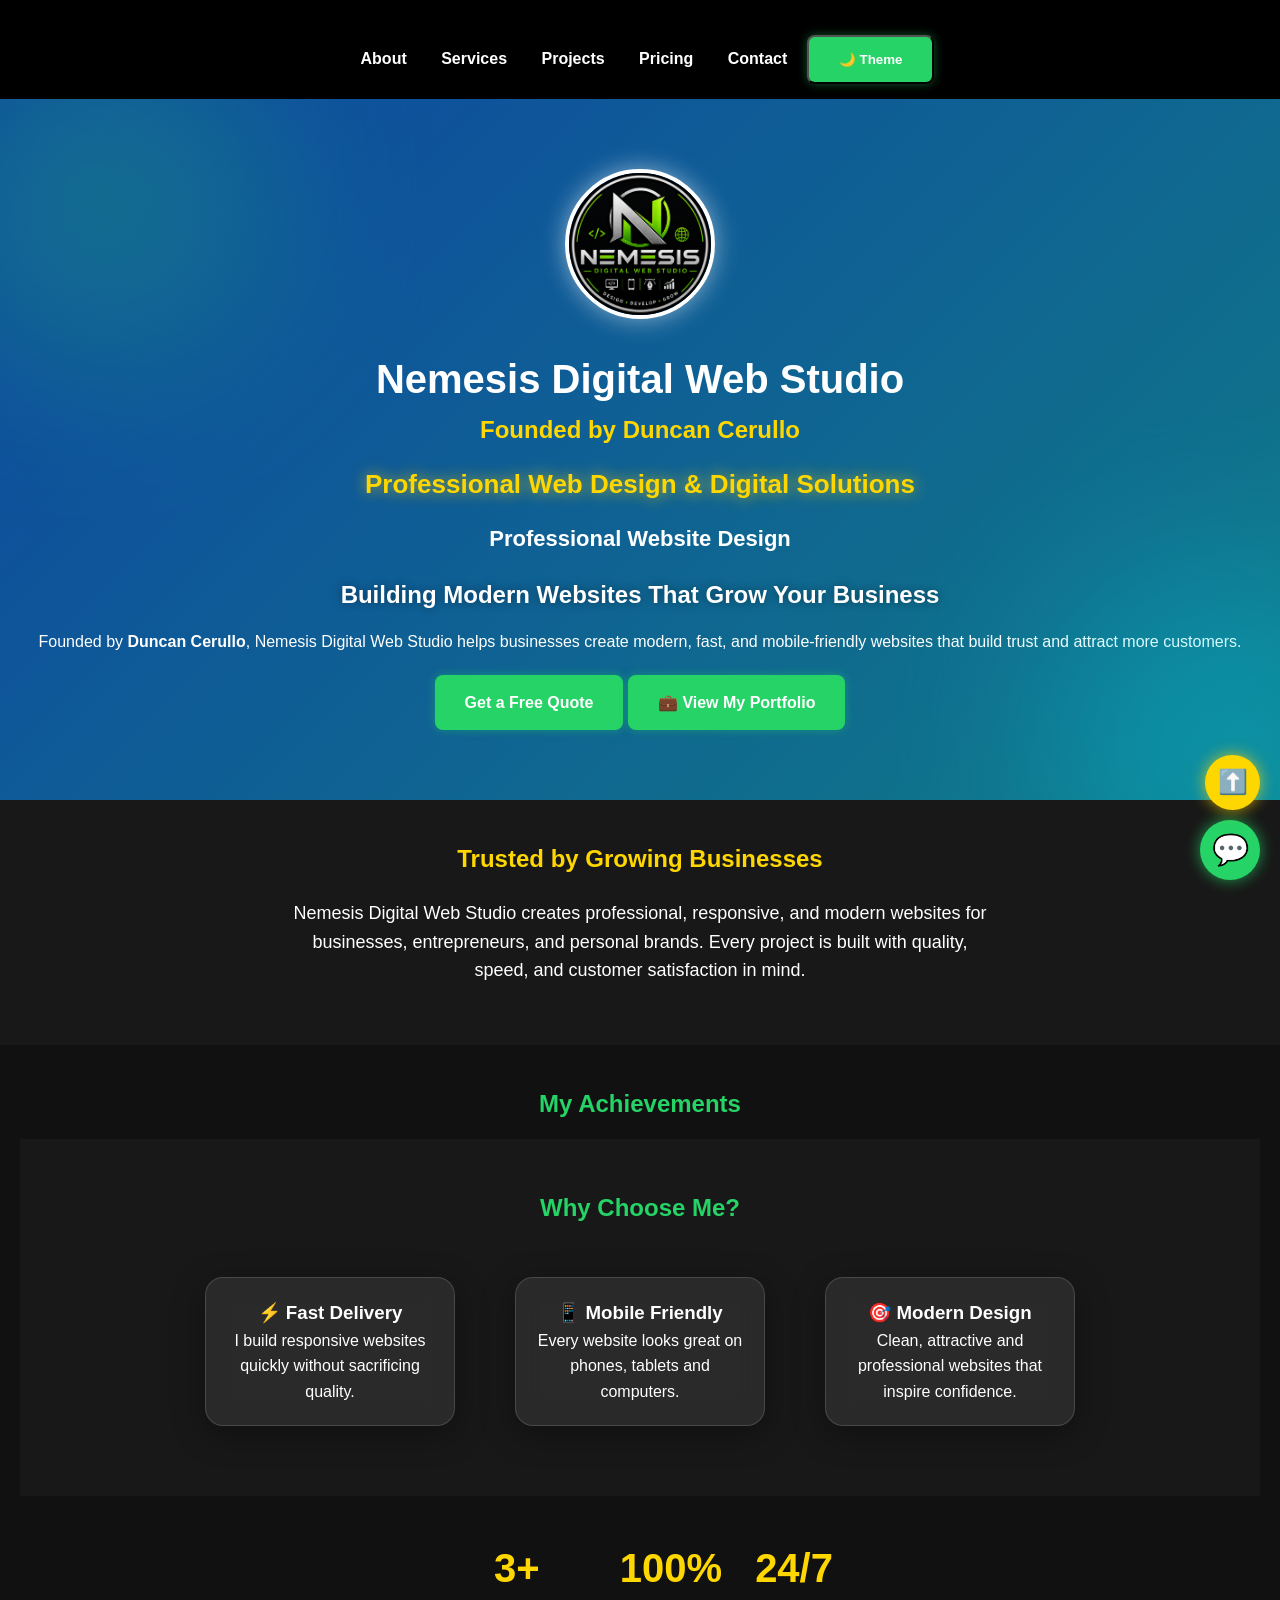
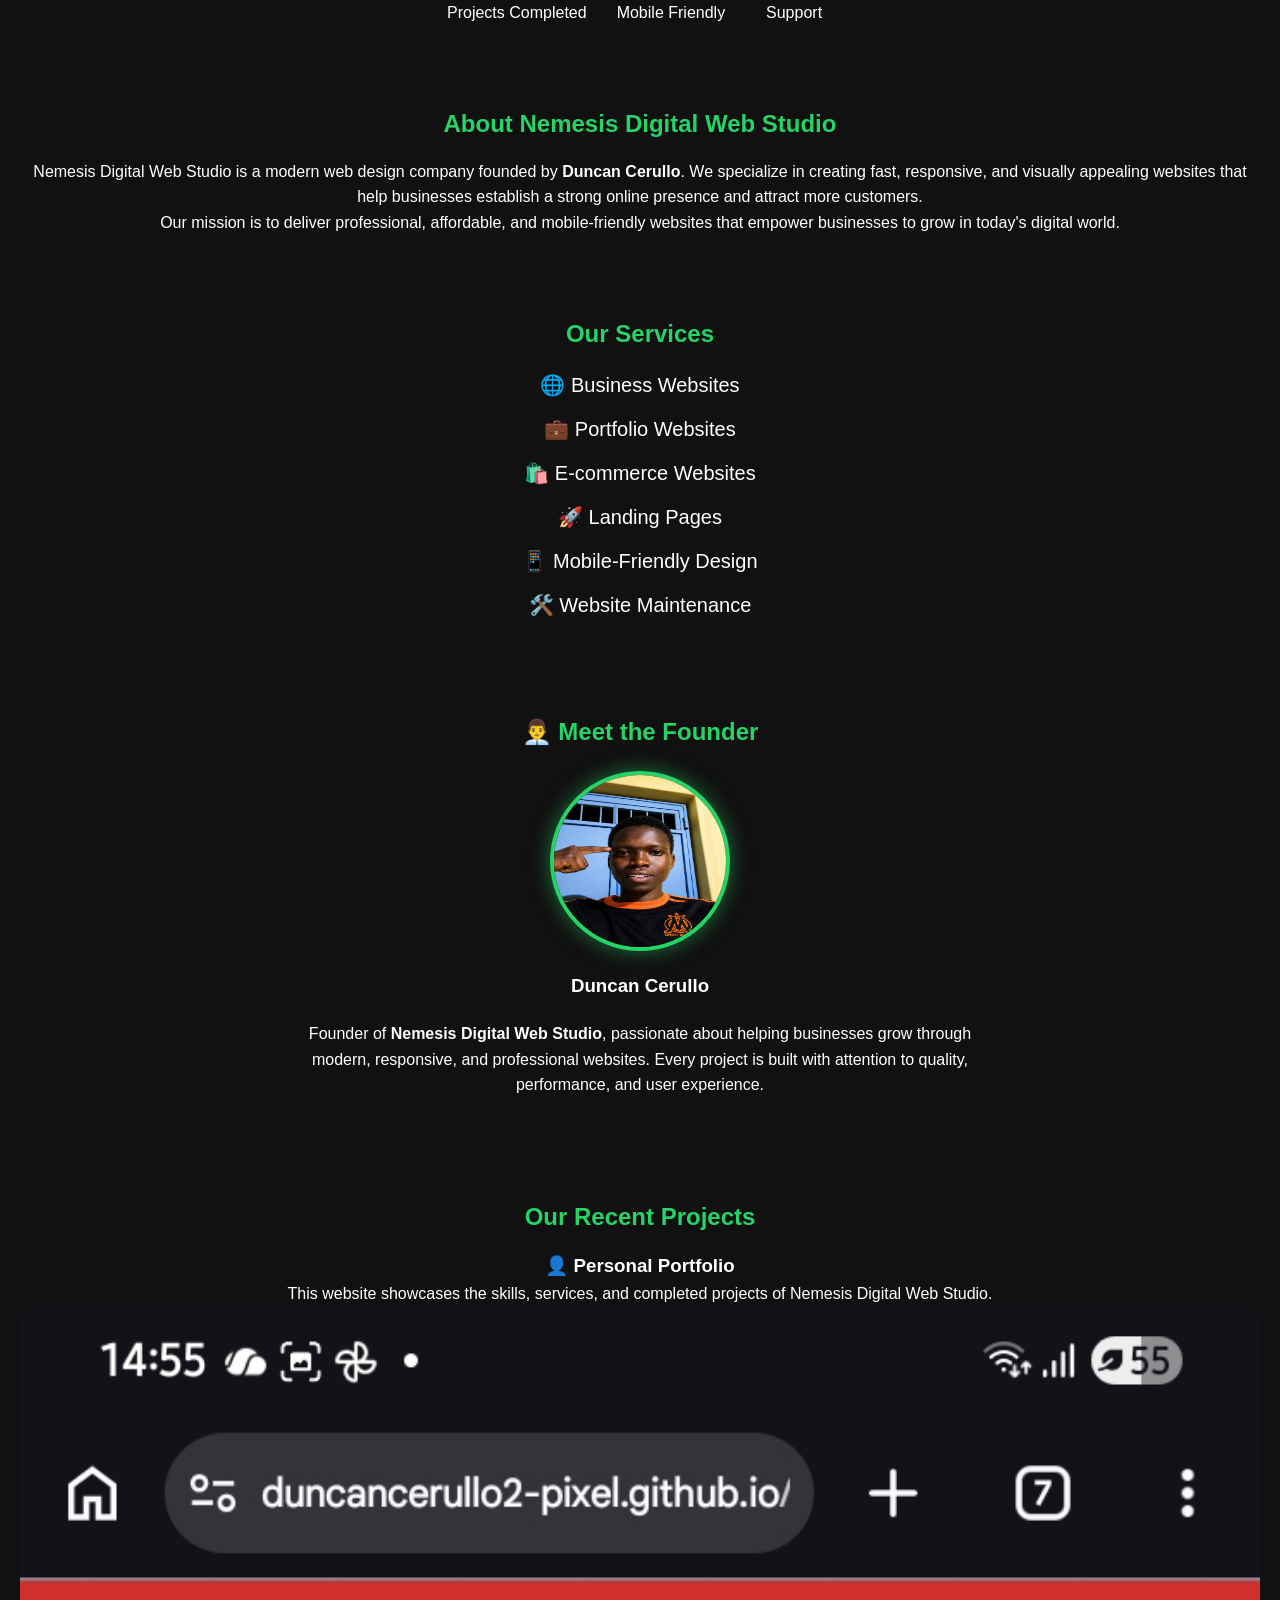
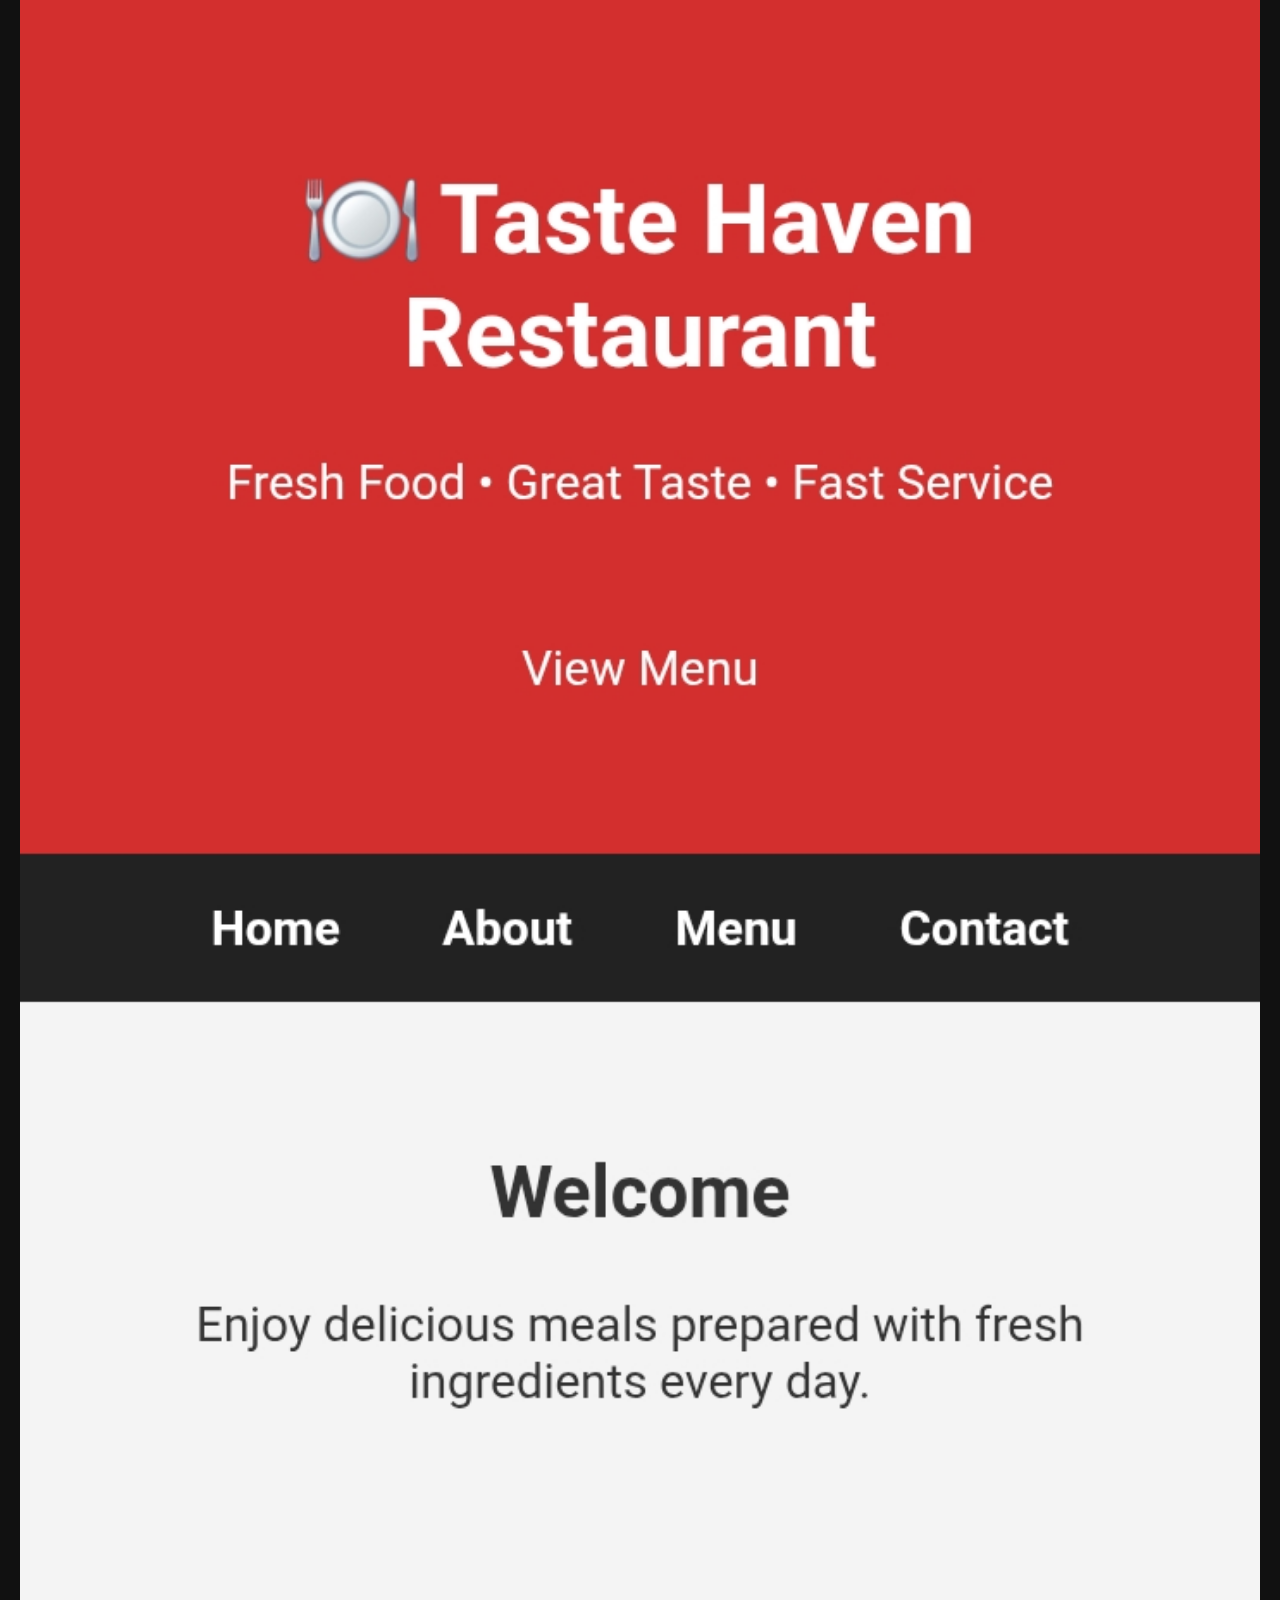
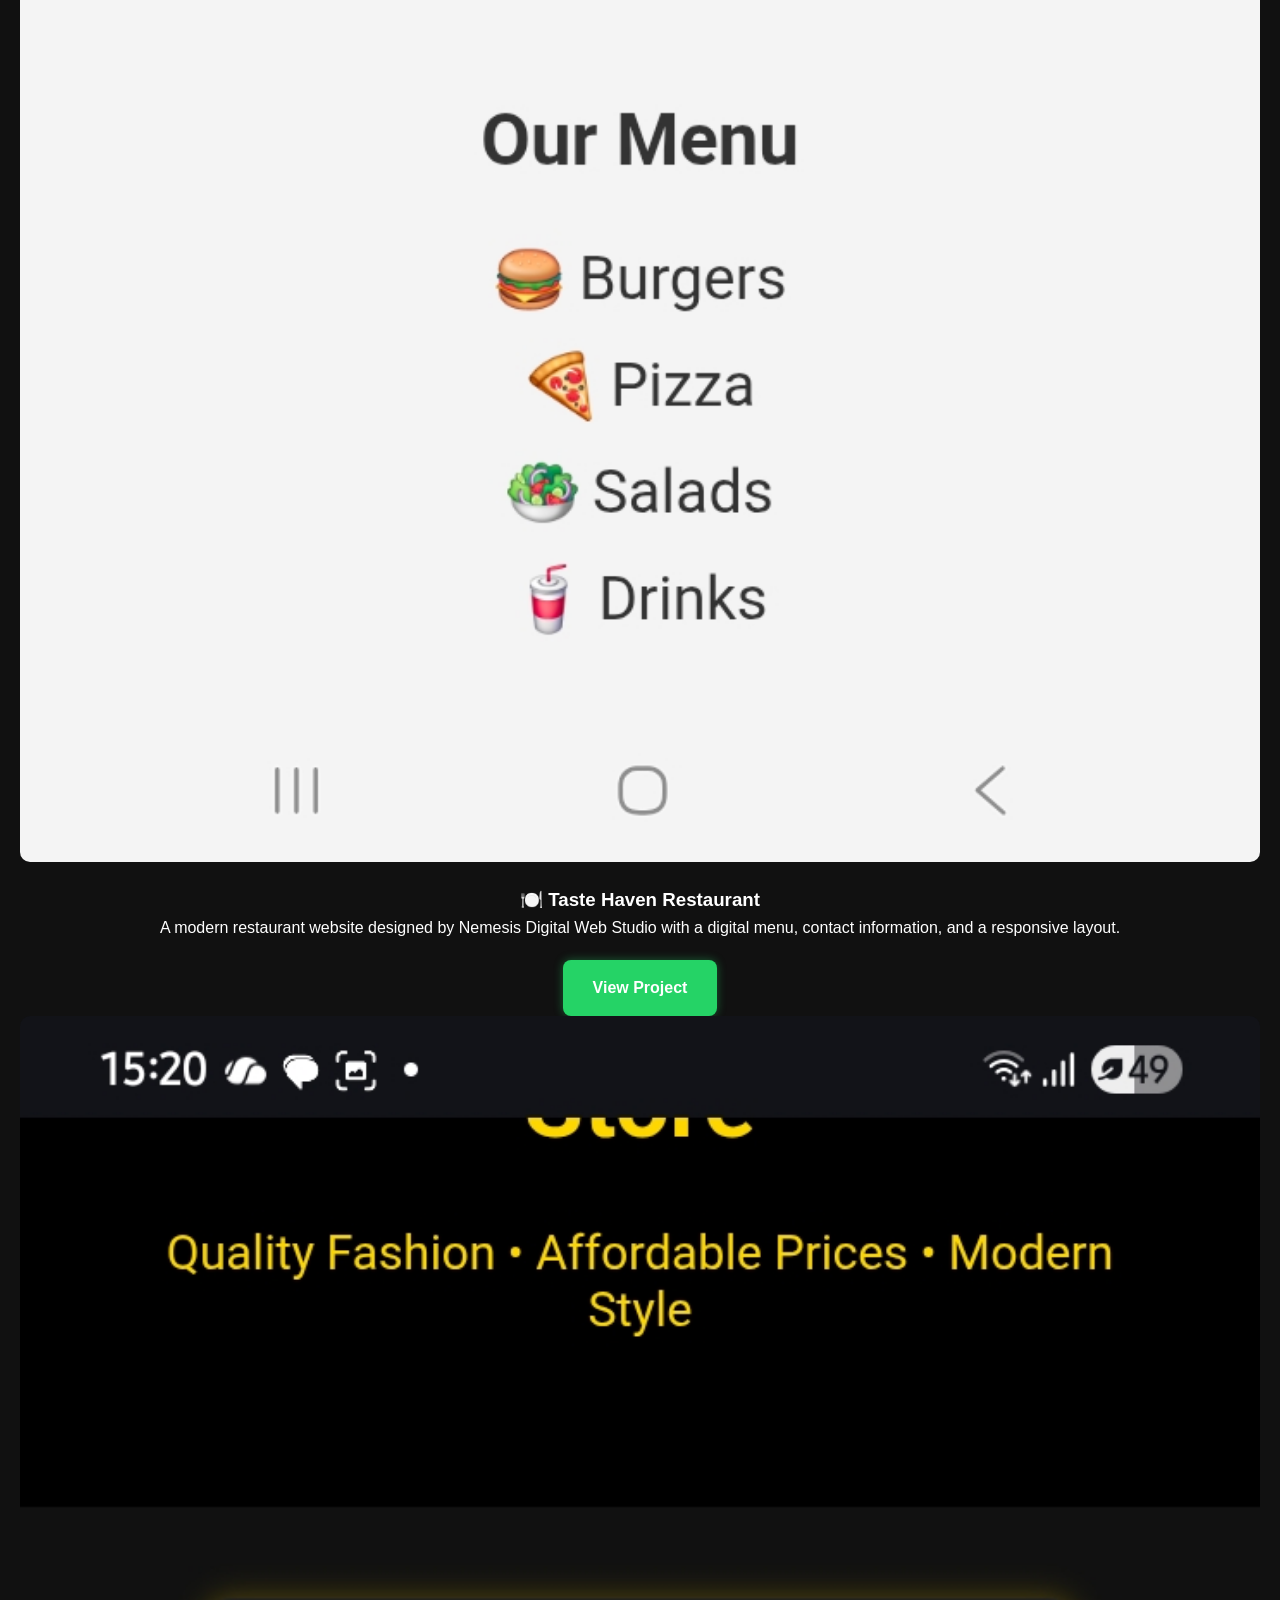
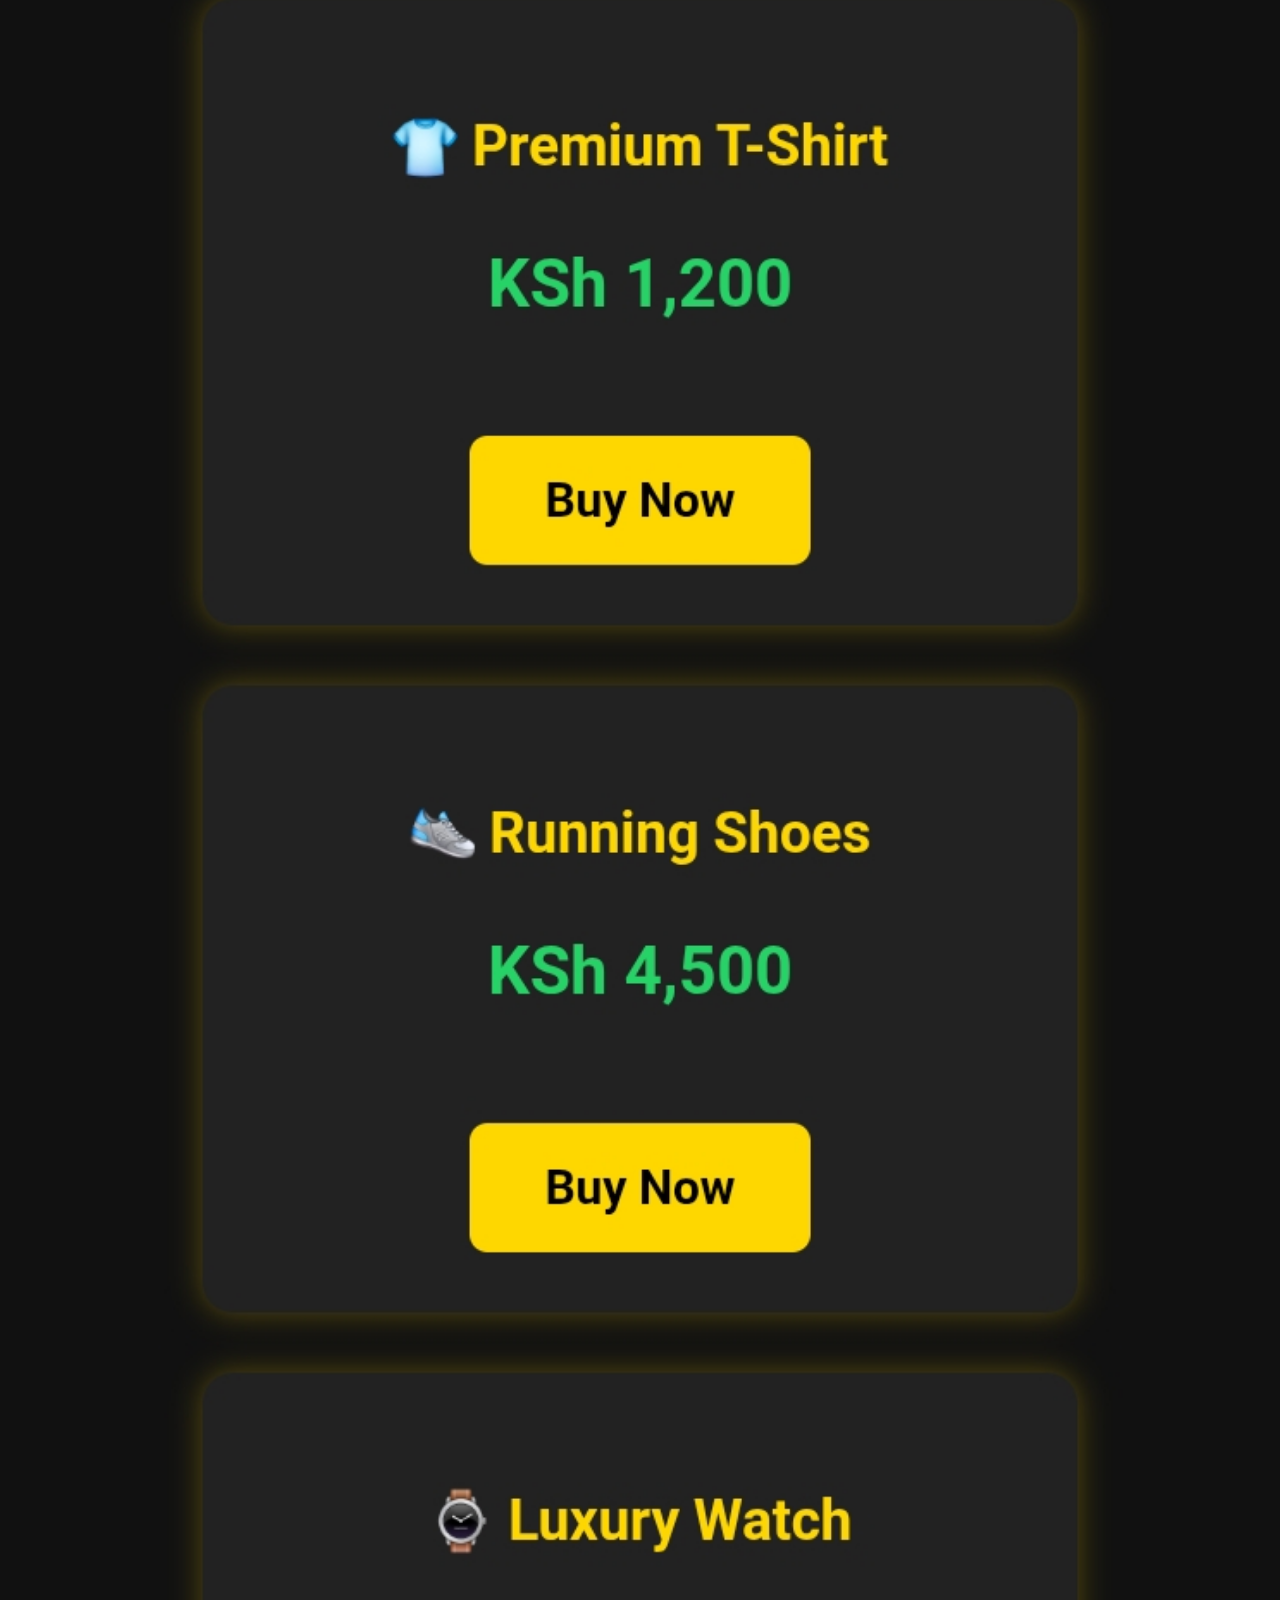
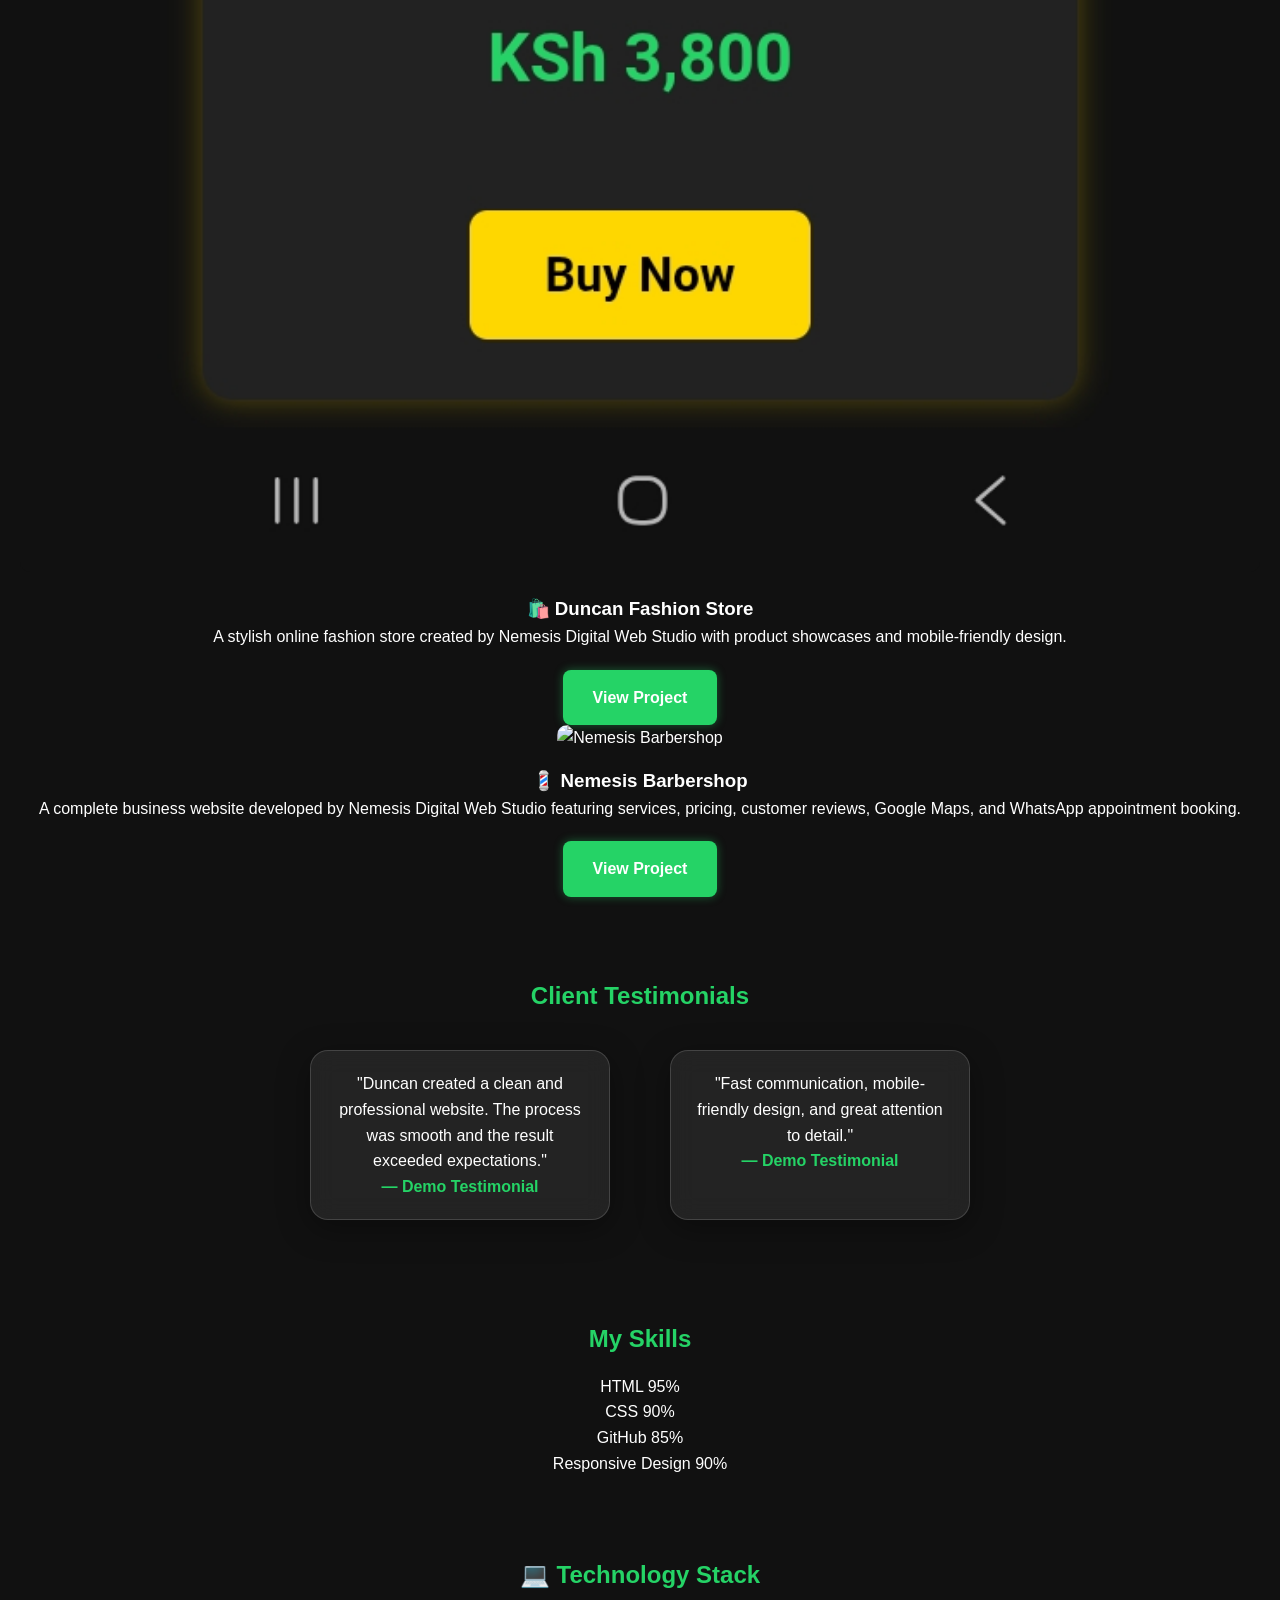
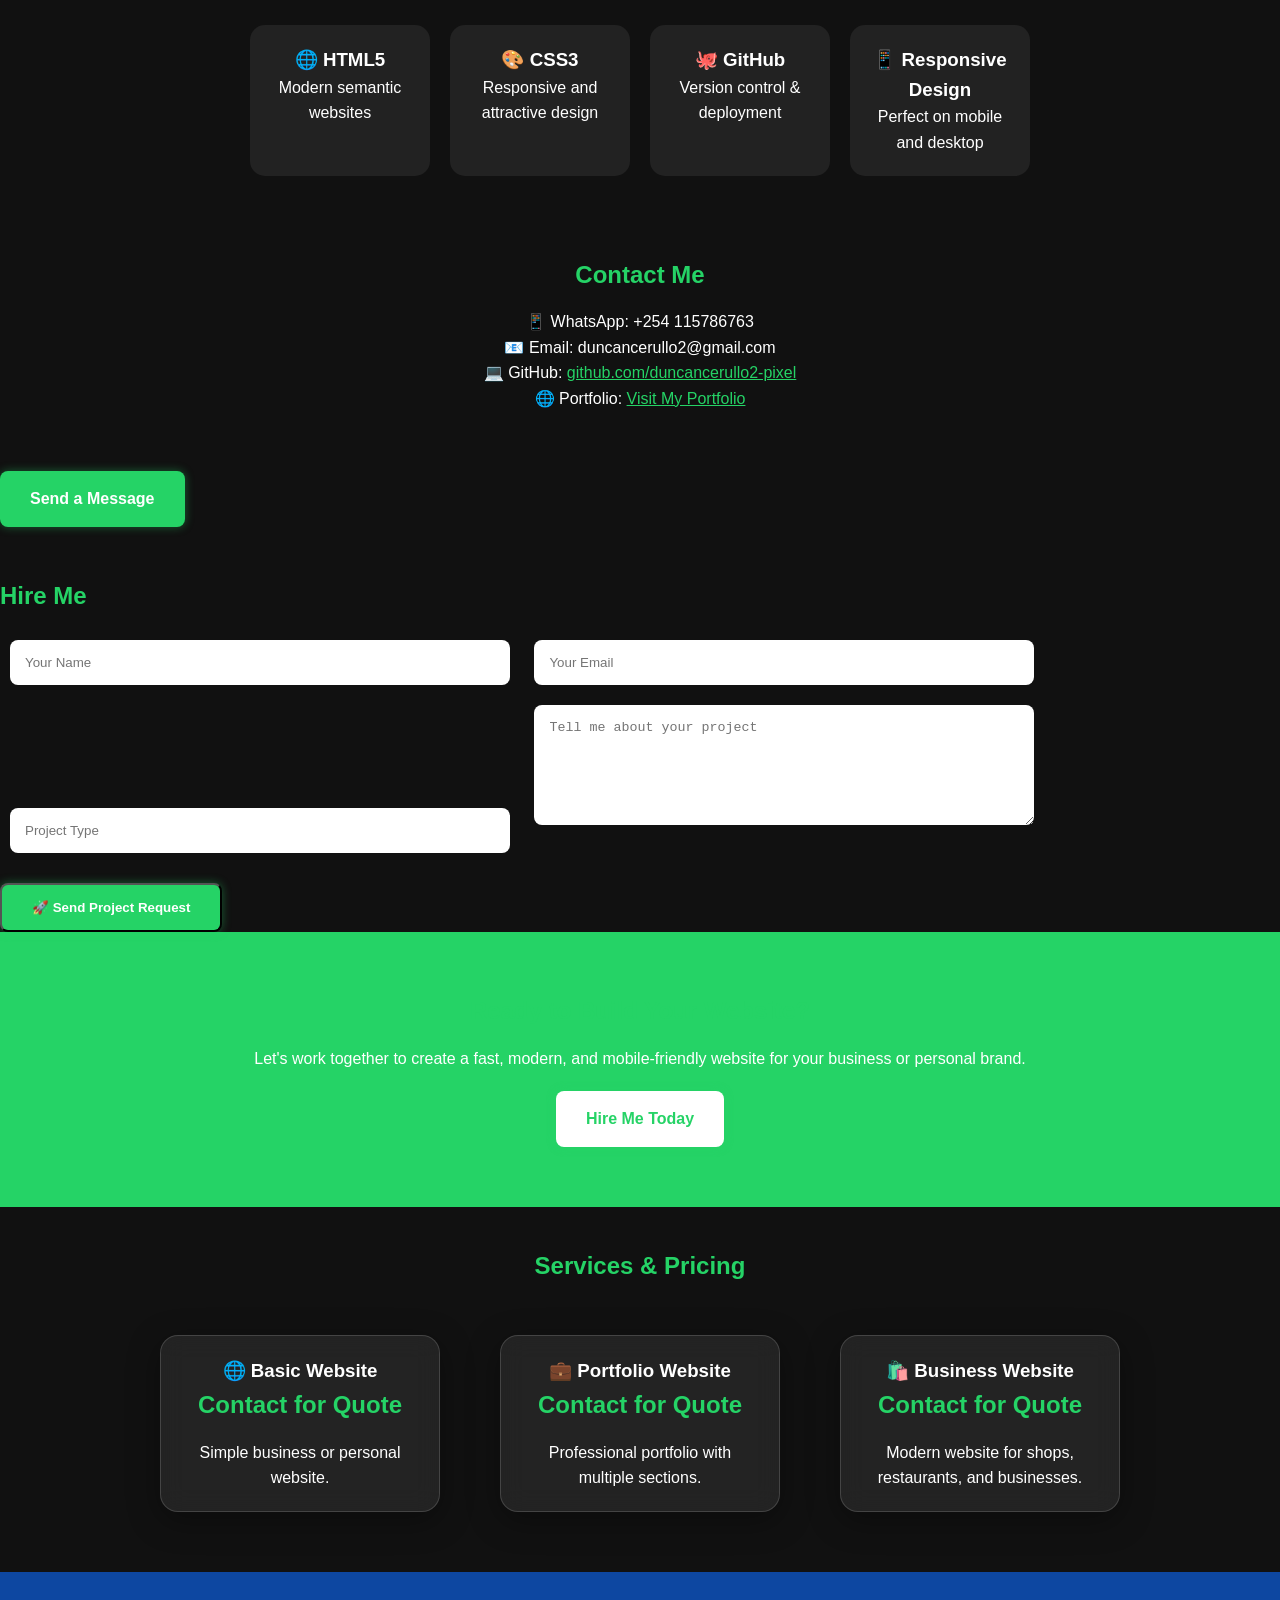
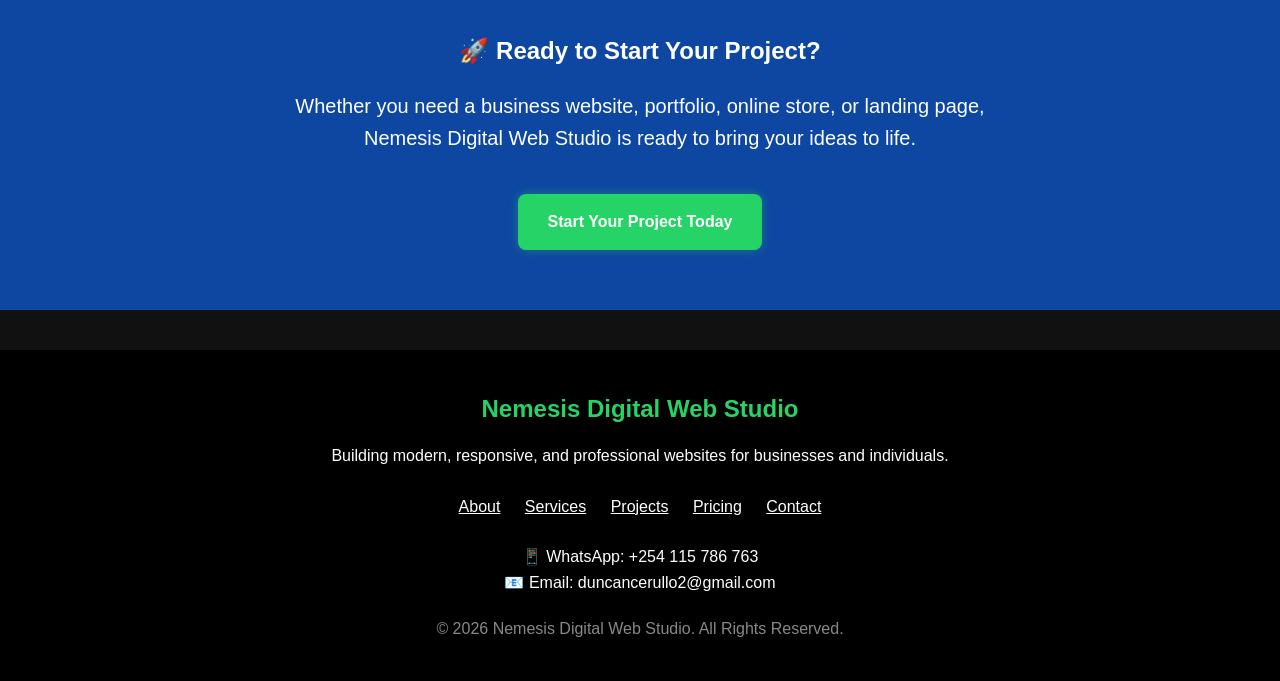
==== index.html @ ea896948 "Update index.html" ====
<!DOCTYPE html>
<html lang="en">
<head>





<meta charset="UTF-8">
<meta name="viewport" content="width=device-width, initial-scale=1.0">

<title>Duncan Cerullo | Web Developer</title>
<meta name="description" content="Nemesis Digital Web Studio builds professional, responsive, and modern websites for businesses, entrepreneurs, and personal brands.">

<meta name="keywords" content="Web Designer Kenya, Website Developer, Business Website, Portfolio Website, Nemesis Digital Web Studio, Duncan Cerullo">

<meta name="author" content="Duncan Cerullo">

<meta property="og:title" content="Nemesis Digital Web Studio">

<meta property="og:description" content="Professional Web Design & Digital Solutions">

<meta property="og:image" content="favicon.png">

<meta property="og:type" content="website">
<link rel="icon" type="image/png" href="favicon.png">
<link rel="manifest" href="manifest.json">
<meta name="theme-color" content="#25D366">

<style>




*{
margin:0;
padding:0;
box-sizing:border-box;
scroll-behavior:smooth;
}

body{
font-family:Arial,sans-serif;
background:#111;
color:white;
line-height:1.6;
}

nav{
background:#000;
padding:15px;
text-align:center;
position:sticky;
top:0;
}

nav a{
color:white;
text-decoration:none;
margin:15px;
font-weight:bold;
}

nav a:hover{
color:#25D366;
}
nav a.active{
color:#25D366;
border-bottom:2px solid #25D366;
padding-bottom:5px;
}












header{
  position:relative;
overflow:hidden;
background:linear-gradient(-45deg,#0d47a1,#25D366,#128C7E,#0d47a1);
background-size:400% 400%;
animation:gradientMove 10s ease infinite;
text-align:center;
padding:70px 20px;
}
@keyframes gradientMove{
0%{
background-position:0% 50%;
}

50%{
background-position:100% 50%;
}

100%{
background-position:0% 50%;
}
}
.hidden{
opacity:0;
transform:translateY(40px);
transition:all .8s ease;
}

.show{
opacity:1;
transform:translateY(0);
}




header img{
width:150px;
height:150px;
border-radius:50%;
border:4px solid white;
margin-bottom:20px;
box-shadow:0 0 25px rgba(255,255,255,.5);
animation:profileGlow 3s infinite alternate;
}

h1{
font-size:40px;
}

h2{
margin-bottom:15px;
color:#25D366;
}




section{
padding:40px 20px;
text-align:center;
animation:fadeIn 1s ease-in-out;
}

@keyframes fadeIn{
from{
opacity:0;
transform:translateY(20px);
}
to{
opacity:1;
transform:translateY(0);
}
}

ul{
list-style:none;
}

li{
margin:12px 0;
font-size:20px;
}










.button{
display:inline-block;
background:#25D366;
color:white;
padding:15px 30px;
text-decoration:none;
border-radius:8px;
font-weight:bold;
margin-top:20px;
transition:all 0.3s ease;
box-shadow:0 0 10px rgba(37,211,102,0.4);
}



.button:hover{
background:#128C7E;
transform:translateY(-3px);
box-shadow:0 0 20px rgba(37,211,102,0.9);
}

footer{
background:#000;
text-align:center;
padding:20px;
margin-top:40px;
}


body.light{
background:white;
color:black;
}



body.light nav{
background:#f2f2f2;
}

body.light nav a{
color:#222;
}

body.light nav a:hover{
color:#25D366;
}

body.light footer{
background:#f2f2f2;
color:black;
}

body.light section{
background:white;
color:black;
}
#typing{
font-size:22px;
font-weight:bold;
color:white;
margin-top:15px;
min-height:30px;
}

body.light #typing{
color:#222;
}
body.light header{
background:linear-gradient(135deg,#64b5f6,#81c784);
}












.whatsapp-float{
position:fixed;
bottom:20px;
right:20px;
background:#25D366;
color:white;
width:60px;
height:60px;
border-radius:50%;
display:flex;
justify-content:center;
align-items:center;
font-size:30px;
text-decoration:none;
box-shadow:0 0 15px rgba(37,211,102,0.7);
z-index:1000;
transition:0.3s;
}

.whatsapp-float:hover{
transform:scale(1.1);
background:#128C7E;
}
.top-button{
position:fixed;
bottom:90px;
right:20px;
background:#FFD700;
color:black;
width:55px;
height:55px;
border-radius:50%;
display:flex;
justify-content:center;
align-items:center;
font-size:24px;
text-decoration:none;
box-shadow:0 0 15px rgba(255,215,0,.7);
transition:.3s;
z-index:1000;
}

.top-button:hover{
transform:scale(1.1);
background:white;
box-shadow:0 0 25px gold;
  }
@keyframes profileGlow{
from{
box-shadow:0 0 15px rgba(255,255,255,.4);
}

to{
box-shadow:0 0 40px rgba(37,211,102,.9);
}
}

















  
























/* * the new code HERE *
.tech-card{
transition:0.3s;
cursor:pointer;
}

.tech-card:hover{
transform:translateY(-10px) scale(1.05);
box-shadow:0 0 25px rgba(37,211,102,.8);
background:#2b2b2b;
  }
.project-card{
transition:0.3s;
cursor:pointer;
}

.project-card:hover{
transform:translateY(-8px);
box-shadow:0 0 30px rgba(37,211,102,.8);
border:2px solid #25D366;
}
.skill{
max-width:600px;
margin:20px auto;
text-align:left;
  }
.skill p{
display:flex;
justify-content:space-between;
margin-bottom:8px;
font-weight:bold;
}

.bar{
width:100%;
height:12px;
background:#333;
border-radius:20px;
overflow:hidden;
}








.fill{
height:100%;
background:linear-gradient(90deg,#25D366,#00e5ff);
border-radius:20px;
animation:grow 2s ease forwards;
transform-origin:left;
}

.html{animation-delay:0s;width:95%;}
.css{animation-delay:.2s;width:90%;}
.github{animation-delay:.4s;width:85%;}
.responsive{animation-delay:.6s;width:90%;}

@keyframes grow{
from{
transform:scaleX(0);
}
to{
transform:scaleX(1);
}
}

.css{
width:90%;
}

.github{
width:85%;
}

.responsive{
width:90%;
}

@keyframes grow{
from{
width:0;
}
}
/* Preloader */

#preloader{
position:fixed;
top:0;
left:0;
width:100%;
height:100%;
background:#111;
display:flex;
flex-direction:column;
justify-content:center;
align-items:center;
z-index:9999;
transition:opacity .8s ease;
}

.loader{
width:70px;
height:70px;
border:6px solid #333;
border-top:6px solid #25D366;
border-radius:50%;
animation:spin 1s linear infinite;
margin-bottom:20px;
}

#preloader h2{
color:#25D366;
font-size:26px;
letter-spacing:2px;
}

@keyframes spin{
0%{
transform:rotate(0deg);
}
100%{
transform:rotate(360deg);
}
  }                         
/* Scroll Progress Bar */

#progress-bar{
    position:fixed;
    top:0;
    left:0;
    width:0%;
    height:4px;
    background:linear-gradient(90deg,#25D366,#00e5ff);
    z-index:10000;
    transition:width .1s linear;
}
.menu-toggle{
    display:none;
    background:none;
    border:none;
    color:white;
    font-size:30px;
    cursor:pointer;
    margin-bottom:15px;
}

@media (max-width:768px){

    .menu-toggle{
        display:block;
    }

    nav{
        display:flex;
        flex-direction:column;
        align-items:center;
    }

    nav a{
        display:none;
        margin:10px 0;
    }

    nav.active a{
        display:block;
    }
}
#particles{
    position:fixed;
    top:0;
    left:0;
    width:100%;
    height:100%;
    z-index:-1;
  }
  #cursor-glow{
    position:fixed;
    width:20px;
    height:20px;
    background:#25D366;
    border-radius:50%;
    pointer-events:none;
    transform:translate(-50%,-50%);
    box-shadow:0 0 20px #25D366,0 0 40px #25D366;
    z-index:99999;
    opacity:0;
    transition:transform .08s linear,opacity .2s ease,width .2s ease,height .2s ease;
}

@media (hover:none){
    #cursor-glow{
        display:none;
    }
  }
  .glass-card{
    background:rgba(255,255,255,0.08);
    backdrop-filter:blur(12px);
    -webkit-backdrop-filter:blur(12px);
    border:1px solid rgba(255,255,255,0.15);
    border-radius:18px;
    padding:20px;
    margin:20px;
    box-shadow:0 8px 32px rgba(0,0,0,.35);
    transition:.4s;
}

.glass-card:hover{
    transform:translateY(-10px);
    box-shadow:0 0 25px rgba(37,211,102,.7);
    border-color:#25D366;
}
  .hero-content{
    animation:heroFade 1.5s ease;
}

@keyframes heroFade{
    from{
        opacity:0;
        transform:translateY(40px);
    }
    to{
        opacity:1;
        transform:translateY(0);
    }
}
  .hero-glow{
    position:absolute;
    top:0;
    left:0;
    width:100%;
    height:100%;
    overflow:hidden;
    z-index:0;
}

.hero-glow span{
    position:absolute;
    display:block;
    width:350px;
    height:350px;
    border-radius:50%;
    filter:blur(90px);
    opacity:.25;
    animation:floatGlow 12s ease-in-out infinite;
}

.hero-glow span:nth-child(1){
    background:#25D366;
    top:-80px;
    left:-80px;
}

.hero-glow span:nth-child(2){
    background:#00e5ff;
    bottom:-120px;
    right:-120px;
    animation-delay:4s;
}

@keyframes floatGlow{
    0%,100%{
        transform:translate(0,0) scale(1);
    }
    50%{
        transform:translate(40px,-30px) scale(1.2);
    }
  }
  <link rel="stylesheet" href="style.css">
</style>
</head>
<body>
<div id="progress-bar"></div>
<canvas id="particles"></canvas>
<div id="preloader">
    <div class="loader"></div>
    <h2>Nemesis Digital Web Studio</h2>
</div>







<nav>

<button class="menu-toggle" onclick="toggleMenu()">☰</button>
<a href="#about">About</a>
<a href="#services">Services</a>
<a href="#projects">Projects</a>
<a href="#pricing">Pricing</a>
<a href="#contact">Contact</a>

<button onclick="toggleTheme()" class="button">🌙 Theme</button>

</nav>

<header>
  <div class="hero-glow">
    <span></span>
    <span></span>
  </div>
<div class="hero-content">

<img src="favicon.png" alt="Nemesis Digital Web Studio Logo">
<h1>Nemesis Digital Web Studio</h1>
<p style="font-size:24px;font-weight:bold;color:#FFD700;">
Founded by Duncan Cerullo
</p>
<p style="
font-size:26px;
color:#FFD700;
font-weight:bold;
margin-top:15px;
text-shadow:0 0 15px rgba(255,215,0,.7);
">
Professional Web Design & Digital Solutions
</p>
<p id="typing"></p>

<h2 style="color:white;margin-top:20px;text-shadow:0 0 10px rgba(0,0,0,0.4);">
Building Modern Websites That Grow Your Business
</h2>



<p>
Founded by <strong>Duncan Cerullo</strong>, Nemesis Digital Web Studio helps businesses create modern, fast, and mobile-friendly websites that build trust and attract more customers.
</p>





<a class="button" href="https://wa.me/254115786763">
Get a Free Quote
</a>
<a class="button" href="https://duncancerullo2-pixel.github.io/duncan-portfolio/Duncan_Cerullo_CV.pdf">
💼 View My Portfolio
</a>
</div>
</header>
<section class="hidden" style="background:#181818;padding:40px 20px;text-align:center;">

<h2 style="color:#FFD700;">Trusted by Growing Businesses</h2>

<p style="max-width:700px;margin:20px auto;font-size:18px;">
Nemesis Digital Web Studio creates professional, responsive, and modern websites for businesses, entrepreneurs, and personal brands. Every project is built with quality, speed, and customer satisfaction in mind.
</p>

</section>



<section id="achievements" class="hidden">
  <h2>My Achievements</h2>
<section style="background:#181818;padding:50px 20px;text-align:center;">

<h2 style="color:#25D366;">Why Choose Me?</h2>

<div style="display:flex;justify-content:center;gap:20px;flex-wrap:wrap;margin-top:30px;">

<div class="glass-card" style="width:250px;">
<h3>⚡ Fast Delivery</h3>
<p>I build responsive websites quickly without sacrificing quality.</p>
</div>

<div class="glass-card" style="width:250px;">
<h3>📱 Mobile Friendly</h3>
<p>Every website looks great on phones, tablets and computers.</p>
</div>

<div class="glass-card" style="width:250px;">
<h3>🎯 Modern Design</h3>
<p>Clean, attractive and professional websites that inspire confidence.</p>
</div>

</div>

</section>
  <div style="display:flex;justify-content:center;gap:30px;flex-wrap:wrap;margin-top:40px;">

    <div>
  <h1 id="projectsCount" style="color:#FFD700;">0</h1>
  <p>Projects Completed</p>
</div>

<div>
  <h1 id="responsiveCount" style="color:#FFD700;">0</h1>
  <p>Mobile Friendly</p>
</div>

<div>
  <h1 id="supportCount" style="color:#FFD700;">0</h1>
  <p>Support</p>
</div>
</section>
  </div>
</div>

</header>











<section id="about" class="hidden">

<h2>About Nemesis Digital Web Studio</h2>

<p>
Nemesis Digital Web Studio is a modern web design company founded by <strong>Duncan Cerullo</strong>. We specialize in creating fast, responsive, and visually appealing websites that help businesses establish a strong online presence and attract more customers.
</p>

<p>
Our mission is to deliver professional, affordable, and mobile-friendly websites that empower businesses to grow in today's digital world.
</p>
</section>





<section id="services" class="hidden">






<h2>Our Services</h2>

<ul>
<li>🌐 Business Websites</li>
<li>💼 Portfolio Websites</li>
<li>🛍️ E-commerce Websites</li>
<li>🚀 Landing Pages</li>
<li>📱 Mobile-Friendly Design</li>
<li>🛠️ Website Maintenance</li>
</ul>




















</section>
<section id="founder" class="hidden">

<h2>👨‍💼 Meet the Founder</h2>

<img src="ChatGPT Image May 5, 2026, 12_34_05 AM.png"
alt="Duncan Cerullo"
style="width:180px;height:180px;border-radius:50%;border:4px solid #25D366;box-shadow:0 0 20px rgba(37,211,102,.5);margin:20px auto;display:block;">

<h3>Duncan Cerullo</h3>

<p style="max-width:700px;margin:20px auto;">
Founder of <strong>Nemesis Digital Web Studio</strong>, passionate about helping businesses grow through modern, responsive, and professional websites. Every project is built with attention to quality, performance, and user experience.
</p>

</section>
<section id="projects" class="hidden">

<h2>Our Recent Projects</h2>

<div class="project-card">
<h3>👤 Personal Portfolio</h3>
<p>This website showcases the skills, services, and completed projects of Nemesis Digital Web Studio.</p>
</div>








<div class="project-card">

<img src="restaurant-preview.png.jpg" alt="Taste Haven Restaurant" style="width:100%;border-radius:10px;margin-bottom:15px;">

<h3>🍽️ Taste Haven Restaurant</h3>

<p>A modern restaurant website designed by Nemesis Digital Web Studio with a digital menu, contact information, and a responsive layout.</p>

<a class="button" href="restaurant.html">
View Project
</a>

</div>





<div class="project-card">

<img src="Screenshot_20260719_152040_Chrome (1).jpg" alt="Duncan Fashion Store" style="width:100%;border-radius:10px;margin-bottom:15px;">

<h3>🛍️ Duncan Fashion Store</h3>

<p>A stylish online fashion store created by Nemesis Digital Web Studio with product showcases and mobile-friendly design.</p>

<a class="button" href="fashion.html">
View Project
</a>

</div>
<div class="project-card">
<img src="barbershop-preview.jpg"
     alt="Nemesis Barbershop"
     style="width:100%;border-radius:10px;margin-bottom:15px;">
    <h3>💈 Nemesis Barbershop</h3>

    <p>A complete business website developed by Nemesis Digital Web Studio featuring services, pricing, customer reviews, Google Maps, and WhatsApp appointment booking.</p>

    <a class="button" href="barbershop.html">
        View Project
    </a>

</div>






















</section>

<section id="testimonials" class="hidden">

<h2>Client Testimonials</h2>

<div style="display:flex;justify-content:center;gap:20px;flex-wrap:wrap;">

<div class="glass-card" style="width:300px;">
<p>"Duncan created a clean and professional website. The process was smooth and the result exceeded expectations."</p>
<h4 style="color:#25D366;">— Demo Testimonial</h4>
</div>

<div class="glass-card" style="width:300px;">
<p>"Fast communication, mobile-friendly design, and great attention to detail."</p>
<h4 style="color:#25D366;">— Demo Testimonial</h4>
</div>

</div>

</section>

<section id="skills" class="hidden">

<h2>My Skills</h2>






<div class="skill">
<p>HTML <span>95%</span></p>
<div class="bar"><div class="fill html"></div></div>
</div>

<div class="skill">
<p>CSS <span>90%</span></p>
<div class="bar"><div class="fill css"></div></div>
</div>

<div class="skill">
<p>GitHub <span>85%</span></p>
<div class="bar"><div class="fill github"></div></div>
</div>

<div class="skill">
<p>Responsive Design <span>90%</span></p>
<div class="bar"><div class="fill responsive"></div></div>
</div>

</section>
<section id="technology" class="hidden">

<h2>💻 Technology Stack</h2>

<div style="display:flex;justify-content:center;gap:20px;flex-wrap:wrap;margin-top:30px;">

<div class="tech-card" style="background:#222;padding:20px;border-radius:15px;width:180px;">

<h3>🌐 HTML5</h3>
<p>Modern semantic websites</p>
</div>

<div style="background:#222;padding:20px;border-radius:15px;width:180px;">
<h3>🎨 CSS3</h3>
<p>Responsive and attractive design</p>
</div>

<div style="background:#222;padding:20px;border-radius:15px;width:180px;">
<h3>🐙 GitHub</h3>
<p>Version control & deployment</p>
</div>

<div style="background:#222;padding:20px;border-radius:15px;width:180px;">
<h3>📱 Responsive Design</h3>
<p>Perfect on mobile and desktop</p>
</div>

</div>

</section>








<section id="contact" class="hidden">

<h2>Contact Me</h2>

<p>📱 WhatsApp: +254 115786763</p>

<p>📧 Email: duncancerullo2@gmail.com</p>








<p>💻 GitHub:
<a href="https://github.com/duncancerullo2-pixel" style="color:#25D366;">
github.com/duncancerullo2-pixel
</a>
</p>

<p>🌐 Portfolio:
<a href="https://duncancerullo2-pixel.github.io/duncan-portfolio/" style="color:#25D366;">
Visit My Portfolio
</a>
</p>





</section>
<a class="button" href="https://wa.me/254115786763">
Send a Message
</a>
<h2 style="margin-top:50px;">Hire Me</h2>

<form action="https://formsubmit.co/a975e8398fcd80b0f216f40b8184053b" method="POST">

<input
type="text"
name="Name"
placeholder="Your Name"
required
style="width:100%;max-width:500px;padding:15px;margin:10px;border-radius:8px;border:none;">

<input
type="email"
name="Email"
placeholder="Your Email"
required
style="width:100%;max-width:500px;padding:15px;margin:10px;border-radius:8px;border:none;">

<input
type="text"
name="Project"
placeholder="Project Type"
style="width:100%;max-width:500px;padding:15px;margin:10px;border-radius:8px;border:none;">

<textarea
name="Message"
placeholder="Tell me about your project"
rows="6"
required
style="width:100%;max-width:500px;padding:15px;margin:10px;border-radius:8px;border:none;"></textarea>

<br>

<button class="button" type="submit">
🚀 Send Project Request
</button>

</form>
</section>




<section style="background:#25D366;color:white;text-align:center;padding:60px 20px;">

<h2>Ready to Build Your Website?</h2>

<p>
Let's work together to create a fast, modern, and mobile-friendly website for your business or personal brand.
</p>

<a class="button" href="https://wa.me/254115786763" style="background:white;color:#25D366;">
Hire Me Today
</a>
</section>
<section id="pricing" class="hidden">

<h2 style="text-align:center;color:#25D366;">Services & Pricing</h2>

<div style="display:flex;justify-content:center;gap:20px;flex-wrap:wrap;margin-top:30px;">

<div class="glass-card" style="width:280px;text-align:center;">
<h3>🌐 Basic Website</h3>
<h2 style="color:#25D366;">Contact for Quote</h2>
<p>Simple business or personal website.</p>
</div>

<div class="glass-card" style="width:280px;text-align:center;">
<h3>💼 Portfolio Website</h3>
<h2 style="color:#25D366;">Contact for Quote</h2>
<p>Professional portfolio with multiple sections.</p>
</div>

<div class="glass-card" style="width:280px;text-align:center;">
<h3>🛍️ Business Website</h3>
<h2 style="color:#25D366;">Contact for Quote</h2>
<p>Modern website for shops, restaurants, and businesses.</p>
</div>

</div>

</section>
<section class="hidden" style="background:#0d47a1;padding:60px 20px;text-align:center;">

<h2 style="color:white;">🚀 Ready to Start Your Project?</h2>

<p style="max-width:700px;margin:20px auto;color:white;font-size:20px;">
Whether you need a business website, portfolio, online store, or landing page, Nemesis Digital Web Studio is ready to bring your ideas to life.
</p>

<a class="button" href="https://wa.me/254115786763">
Start Your Project Today
</a>

</section>





 





<div id="cursor-glow"></div>
<footer style="background:#000;padding:40px 20px;text-align:center;">

<h2 style="color:#25D366;">Nemesis Digital Web Studio</h2>

<p>
Building modern, responsive, and professional websites for businesses and individuals.
</p>

<div style="margin:25px 0;">

<a href="#about" style="color:white;margin:10px;">About</a>

<a href="#services" style="color:white;margin:10px;">Services</a>

<a href="#projects" style="color:white;margin:10px;">Projects</a>

<a href="#pricing" style="color:white;margin:10px;">Pricing</a>

<a href="#contact" style="color:white;margin:10px;">Contact</a>

</div>

<p>📱 WhatsApp: +254 115 786 763</p>

<p>📧 Email: duncancerullo2@gmail.com</p>

<p style="margin-top:20px;color:#888;">
© 2026 Nemesis Digital Web Studio. All Rights Reserved.
</p>

</footer>
<a href="https://wa.me/254115786763" class="whatsapp-float">
💬
</a>
<a href="#" class="top-button">
⬆️
</a>
  
<script>
function toggleTheme() {
  document.body.classList.toggle("light");

  const button = document.querySelector("nav button");

  if (document.body.classList.contains("light")) {
    button.innerHTML = "☀️ Dark Mode";
  } else {
    button.innerHTML = "🌙 Light Mode";
  }
}


  
  
  
  
const words = [
  "Professional Website Design",
  "Business Websites",
  "Portfolio Websites",
  "Landing Pages",
  "Website Maintenance"
];

let wordIndex = 0;
let charIndex = 0;
let typing = true;

function typeEffect() {
  const element = document.getElementById("typing");

  if (typing) {
    element.textContent = words[wordIndex].substring(0, charIndex++);
    if (charIndex > words[wordIndex].length) {
      typing = false;
      setTimeout(typeEffect, 1200);
      return;
    }
  } else {
    element.textContent = words[wordIndex].substring(0, charIndex--);
    if (charIndex < 0) {
      typing = true;
      wordIndex = (wordIndex + 1) % words.length;
    }
  }

  setTimeout(typeEffect, typing ? 120 : 60);
}





typeEffect();
window.addEventListener("load", () => {
  animateCounter("projectsCount", 3, "+");
  animateCounter("responsiveCount", 100, "%");
  animateCounter("supportCount", 24, "/7");
});
const observer = new IntersectionObserver((entries) => {
  entries.forEach((entry) => {
    if (entry.isIntersecting) {
      entry.target.classList.add("show");
    }
  });
});

document.querySelectorAll(".hidden").forEach((el) => {
  observer.observe(el);
});
const sections = document.querySelectorAll("section");
const navLinks = document.querySelectorAll("nav a");

  

  
  
    
      

      
    
  

  
    

    
  
    
  



    

    
        
    
window.addEventListener("scroll", () => {
  let current = "";

  sections.forEach(section => {
    const sectionTop = section.offsetTop - 120;
    if (scrollY >= sectionTop) {
      current = section.getAttribute("id");
    }
  });

  navLinks.forEach(link => {
    link.classList.remove("active");

    if (link.getAttribute("href") === "#" + current) {
      link.classList.add("active");
    }
  });
});
    window.addEventListener("load",()=>{
const loader = document.getElementById("preloader");
    loader.style.opacity = "0";

    setTimeout(() => {
        loader.style.display = "none";
    }, 800);
});
window.addEventListener("scroll", () => {
  const scrollTop = document.documentElement.scrollTop;
  const scrollHeight =
    document.documentElement.scrollHeight -
    document.documentElement.clientHeight;

  const progress = (scrollTop / scrollHeight) * 100;

  document.getElementById("progress-bar").style.width = progress + "%";
});
function animateCounter(id, target, suffix = "") {
  const element = document.getElementById(id);
  let count = 0;

  const step = Math.max(1, Math.ceil(target / 50));

  const timer = setInterval(() => {
    count += step;

    if (count >= target) {
      count = target;
      clearInterval(timer);
    }

    element.textContent = count + suffix;
  }, 30);
}

window.addEventListener("load", () => {
  animateCounter("projectsCount", 3, "+");
  animateCounter("responsiveCount", 100, "%");
  animateCounter("supportCount", 24, "/7");
});
function toggleMenu() {
  document.querySelector("nav").classList.toggle("active");
  }
const canvas = document.getElementById("particles");
const ctx = canvas.getContext("2d");

canvas.width = window.innerWidth;
canvas.height = window.innerHeight;

const particles = [];

for (let i = 0; i < 80; i++) {
  particles.push({
    x: Math.random() * canvas.width,
    y: Math.random() * canvas.height,
    r: Math.random() * 3 + 1,
    dx: (Math.random() - 0.5) * 1,
    dy: (Math.random() - 0.5) * 1
  });
}

function animateParticles() {
  ctx.clearRect(0, 0, canvas.width, canvas.height);

  ctx.fillStyle = "#25D366";

  particles.forEach(p => {
    ctx.beginPath();
    ctx.arc(p.x, p.y, p.r, 0, Math.PI * 2);
    ctx.fill();

    p.x += p.dx;
    p.y += p.dy;

    if (p.x < 0 || p.x > canvas.width) p.dx *= -1;
    if (p.y < 0 || p.y > canvas.height) p.dy *= -1;
  });

  requestAnimationFrame(animateParticles);
}

animateParticles();

window.addEventListener("resize", () => {
  canvas.width = window.innerWidth;
  canvas.height = window.innerHeight;
});
  const cursorGlow = document.getElementById("cursor-glow");

document.addEventListener("mousemove", (e) => {
    cursorGlow.style.opacity = "1";
    cursorGlow.style.left = e.clientX + "px";
    cursorGlow.style.top = e.clientY + "px";
});

document.querySelectorAll("a, button").forEach(item => {
    item.addEventListener("mouseenter", () => {
        cursorGlow.style.width = "35px";
        cursorGlow.style.height = "35px";
    });

    item.addEventListener("mouseleave", () => {
        cursorGlow.style.width = "20px";
        cursorGlow.style.height = "20px";
    });
});
</script>
  <script src="script.js"></script>
</body>
</html>
---- style.css ----
*{
margin:0;
padding:0;
box-sizing:border-box;
scroll-behavior:smooth;
}

body{
font-family:Arial,sans-serif;
background:#111;
color:white;
line-height:1.6;
}
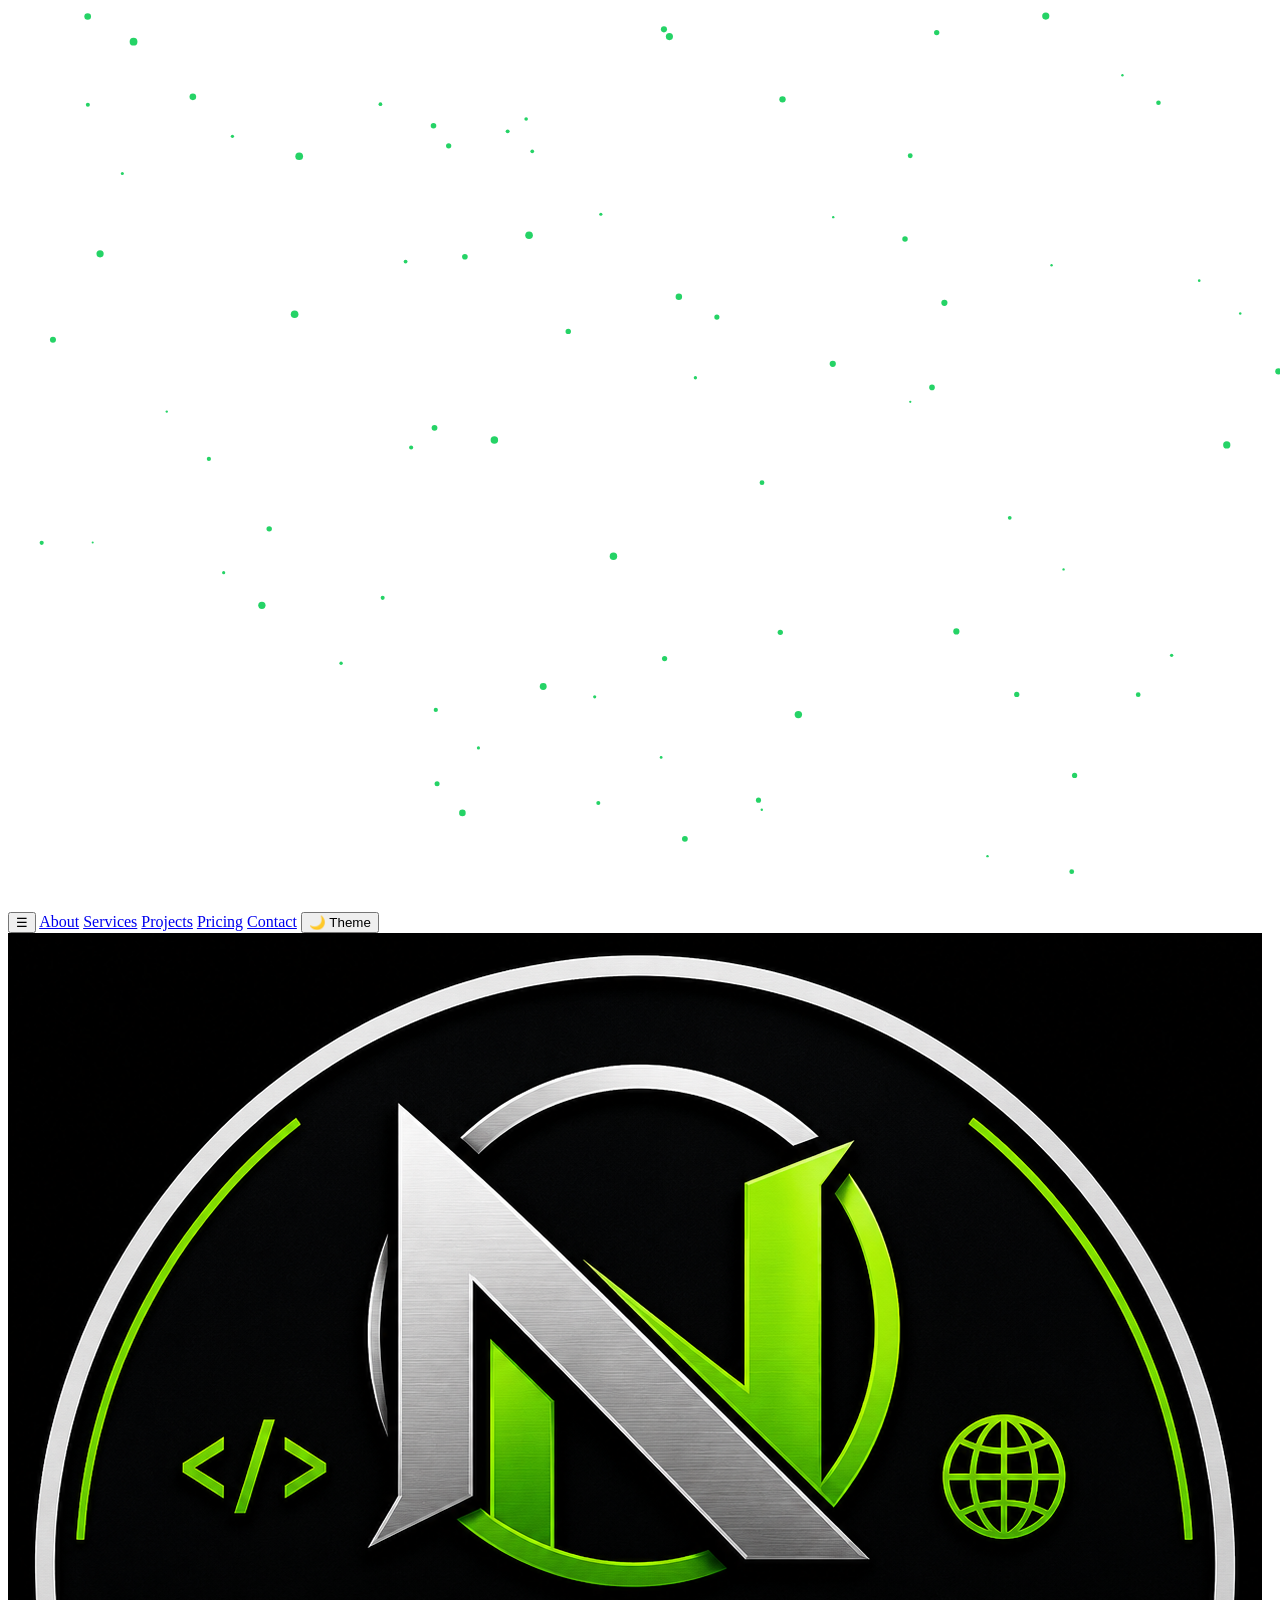
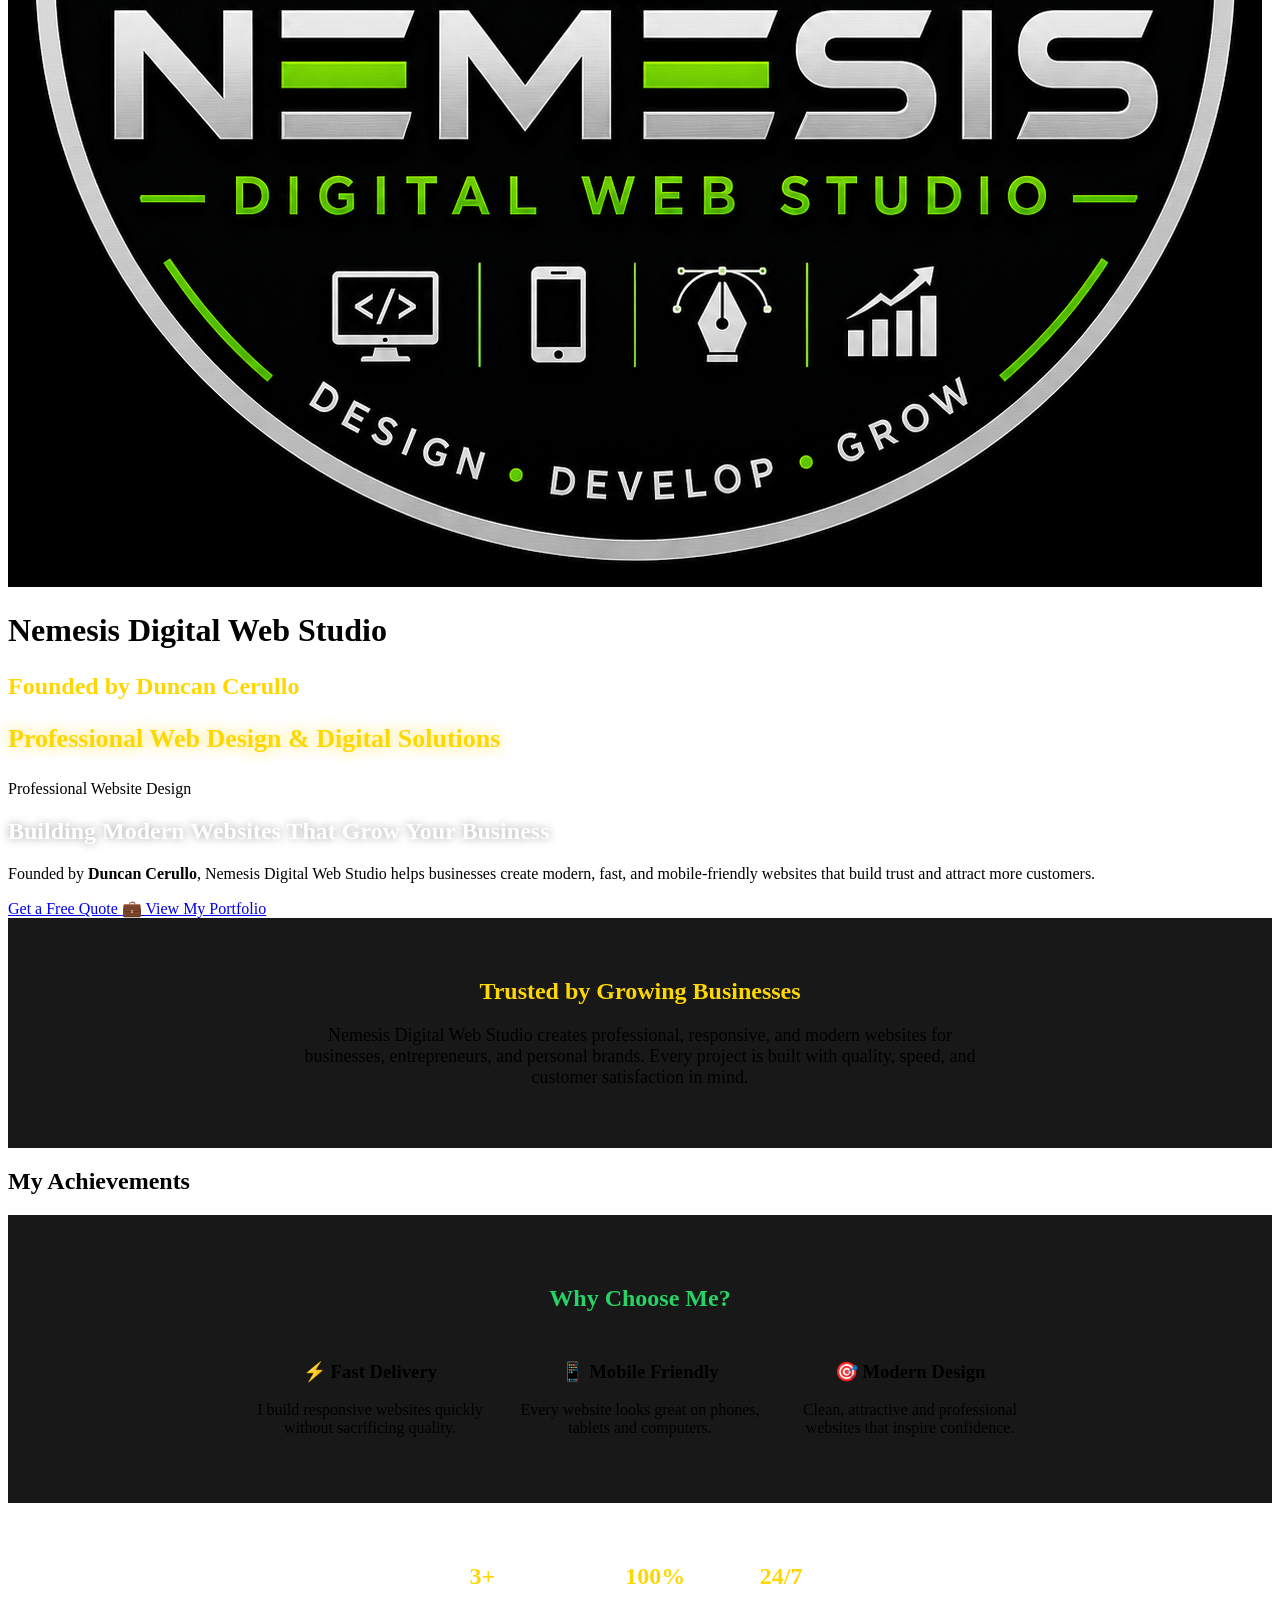
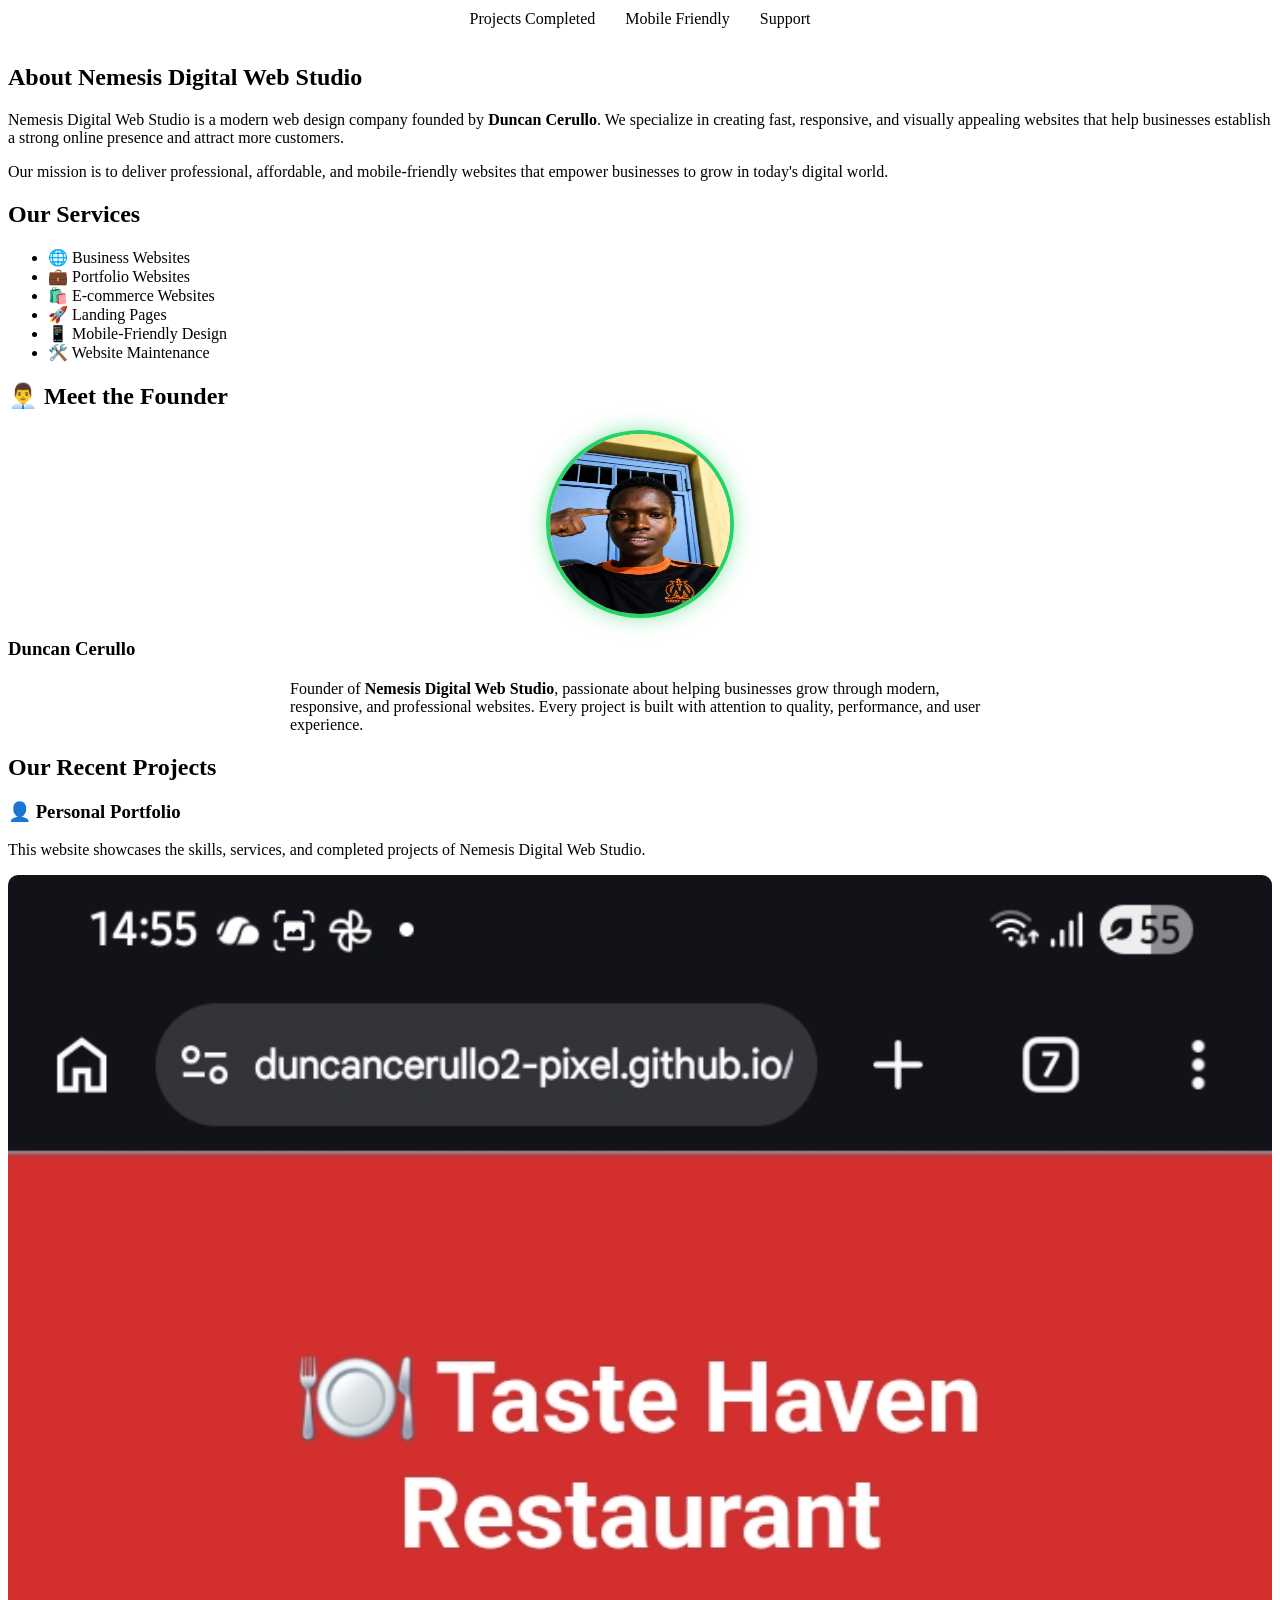
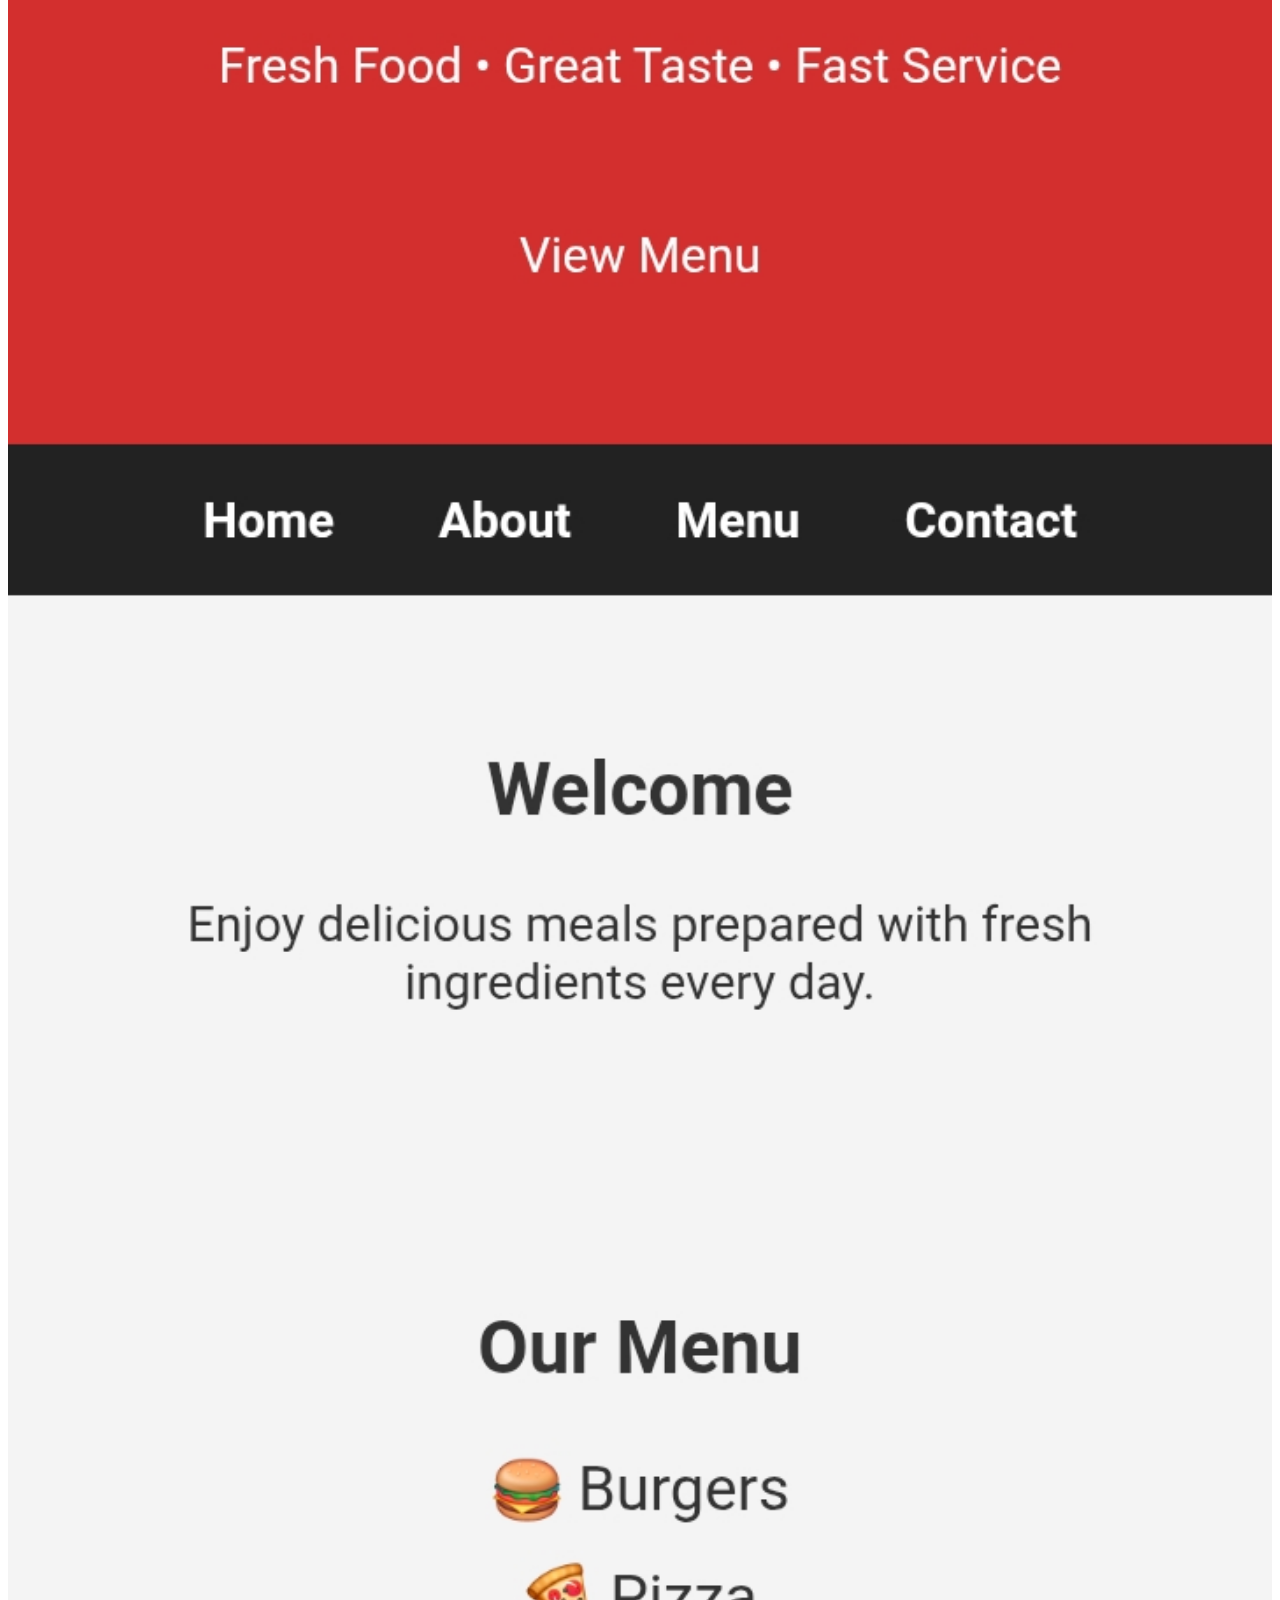
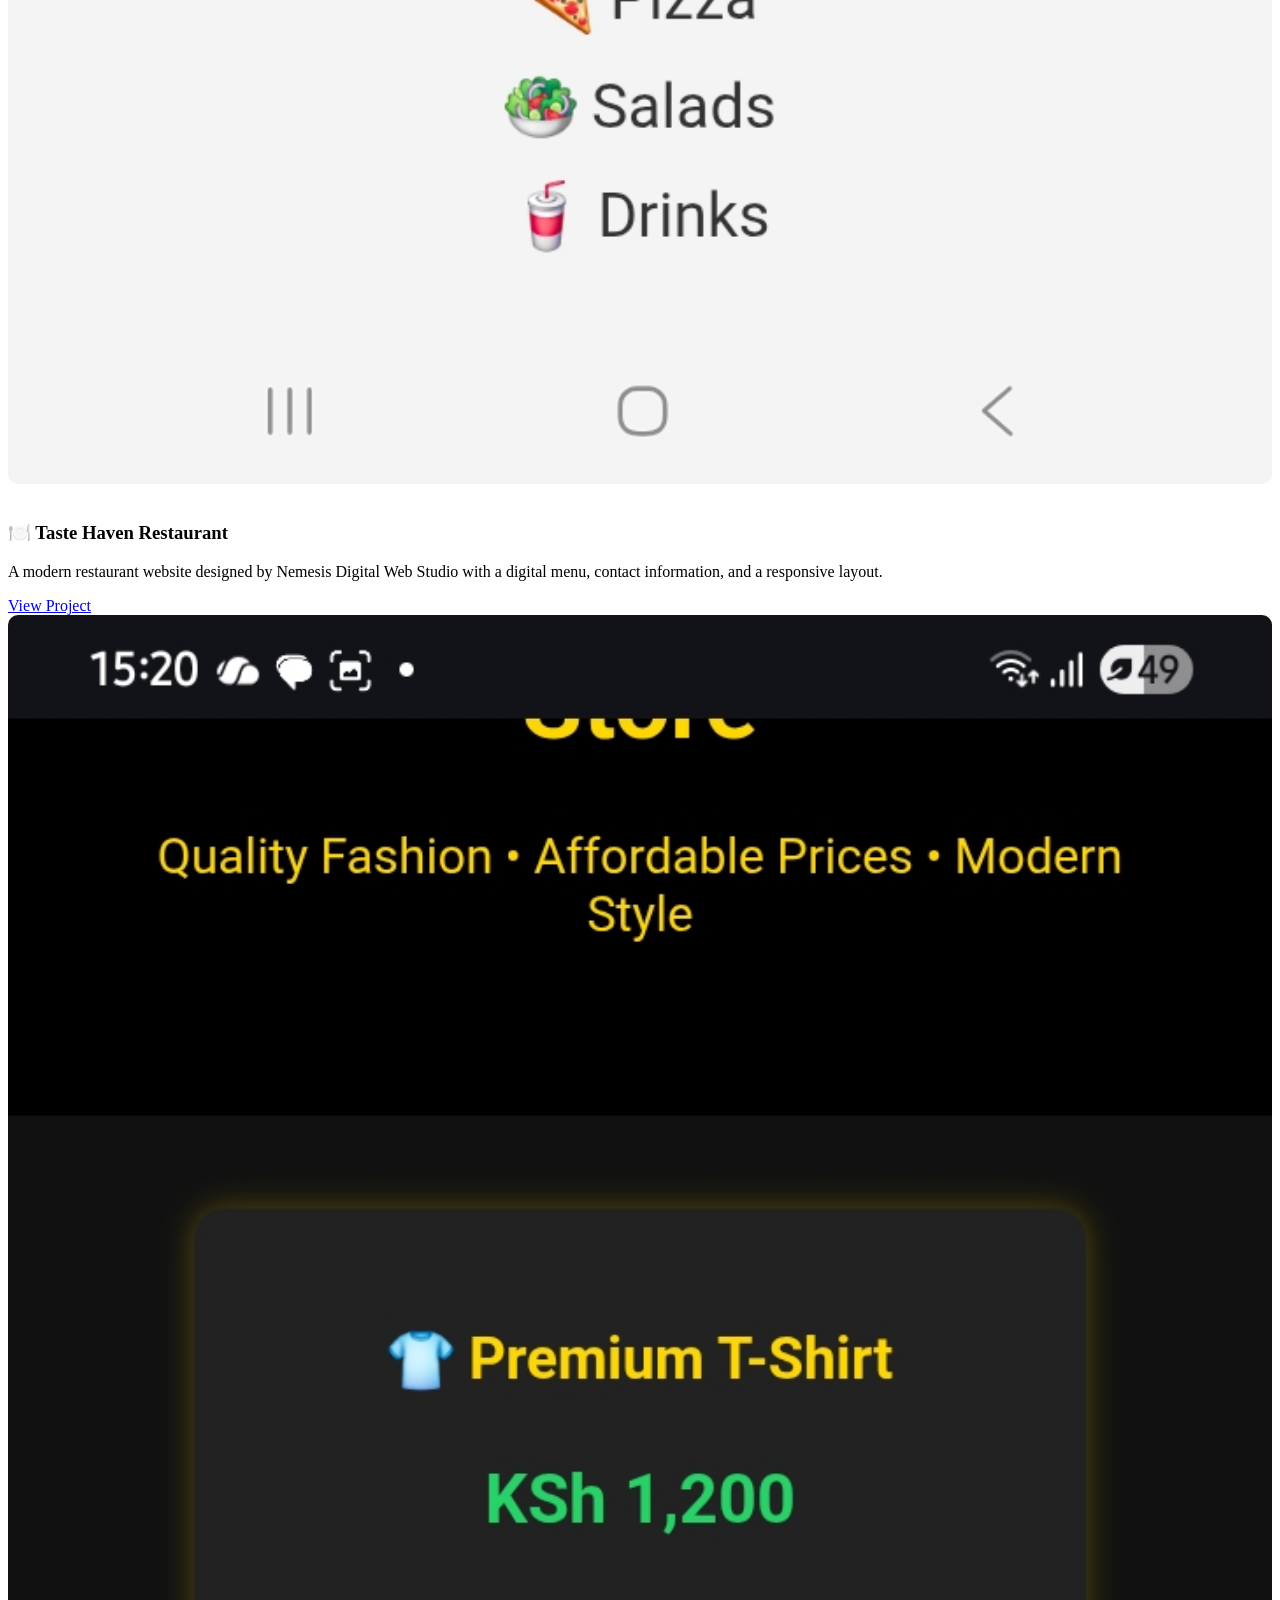
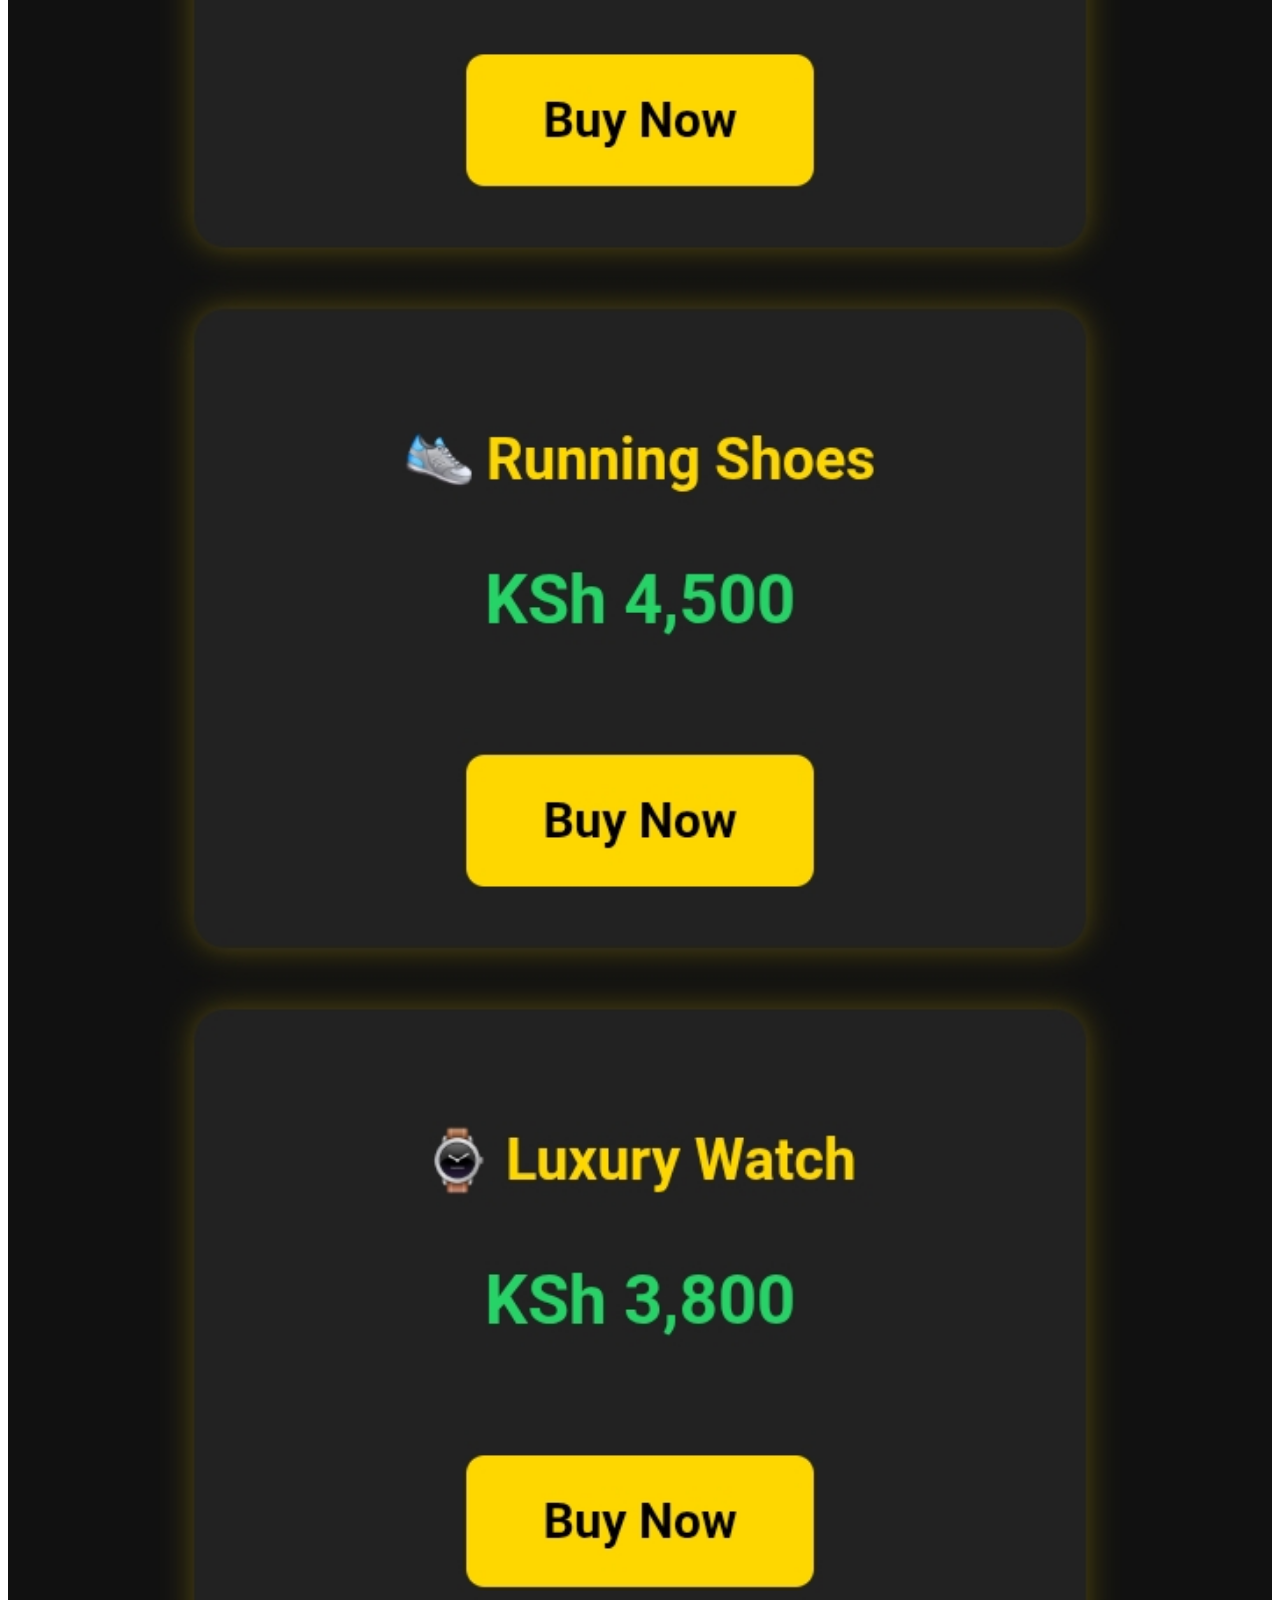
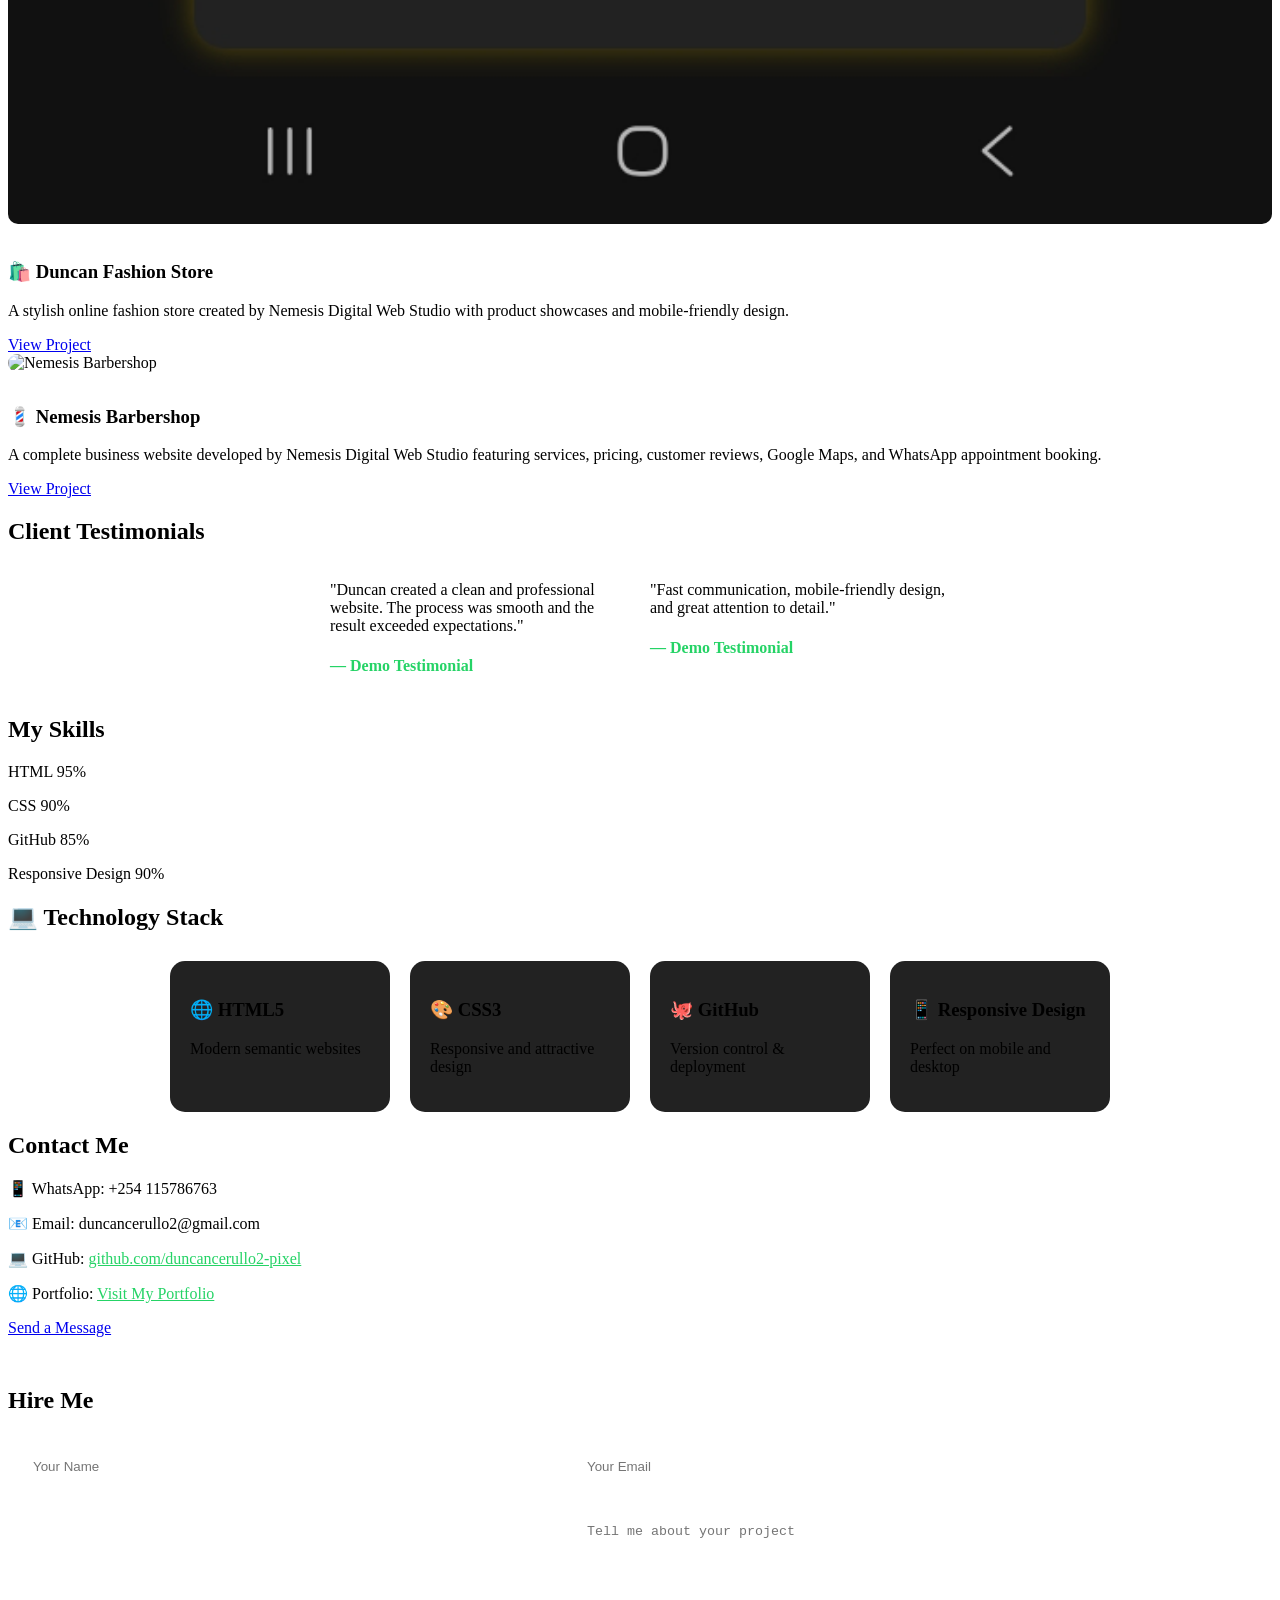
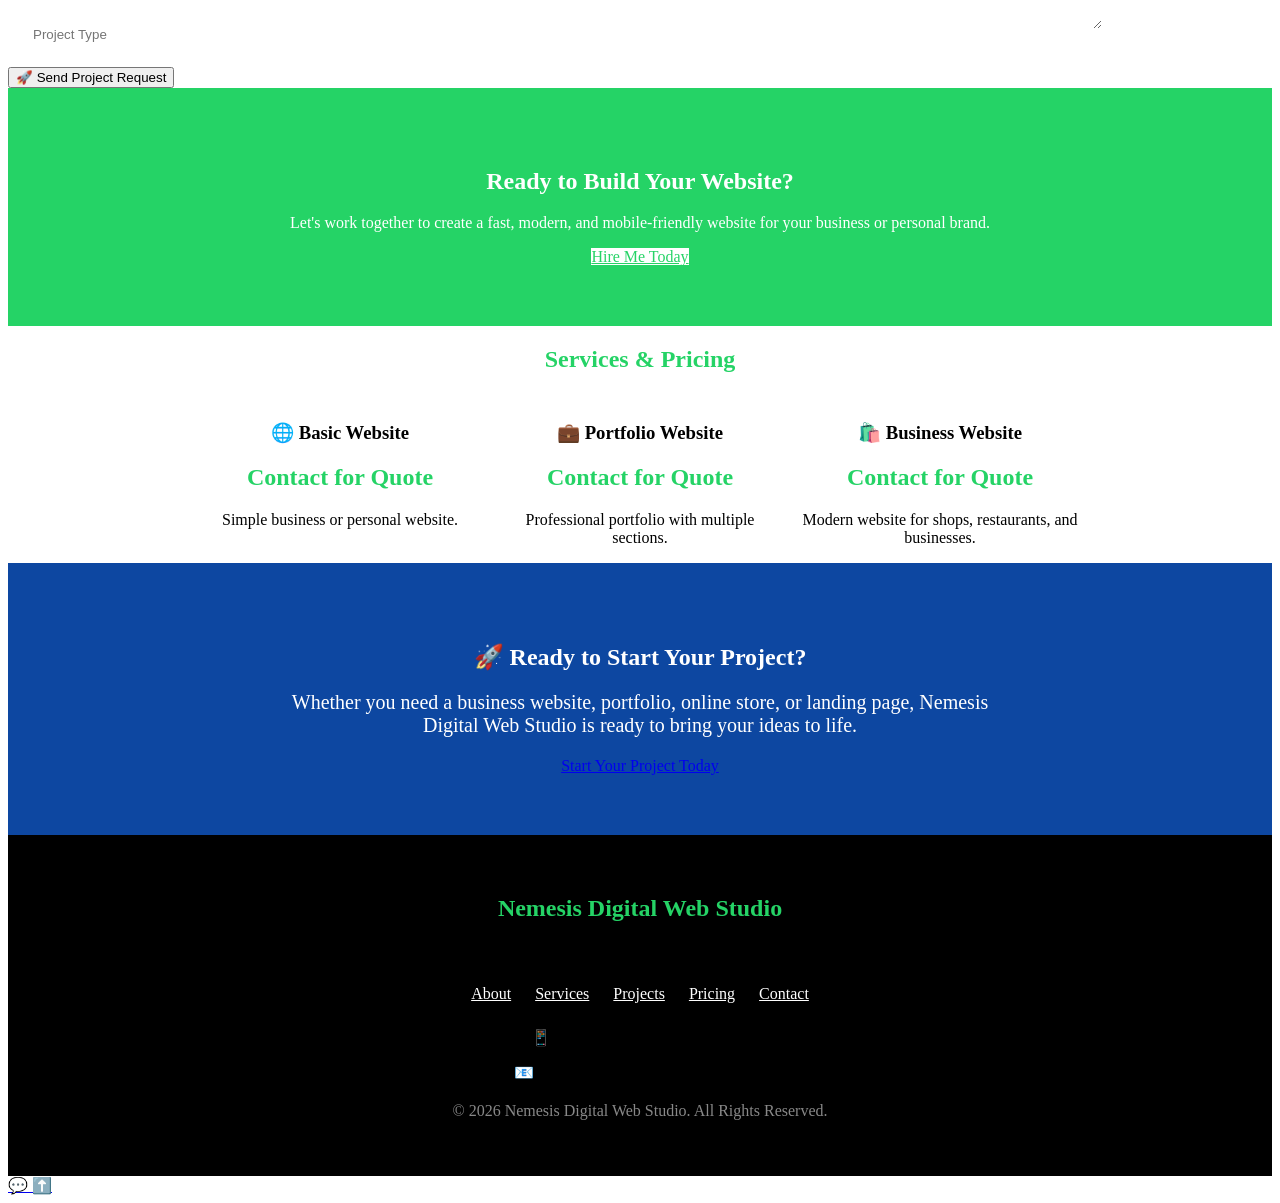
==== commit 9638bd23: "Clean up index.html by removing unused styles and scripts Removed unused CSS styles and JavaScript f" ====
--- a/index.html
+++ b/index.html
@@ -27,607 +27,15 @@
 <link rel="manifest" href="manifest.json">
 <meta name="theme-color" content="#25D366">
 
-<style>
-
-
-
-
-*{
-margin:0;
-padding:0;
-box-sizing:border-box;
-scroll-behavior:smooth;
-}
-
-body{
-font-family:Arial,sans-serif;
-background:#111;
-color:white;
-line-height:1.6;
-}
-
-nav{
-background:#000;
-padding:15px;
-text-align:center;
-position:sticky;
-top:0;
-}
-
-nav a{
-color:white;
-text-decoration:none;
-margin:15px;
-font-weight:bold;
-}
-
-nav a:hover{
-color:#25D366;
-}
-nav a.active{
-color:#25D366;
-border-bottom:2px solid #25D366;
-padding-bottom:5px;
-}
-
-
-
-
-
-
-
-
-
-
-
-
-header{
-  position:relative;
-overflow:hidden;
-background:linear-gradient(-45deg,#0d47a1,#25D366,#128C7E,#0d47a1);
-background-size:400% 400%;
-animation:gradientMove 10s ease infinite;
-text-align:center;
-padding:70px 20px;
-}
-@keyframes gradientMove{
-0%{
-background-position:0% 50%;
-}
-
-50%{
-background-position:100% 50%;
-}
-
-100%{
-background-position:0% 50%;
-}
-}
-.hidden{
-opacity:0;
-transform:translateY(40px);
-transition:all .8s ease;
-}
-
-.show{
-opacity:1;
-transform:translateY(0);
-}
-
-
-
-
-header img{
-width:150px;
-height:150px;
-border-radius:50%;
-border:4px solid white;
-margin-bottom:20px;
-box-shadow:0 0 25px rgba(255,255,255,.5);
-animation:profileGlow 3s infinite alternate;
-}
-
-h1{
-font-size:40px;
-}
-
-h2{
-margin-bottom:15px;
-color:#25D366;
-}
-
-
-
-
-section{
-padding:40px 20px;
-text-align:center;
-animation:fadeIn 1s ease-in-out;
-}
-
-@keyframes fadeIn{
-from{
-opacity:0;
-transform:translateY(20px);
-}
-to{
-opacity:1;
-transform:translateY(0);
-}
-}
-
-ul{
-list-style:none;
-}
-
-li{
-margin:12px 0;
-font-size:20px;
-}
-
-
-
-
-
-
-
-
-
-
-.button{
-display:inline-block;
-background:#25D366;
-color:white;
-padding:15px 30px;
-text-decoration:none;
-border-radius:8px;
-font-weight:bold;
-margin-top:20px;
-transition:all 0.3s ease;
-box-shadow:0 0 10px rgba(37,211,102,0.4);
-}
-
-
-
-.button:hover{
-background:#128C7E;
-transform:translateY(-3px);
-box-shadow:0 0 20px rgba(37,211,102,0.9);
-}
-
-footer{
-background:#000;
-text-align:center;
-padding:20px;
-margin-top:40px;
-}
-
-
-body.light{
-background:white;
-color:black;
-}
-
-
-
-body.light nav{
-background:#f2f2f2;
-}
-
-body.light nav a{
-color:#222;
-}
-
-body.light nav a:hover{
-color:#25D366;
-}
-
-body.light footer{
-background:#f2f2f2;
-color:black;
-}
-
-body.light section{
-background:white;
-color:black;
-}
-#typing{
-font-size:22px;
-font-weight:bold;
-color:white;
-margin-top:15px;
-min-height:30px;
-}
-
-body.light #typing{
-color:#222;
-}
-body.light header{
-background:linear-gradient(135deg,#64b5f6,#81c784);
-}
-
-
-
-
-
-
-
-
-
-
-
-
-.whatsapp-float{
-position:fixed;
-bottom:20px;
-right:20px;
-background:#25D366;
-color:white;
-width:60px;
-height:60px;
-border-radius:50%;
-display:flex;
-justify-content:center;
-align-items:center;
-font-size:30px;
-text-decoration:none;
-box-shadow:0 0 15px rgba(37,211,102,0.7);
-z-index:1000;
-transition:0.3s;
-}
-
-.whatsapp-float:hover{
-transform:scale(1.1);
-background:#128C7E;
-}
-.top-button{
-position:fixed;
-bottom:90px;
-right:20px;
-background:#FFD700;
-color:black;
-width:55px;
-height:55px;
-border-radius:50%;
-display:flex;
-justify-content:center;
-align-items:center;
-font-size:24px;
-text-decoration:none;
-box-shadow:0 0 15px rgba(255,215,0,.7);
-transition:.3s;
-z-index:1000;
-}
-
-.top-button:hover{
-transform:scale(1.1);
-background:white;
-box-shadow:0 0 25px gold;
-  }
-@keyframes profileGlow{
-from{
-box-shadow:0 0 15px rgba(255,255,255,.4);
-}
-
-to{
-box-shadow:0 0 40px rgba(37,211,102,.9);
-}
-}
-
-
-
-
-
-
-
-
-
-
-
-
-
-
-
-
-
-  
-
-
-
-
-
-
-
-
-
-
-
-
-
-
-
-
-
-
-
-
-
-
-
-
-/* * the new code HERE *
-.tech-card{
-transition:0.3s;
-cursor:pointer;
-}
-
-.tech-card:hover{
-transform:translateY(-10px) scale(1.05);
-box-shadow:0 0 25px rgba(37,211,102,.8);
-background:#2b2b2b;
-  }
-.project-card{
-transition:0.3s;
-cursor:pointer;
-}
-
-.project-card:hover{
-transform:translateY(-8px);
-box-shadow:0 0 30px rgba(37,211,102,.8);
-border:2px solid #25D366;
-}
-.skill{
-max-width:600px;
-margin:20px auto;
-text-align:left;
-  }
-.skill p{
-display:flex;
-justify-content:space-between;
-margin-bottom:8px;
-font-weight:bold;
-}
-
-.bar{
-width:100%;
-height:12px;
-background:#333;
-border-radius:20px;
-overflow:hidden;
-}
-
-
-
-
-
-
-
-
-.fill{
-height:100%;
-background:linear-gradient(90deg,#25D366,#00e5ff);
-border-radius:20px;
-animation:grow 2s ease forwards;
-transform-origin:left;
-}
-
-.html{animation-delay:0s;width:95%;}
-.css{animation-delay:.2s;width:90%;}
-.github{animation-delay:.4s;width:85%;}
-.responsive{animation-delay:.6s;width:90%;}
-
-@keyframes grow{
-from{
-transform:scaleX(0);
-}
-to{
-transform:scaleX(1);
-}
-}
-
-.css{
-width:90%;
-}
-
-.github{
-width:85%;
-}
-
-.responsive{
-width:90%;
-}
-
-@keyframes grow{
-from{
-width:0;
-}
-}
-/* Preloader */
-
-#preloader{
-position:fixed;
-top:0;
-left:0;
-width:100%;
-height:100%;
-background:#111;
-display:flex;
-flex-direction:column;
-justify-content:center;
-align-items:center;
-z-index:9999;
-transition:opacity .8s ease;
-}
-
-.loader{
-width:70px;
-height:70px;
-border:6px solid #333;
-border-top:6px solid #25D366;
-border-radius:50%;
-animation:spin 1s linear infinite;
-margin-bottom:20px;
-}
-
-#preloader h2{
-color:#25D366;
-font-size:26px;
-letter-spacing:2px;
-}
-
-@keyframes spin{
-0%{
-transform:rotate(0deg);
-}
-100%{
-transform:rotate(360deg);
-}
-  }                         
-/* Scroll Progress Bar */
-
-#progress-bar{
-    position:fixed;
-    top:0;
-    left:0;
-    width:0%;
-    height:4px;
-    background:linear-gradient(90deg,#25D366,#00e5ff);
-    z-index:10000;
-    transition:width .1s linear;
-}
-.menu-toggle{
-    display:none;
-    background:none;
-    border:none;
-    color:white;
-    font-size:30px;
-    cursor:pointer;
-    margin-bottom:15px;
-}
-
-@media (max-width:768px){
-
-    .menu-toggle{
-        display:block;
-    }
-
-    nav{
-        display:flex;
-        flex-direction:column;
-        align-items:center;
-    }
-
-    nav a{
-        display:none;
-        margin:10px 0;
-    }
-
-    nav.active a{
-        display:block;
-    }
-}
-#particles{
-    position:fixed;
-    top:0;
-    left:0;
-    width:100%;
-    height:100%;
-    z-index:-1;
-  }
-  #cursor-glow{
-    position:fixed;
-    width:20px;
-    height:20px;
-    background:#25D366;
-    border-radius:50%;
-    pointer-events:none;
-    transform:translate(-50%,-50%);
-    box-shadow:0 0 20px #25D366,0 0 40px #25D366;
-    z-index:99999;
-    opacity:0;
-    transition:transform .08s linear,opacity .2s ease,width .2s ease,height .2s ease;
-}
-
-@media (hover:none){
-    #cursor-glow{
-        display:none;
-    }
-  }
-  .glass-card{
-    background:rgba(255,255,255,0.08);
-    backdrop-filter:blur(12px);
-    -webkit-backdrop-filter:blur(12px);
-    border:1px solid rgba(255,255,255,0.15);
-    border-radius:18px;
-    padding:20px;
-    margin:20px;
-    box-shadow:0 8px 32px rgba(0,0,0,.35);
-    transition:.4s;
-}
-
-.glass-card:hover{
-    transform:translateY(-10px);
-    box-shadow:0 0 25px rgba(37,211,102,.7);
-    border-color:#25D366;
-}
-  .hero-content{
-    animation:heroFade 1.5s ease;
-}
-
-@keyframes heroFade{
-    from{
-        opacity:0;
-        transform:translateY(40px);
-    }
-    to{
-        opacity:1;
-        transform:translateY(0);
-    }
-}
-  .hero-glow{
-    position:absolute;
-    top:0;
-    left:0;
-    width:100%;
-    height:100%;
-    overflow:hidden;
-    z-index:0;
-}
-
-.hero-glow span{
-    position:absolute;
-    display:block;
-    width:350px;
-    height:350px;
-    border-radius:50%;
-    filter:blur(90px);
-    opacity:.25;
-    animation:floatGlow 12s ease-in-out infinite;
-}
-
-.hero-glow span:nth-child(1){
-    background:#25D366;
-    top:-80px;
-    left:-80px;
-}
-
-.hero-glow span:nth-child(2){
-    background:#00e5ff;
-    bottom:-120px;
-    right:-120px;
-    animation-delay:4s;
-}
-
-@keyframes floatGlow{
-    0%,100%{
-        transform:translate(0,0) scale(1);
-    }
-    50%{
-        transform:translate(40px,-30px) scale(1.2);
-    }
-  }
-  <link rel="stylesheet" href="style.css">
-</style>
+
+
+
+
+
+
+    
+
+
 </head>
 <body>
 <div id="progress-bar"></div>
@@ -1193,233 +601,6 @@
 ⬆️
 </a>
   
-<script>
-function toggleTheme() {
-  document.body.classList.toggle("light");
-
-  const button = document.querySelector("nav button");
-
-  if (document.body.classList.contains("light")) {
-    button.innerHTML = "☀️ Dark Mode";
-  } else {
-    button.innerHTML = "🌙 Light Mode";
-  }
-}
-
-
-  
-  
-  
-  
-const words = [
-  "Professional Website Design",
-  "Business Websites",
-  "Portfolio Websites",
-  "Landing Pages",
-  "Website Maintenance"
-];
-
-let wordIndex = 0;
-let charIndex = 0;
-let typing = true;
-
-function typeEffect() {
-  const element = document.getElementById("typing");
-
-  if (typing) {
-    element.textContent = words[wordIndex].substring(0, charIndex++);
-    if (charIndex > words[wordIndex].length) {
-      typing = false;
-      setTimeout(typeEffect, 1200);
-      return;
-    }
-  } else {
-    element.textContent = words[wordIndex].substring(0, charIndex--);
-    if (charIndex < 0) {
-      typing = true;
-      wordIndex = (wordIndex + 1) % words.length;
-    }
-  }
-
-  setTimeout(typeEffect, typing ? 120 : 60);
-}
-
-
-
-
-
-typeEffect();
-window.addEventListener("load", () => {
-  animateCounter("projectsCount", 3, "+");
-  animateCounter("responsiveCount", 100, "%");
-  animateCounter("supportCount", 24, "/7");
-});
-const observer = new IntersectionObserver((entries) => {
-  entries.forEach((entry) => {
-    if (entry.isIntersecting) {
-      entry.target.classList.add("show");
-    }
-  });
-});
-
-document.querySelectorAll(".hidden").forEach((el) => {
-  observer.observe(el);
-});
-const sections = document.querySelectorAll("section");
-const navLinks = document.querySelectorAll("nav a");
-
-  
-
-  
-  
-    
-      
-
-      
-    
-  
-
-  
-    
-
-    
-  
-    
-  
-
-
-
-    
-
-    
-        
-    
-window.addEventListener("scroll", () => {
-  let current = "";
-
-  sections.forEach(section => {
-    const sectionTop = section.offsetTop - 120;
-    if (scrollY >= sectionTop) {
-      current = section.getAttribute("id");
-    }
-  });
-
-  navLinks.forEach(link => {
-    link.classList.remove("active");
-
-    if (link.getAttribute("href") === "#" + current) {
-      link.classList.add("active");
-    }
-  });
-});
-    window.addEventListener("load",()=>{
-const loader = document.getElementById("preloader");
-    loader.style.opacity = "0";
-
-    setTimeout(() => {
-        loader.style.display = "none";
-    }, 800);
-});
-window.addEventListener("scroll", () => {
-  const scrollTop = document.documentElement.scrollTop;
-  const scrollHeight =
-    document.documentElement.scrollHeight -
-    document.documentElement.clientHeight;
-
-  const progress = (scrollTop / scrollHeight) * 100;
-
-  document.getElementById("progress-bar").style.width = progress + "%";
-});
-function animateCounter(id, target, suffix = "") {
-  const element = document.getElementById(id);
-  let count = 0;
-
-  const step = Math.max(1, Math.ceil(target / 50));
-
-  const timer = setInterval(() => {
-    count += step;
-
-    if (count >= target) {
-      count = target;
-      clearInterval(timer);
-    }
-
-    element.textContent = count + suffix;
-  }, 30);
-}
-
-window.addEventListener("load", () => {
-  animateCounter("projectsCount", 3, "+");
-  animateCounter("responsiveCount", 100, "%");
-  animateCounter("supportCount", 24, "/7");
-});
-function toggleMenu() {
-  document.querySelector("nav").classList.toggle("active");
-  }
-const canvas = document.getElementById("particles");
-const ctx = canvas.getContext("2d");
-
-canvas.width = window.innerWidth;
-canvas.height = window.innerHeight;
-
-const particles = [];
-
-for (let i = 0; i < 80; i++) {
-  particles.push({
-    x: Math.random() * canvas.width,
-    y: Math.random() * canvas.height,
-    r: Math.random() * 3 + 1,
-    dx: (Math.random() - 0.5) * 1,
-    dy: (Math.random() - 0.5) * 1
-  });
-}
-
-function animateParticles() {
-  ctx.clearRect(0, 0, canvas.width, canvas.height);
-
-  ctx.fillStyle = "#25D366";
-
-  particles.forEach(p => {
-    ctx.beginPath();
-    ctx.arc(p.x, p.y, p.r, 0, Math.PI * 2);
-    ctx.fill();
-
-    p.x += p.dx;
-    p.y += p.dy;
-
-    if (p.x < 0 || p.x > canvas.width) p.dx *= -1;
-    if (p.y < 0 || p.y > canvas.height) p.dy *= -1;
-  });
-
-  requestAnimationFrame(animateParticles);
-}
-
-animateParticles();
-
-window.addEventListener("resize", () => {
-  canvas.width = window.innerWidth;
-  canvas.height = window.innerHeight;
-});
-  const cursorGlow = document.getElementById("cursor-glow");
-
-document.addEventListener("mousemove", (e) => {
-    cursorGlow.style.opacity = "1";
-    cursorGlow.style.left = e.clientX + "px";
-    cursorGlow.style.top = e.clientY + "px";
-});
-
-document.querySelectorAll("a, button").forEach(item => {
-    item.addEventListener("mouseenter", () => {
-        cursorGlow.style.width = "35px";
-        cursorGlow.style.height = "35px";
-    });
-
-    item.addEventListener("mouseleave", () => {
-        cursorGlow.style.width = "20px";
-        cursorGlow.style.height = "20px";
-    });
-});
-</script>
   <script src="script.js"></script>
 </body>
 </html>
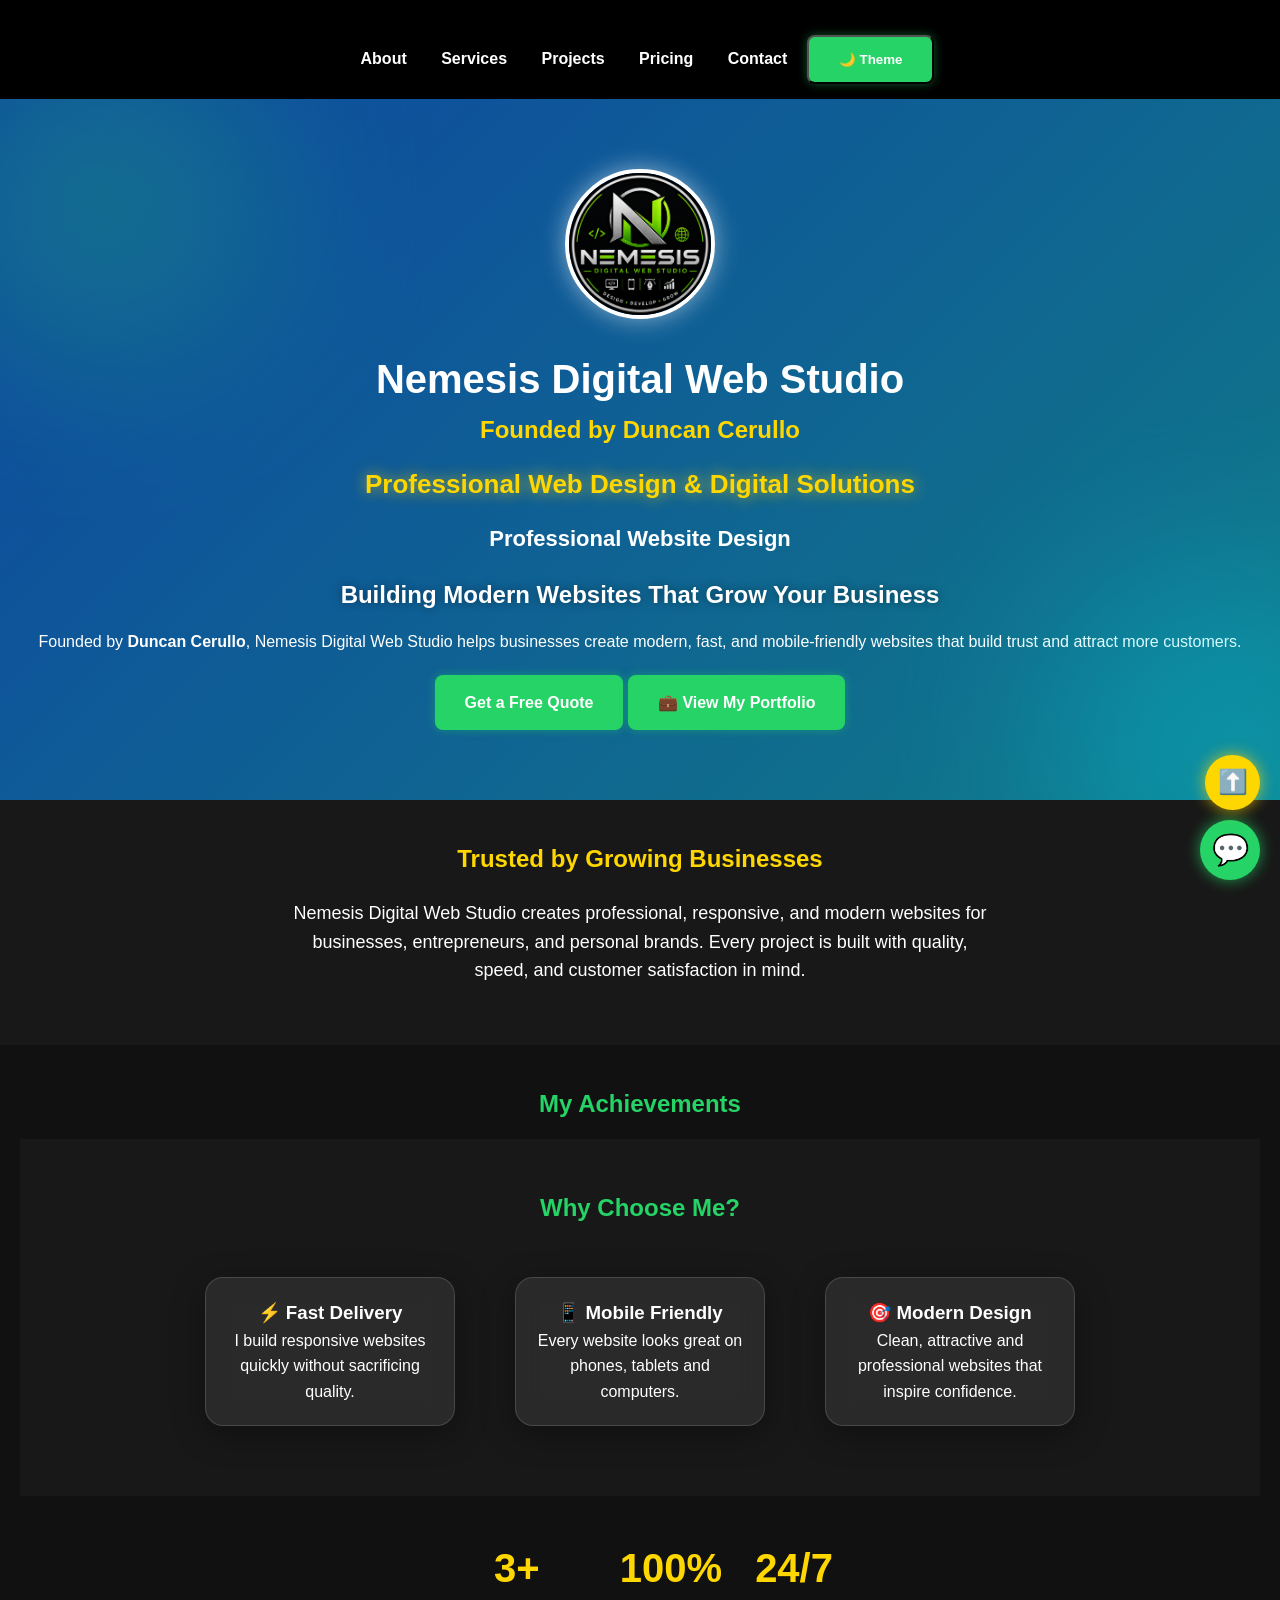
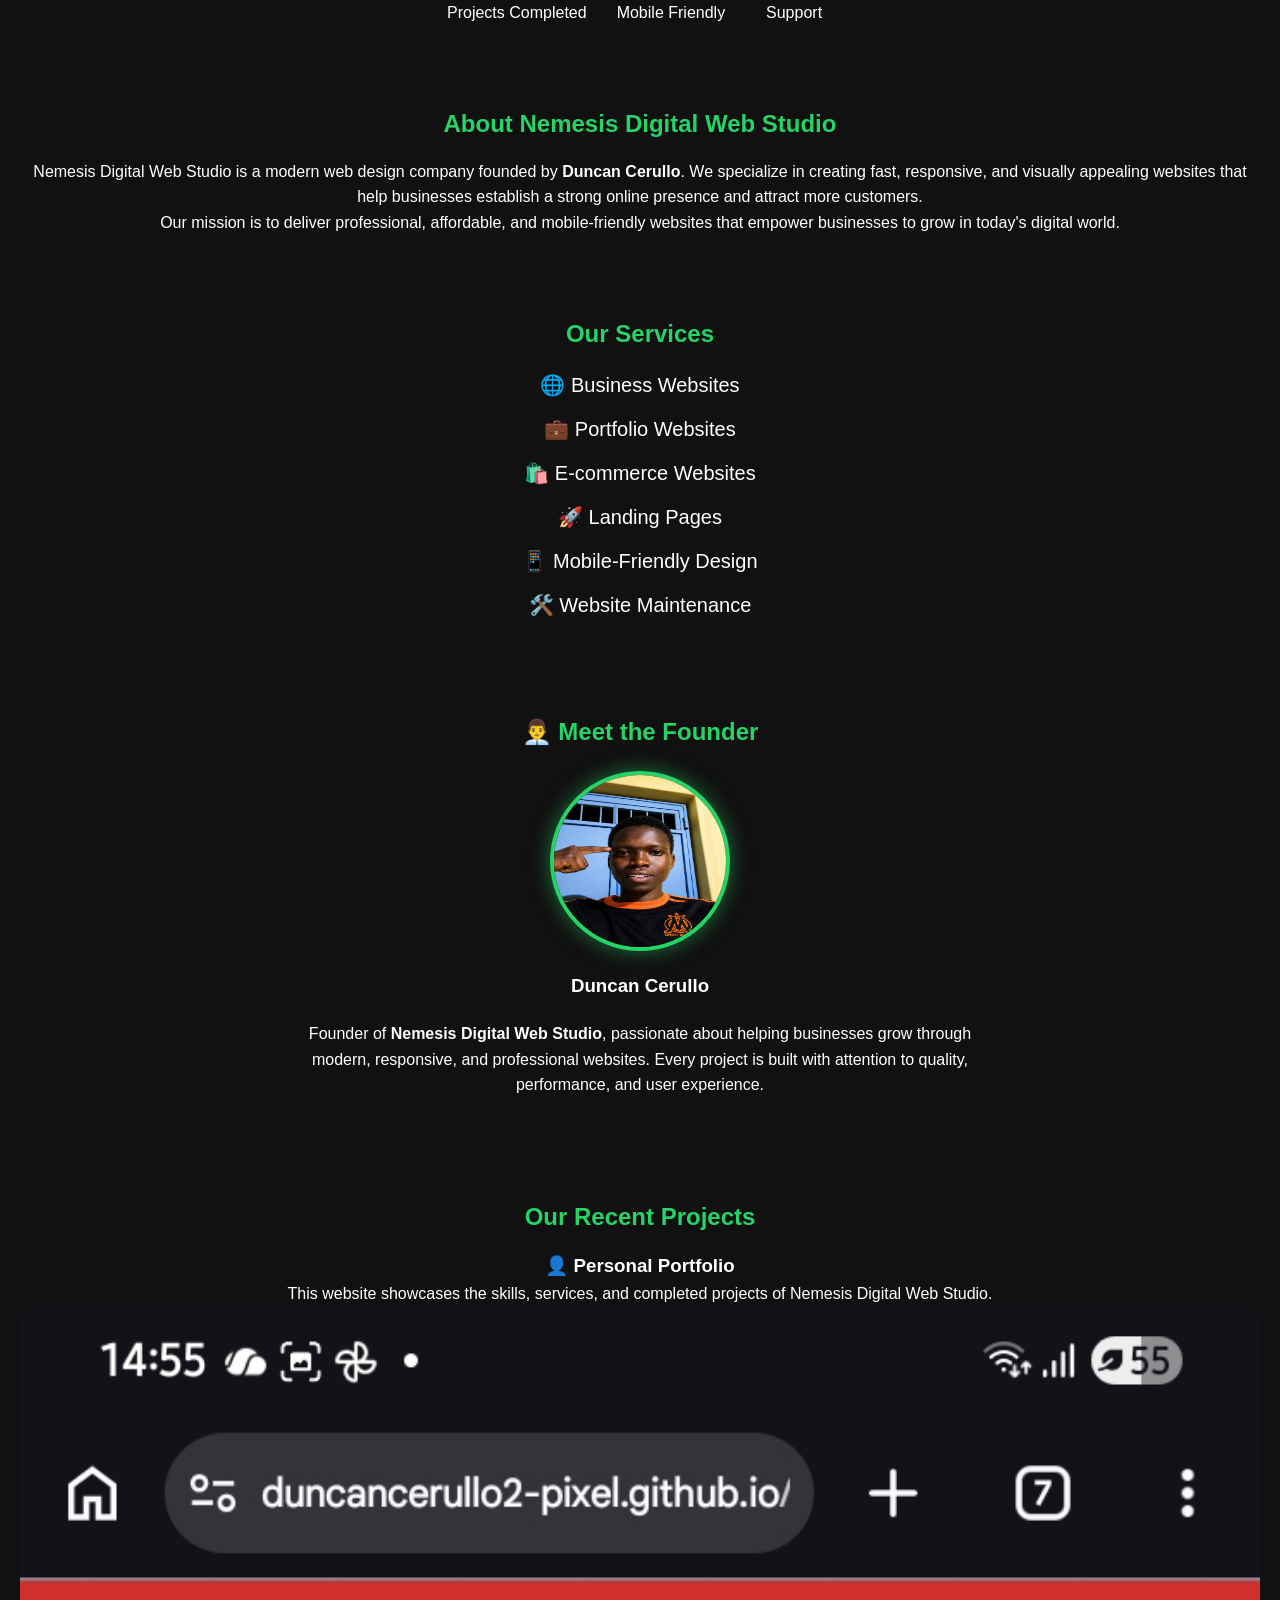
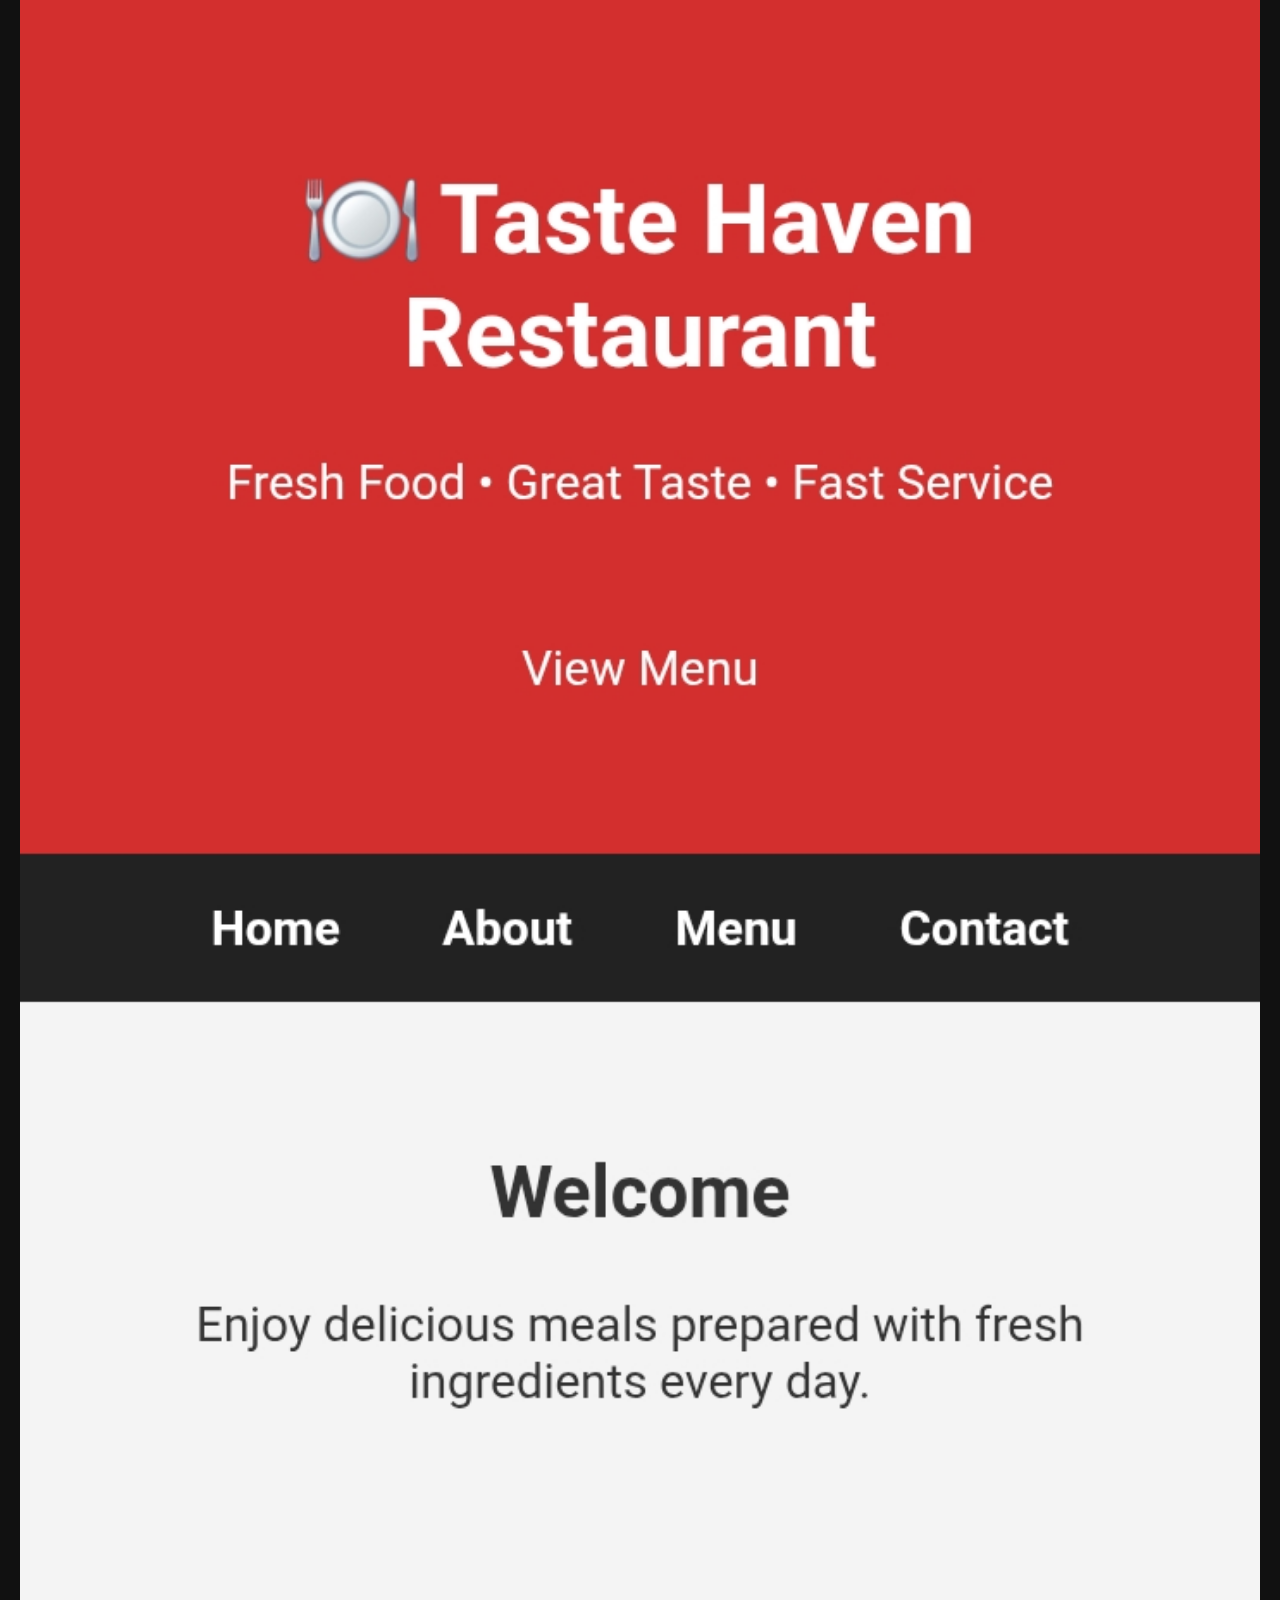
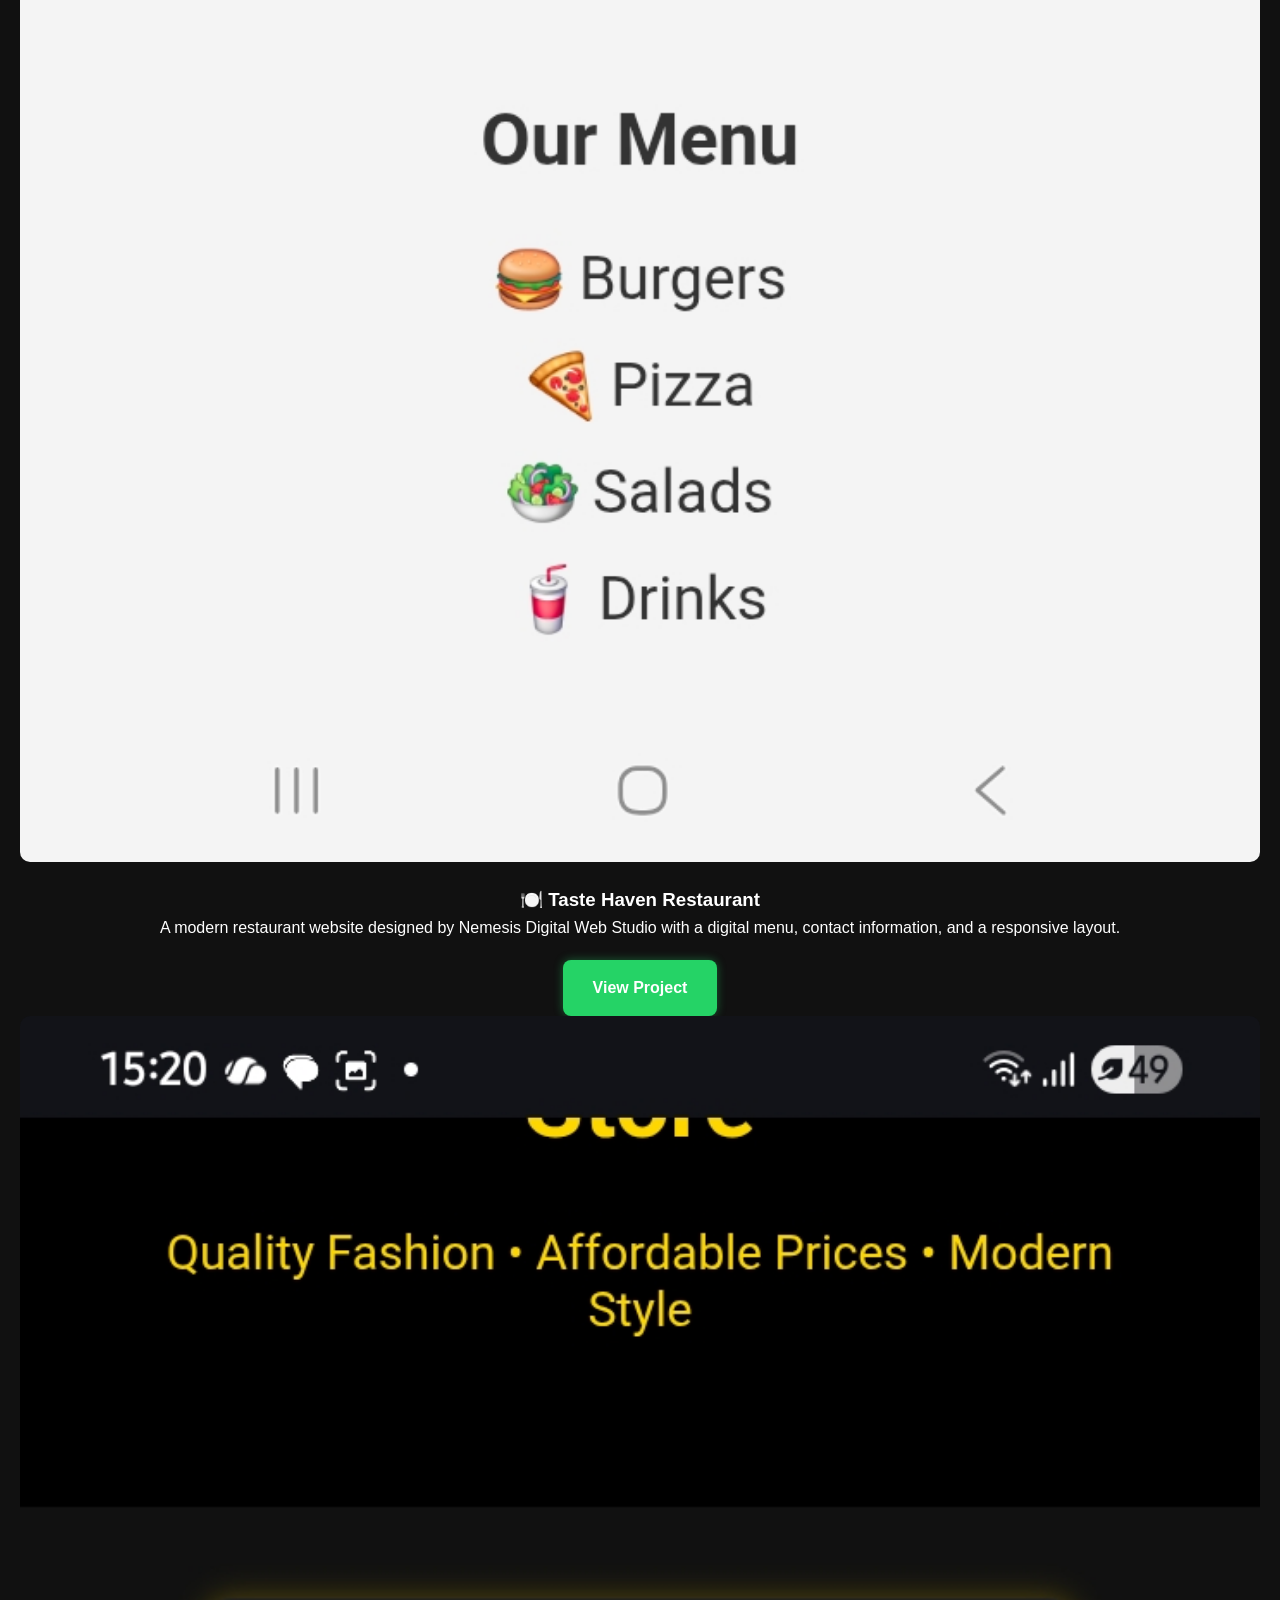
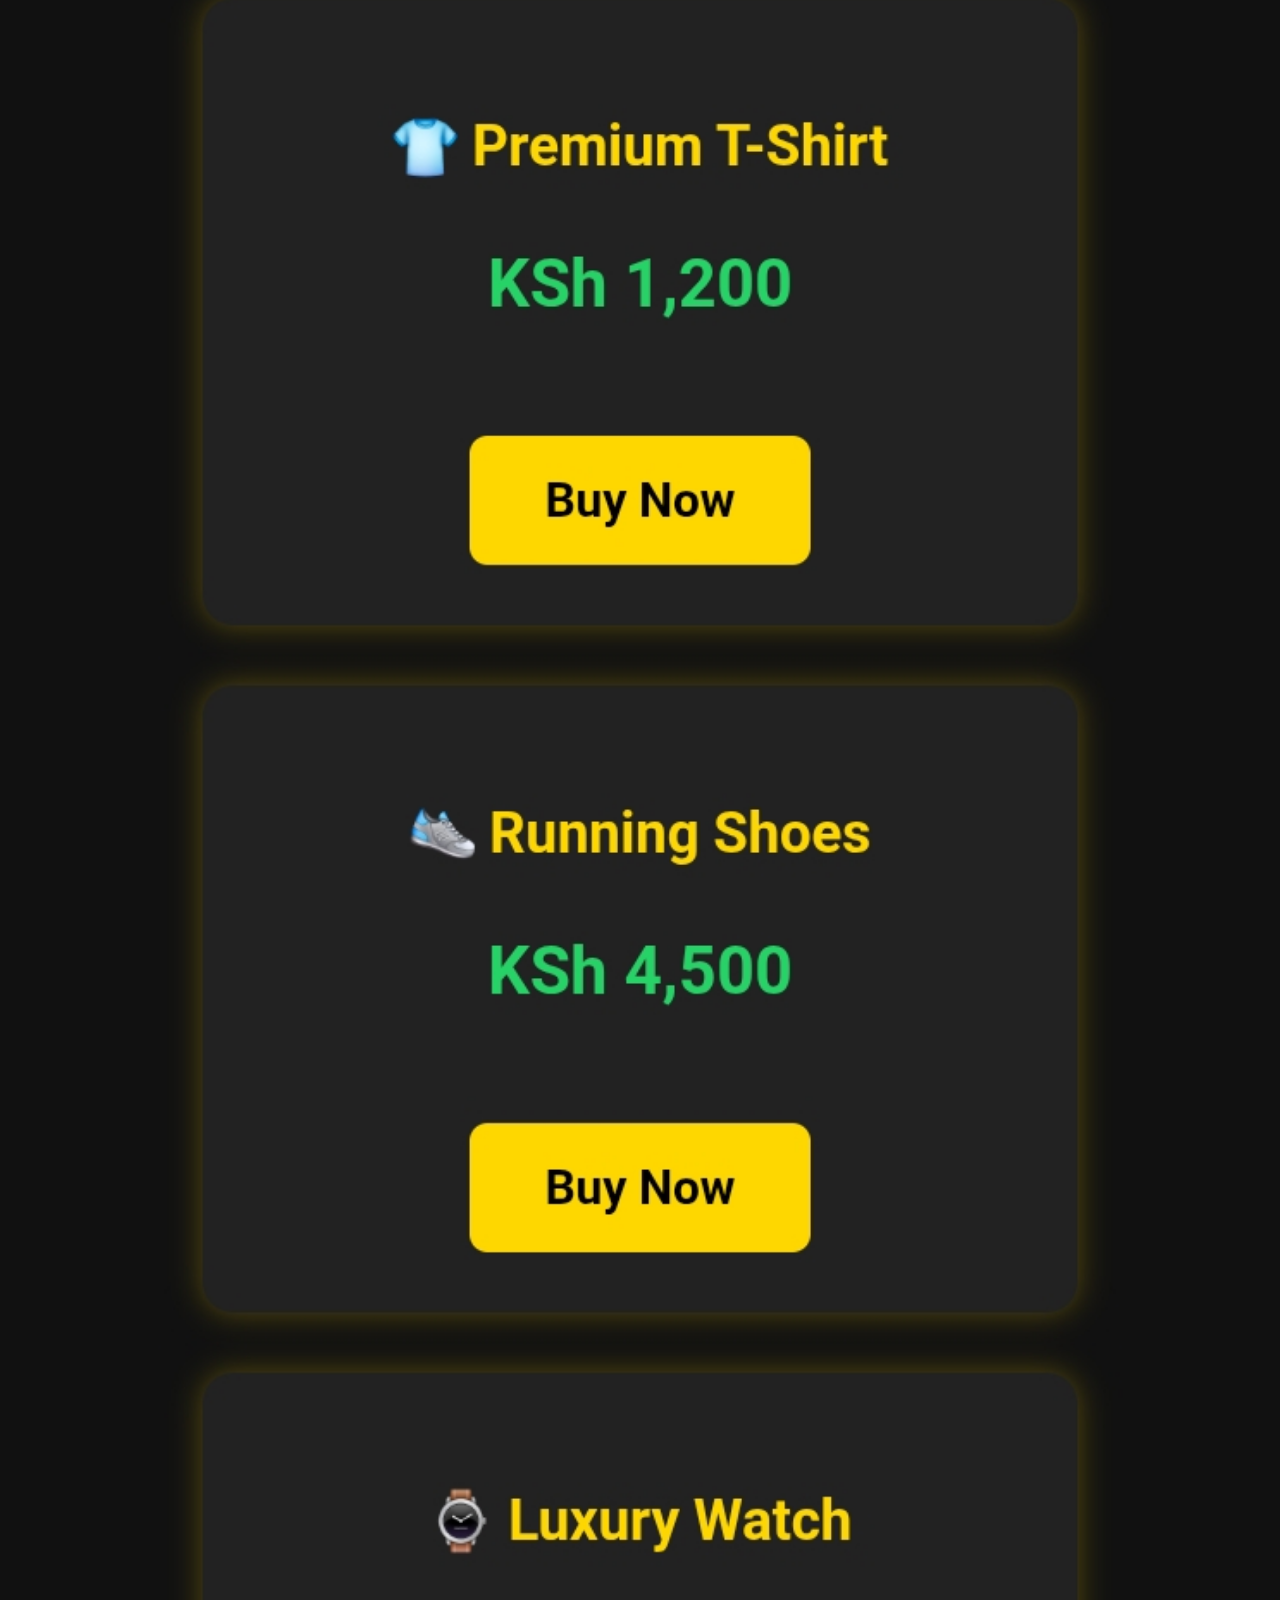
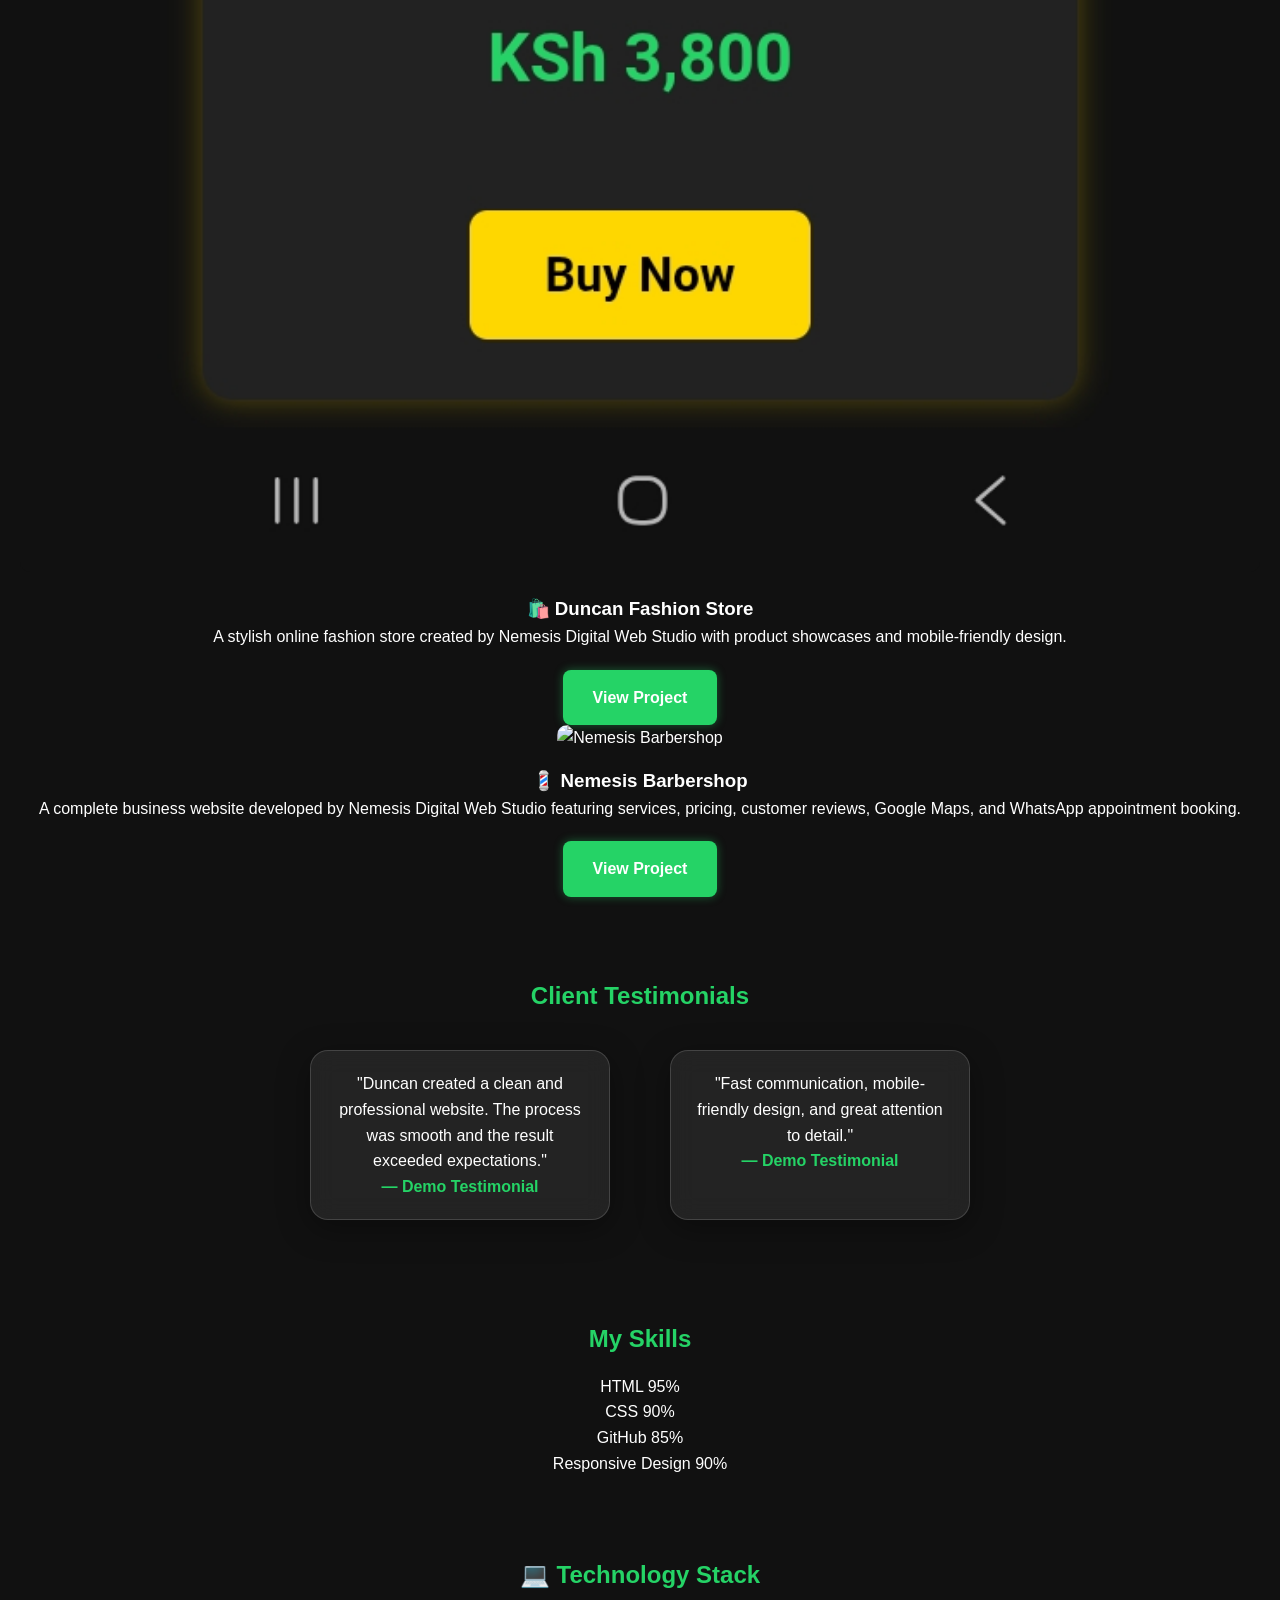
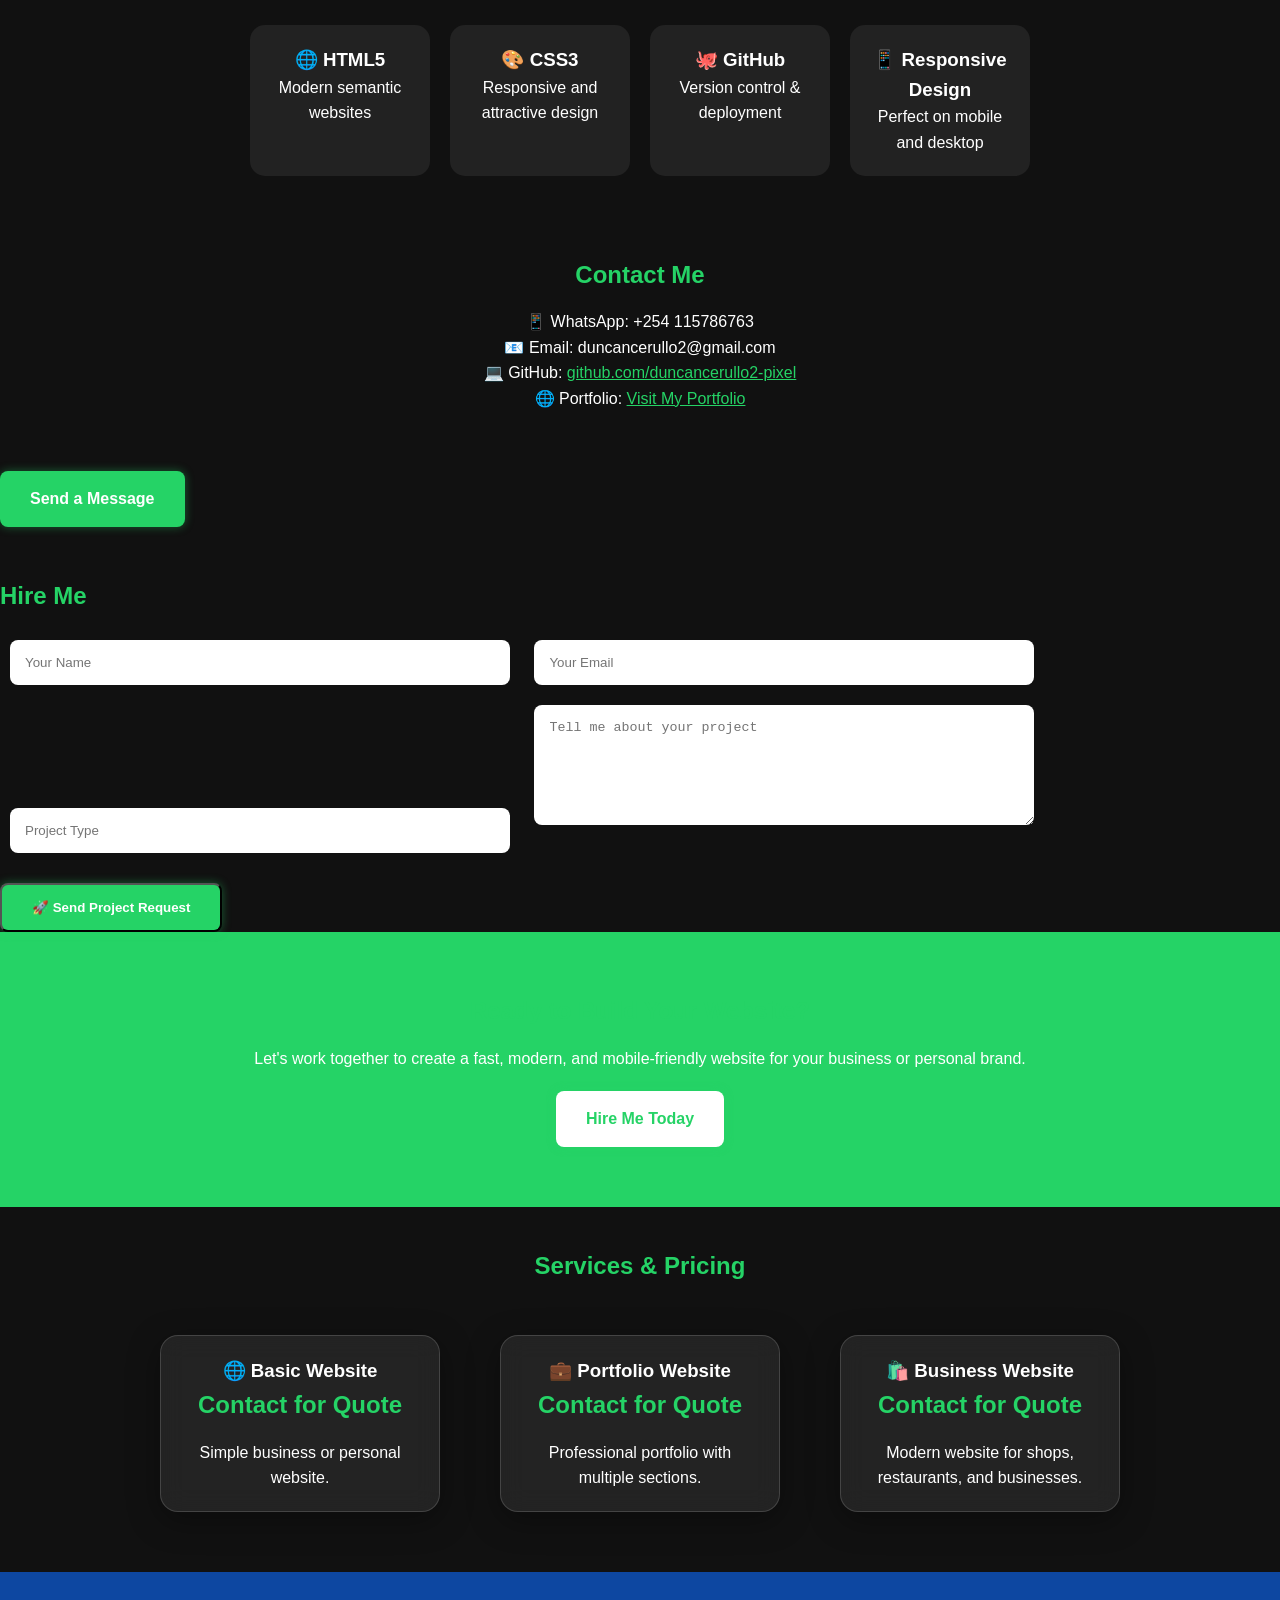
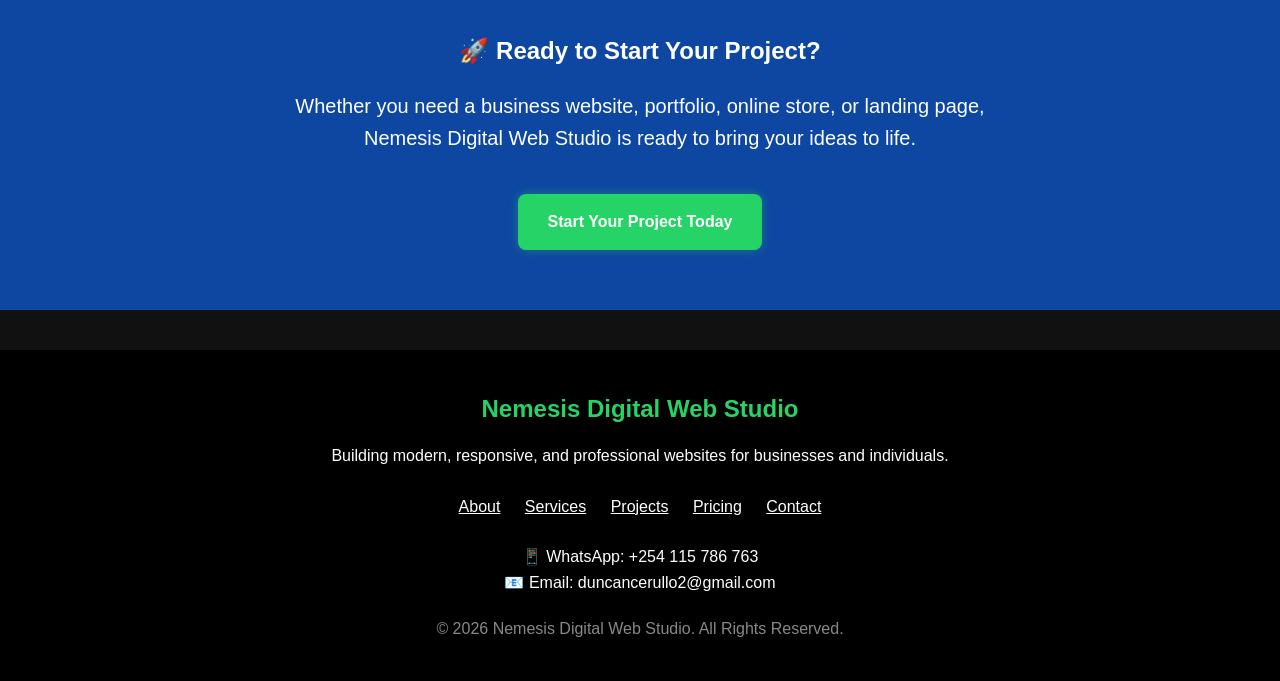
==== commit 4232e0e6: "Separated HTML, CSS, and JavaScript" ====
--- a/index.html
+++ b/index.html
@@ -166,7 +166,7 @@
 </section>
   </div>
 </div>
-
+<link rel="stylesheet" href="style.css">
 </header>
 
 
@@ -600,7 +600,6 @@
 <a href="#" class="top-button">
 ⬆️
 </a>
-  
   <script src="script.js"></script>
 </body>
 </html>
--- a/style.css
+++ b/style.css
@@ -0,0 +1,575 @@
+*{
+margin:0;
+padding:0;
+box-sizing:border-box;
+scroll-behavior:smooth;
+}
+
+body{
+font-family:Arial,sans-serif;
+background:#111;
+color:white;
+line-height:1.6;
+}
+*{
+margin:0;
+padding:0;
+box-sizing:border-box;
+scroll-behavior:smooth;
+}
+
+body{
+font-family:Arial,sans-serif;
+background:#111;
+color:white;
+line-height:1.6;
+}
+
+nav{
+background:#000;
+padding:15px;
+text-align:center;
+position:sticky;
+top:0;
+}
+
+nav a{
+color:white;
+text-decoration:none;
+margin:15px;
+font-weight:bold;
+}
+
+nav a:hover{
+color:#25D366;
+}
+nav a.active{
+color:#25D366;
+border-bottom:2px solid #25D366;
+padding-bottom:5px;
+}
+header{
+  position:relative;
+overflow:hidden;
+background:linear-gradient(-45deg,#0d47a1,#25D366,#128C7E,#0d47a1);
+background-size:400% 400%;
+animation:gradientMove 10s ease infinite;
+text-align:center;
+padding:70px 20px;
+}
+@keyframes gradientMove{
+0%{
+background-position:0% 50%;
+}
+
+50%{
+background-position:100% 50%;
+}
+
+100%{
+background-position:0% 50%;
+}
+}
+.hidden{
+opacity:0;
+transform:translateY(40px);
+transition:all .8s ease;
+}
+
+.show{
+opacity:1;
+transform:translateY(0);
+}
+header img{
+width:150px;
+height:150px;
+border-radius:50%;
+border:4px solid white;
+margin-bottom:20px;
+box-shadow:0 0 25px rgba(255,255,255,.5);
+animation:profileGlow 3s infinite alternate;
+}
+
+h1{
+font-size:40px;
+}
+
+h2{
+margin-bottom:15px;
+color:#25D366;
+}
+
+
+
+
+section{
+padding:40px 20px;
+text-align:center;
+animation:fadeIn 1s ease-in-out;
+}
+
+@keyframes fadeIn{
+from{
+opacity:0;
+transform:translateY(20px);
+}
+to{
+opacity:1;
+transform:translateY(0);
+}
+}
+ul{
+list-style:none;
+}
+
+li{
+margin:12px 0;
+font-size:20px;
+}
+
+
+
+
+
+
+
+
+
+
+.button{
+display:inline-block;
+background:#25D366;
+color:white;
+padding:15px 30px;
+text-decoration:none;
+border-radius:8px;
+font-weight:bold;
+margin-top:20px;
+transition:all 0.3s ease;
+box-shadow:0 0 10px rgba(37,211,102,0.4);
+}
+
+
+
+.button:hover{
+background:#128C7E;
+transform:translateY(-3px);
+box-shadow:0 0 20px rgba(37,211,102,0.9);
+}
+
+footer{
+background:#000;
+text-align:center;
+padding:20px;
+margin-top:40px;
+}
+
+
+body.light{
+background:white;
+color:black;
+}
+body.light nav{
+background:#f2f2f2;
+}
+
+body.light nav a{
+color:#222;
+}
+
+body.light nav a:hover{
+color:#25D366;
+}
+
+body.light footer{
+background:#f2f2f2;
+color:black;
+}
+
+body.light section{
+background:white;
+color:black;
+}
+#typing{
+font-size:22px;
+font-weight:bold;
+color:white;
+margin-top:15px;
+min-height:30px;
+}
+
+body.light #typing{
+color:#222;
+}
+body.light header{
+background:linear-gradient(135deg,#64b5f6,#81c784);
+}
+.whatsapp-float{
+position:fixed;
+bottom:20px;
+right:20px;
+background:#25D366;
+color:white;
+width:60px;
+height:60px;
+border-radius:50%;
+display:flex;
+justify-content:center;
+align-items:center;
+font-size:30px;
+text-decoration:none;
+box-shadow:0 0 15px rgba(37,211,102,0.7);
+z-index:1000;
+transition:0.3s;
+}
+
+.whatsapp-float:hover{
+transform:scale(1.1);
+background:#128C7E;
+}
+.top-button{
+position:fixed;
+bottom:90px;
+right:20px;
+background:#FFD700;
+color:black;
+width:55px;
+height:55px;
+border-radius:50%;
+display:flex;
+justify-content:center;
+align-items:center;
+font-size:24px;
+text-decoration:none;
+box-shadow:0 0 15px rgba(255,215,0,.7);
+transition:.3s;
+z-index:1000;
+}
+
+.top-button:hover{
+transform:scale(1.1);
+background:white;
+box-shadow:0 0 25px gold;
+  }
+@keyframes profileGlow{
+from{
+box-shadow:0 0 15px rgba(255,255,255,.4);
+}
+
+to{
+ box-shadow:0 0 40px rgba(37,211,102,.9);
+}
+}
+
+
+
+
+
+
+
+
+
+
+
+
+
+
+
+
+
+  
+
+
+
+
+
+
+
+
+
+
+
+
+
+
+
+
+
+
+
+
+
+
+
+
+/* * the new code HERE *
+.tech-card{
+transition:0.3s;
+cursor:pointer;
+}
+
+.tech-card:hover{
+transform:translateY(-10px) scale(1.05);
+box-shadow:0 0 25px rgba(37,211,102,.8);
+background:#2b2b2b;
+  }
+.project-card{
+transition:0.3s;
+cursor:pointer;
+}
+
+.project-card:hover{
+transform:translateY(-8px);
+box-shadow:0 0 30px rgba(37,211,102,.8);
+border:2px solid #25D366;
+}
+.skill{
+max-width:600px;
+margin:20px auto;
+text-align:left;
+  }
+.skill p{
+display:flex;
+justify-content:space-between;
+margin-bottom:8px;
+font-weight:bold;
+}
+
+.bar{
+width:100%;
+height:12px;
+background:#333;
+border-radius:20px;
+overflow:hidden;
+}
+
+
+
+
+
+
+
+
+.fill{
+height:100%;
+background:linear-gradient(90deg,#25D366,#00e5ff);
+border-radius:20px;
+animation:grow 2s ease forwards;
+transform-origin:left;
+}
+
+.html{animation-delay:0s;width:95%;}
+.css{animation-delay:.2s;width:90%;}
+.github{animation-delay:.4s;width:85%;}
+.responsive{animation-delay:.6s;width:90%;}
+
+@keyframes grow{
+from{
+transform:scaleX(0);
+}
+to{
+transform:scaleX(1);
+}
+}
+
+.css{
+width:90%;
+}
+
+.github{
+width:85%;
+}
+
+.responsive{
+width:90%;
+}
+
+@keyframes grow{
+from{
+width:0;
+}
+}
+/* Preloader */
+
+#preloader{
+position:fixed;
+top:0;
+left:0;
+width:100%;
+height:100%;
+background:#111;
+display:flex;
+flex-direction:column;
+justify-content:center;
+align-items:center;
+z-index:9999;
+transition:opacity .8s ease;
+}
+
+.loader{
+width:70px;
+height:70px;
+border:6px solid #333;
+border-top:6px solid #25D366;
+border-radius:50%;
+animation:spin 1s linear infinite;
+margin-bottom:20px;
+}
+
+#preloader h2{
+color:#25D366;
+font-size:26px;
+letter-spacing:2px;
+}
+
+@keyframes spin{
+0%{
+transform:rotate(0deg);
+}
+100%{
+transform:rotate(360deg);
+}
+  }                         
+/* Scroll Progress Bar */
+
+#progress-bar{
+    position:fixed;
+    top:0;
+    left:0;
+    width:0%;
+    height:4px;
+    background:linear-gradient(90deg,#25D366,#00e5ff);
+    z-index:10000;
+    transition:width .1s linear;
+}
+.menu-toggle{
+    display:none;
+    background:none;
+    border:none;
+    color:white;
+    font-size:30px;
+    cursor:pointer;
+    margin-bottom:15px;
+}
+
+@media (max-width:768px){
+
+    .menu-toggle{
+        display:block;
+    }
+
+    nav{
+        display:flex;
+        flex-direction:column;
+        align-items:center;
+    }
+
+    nav a{
+        display:none;
+        margin:10px 0;
+    }
+
+    nav.active a{
+        display:block;
+    }
+}
+#particles{
+    position:fixed;
+    top:0;
+    left:0;
+    width:100%;
+    height:100%;
+    z-index:-1;
+  }
+  #cursor-glow{
+    position:fixed;
+    width:20px;
+    height:20px;
+    background:#25D366;
+    border-radius:50%;
+    pointer-events:none;
+    transform:translate(-50%,-50%);
+    box-shadow:0 0 20px #25D366,0 0 40px #25D366;
+    z-index:99999;
+    opacity:0;
+    transition:transform .08s linear,opacity .2s ease,width .2s ease,height .2s ease;
+}
+
+@media (hover:none){
+    #cursor-glow{
+        display:none;
+    }
+  }
+  .glass-card{
+    background:rgba(255,255,255,0.08);
+    backdrop-filter:blur(12px);
+    -webkit-backdrop-filter:blur(12px);
+    border:1px solid rgba(255,255,255,0.15);
+    border-radius:18px;
+    padding:20px;
+    margin:20px;
+    box-shadow:0 8px 32px rgba(0,0,0,.35);
+    transition:.4s;
+}
+
+.glass-card:hover{
+    transform:translateY(-10px);
+    box-shadow:0 0 25px rgba(37,211,102,.7);
+    border-color:#25D366;
+}
+  .hero-content{
+    animation:heroFade 1.5s ease;
+}
+
+@keyframes heroFade{
+    from{
+        opacity:0;
+        transform:translateY(40px);
+    }
+    to{
+        opacity:1;
+        transform:translateY(0);
+    }
+}
+  .hero-glow{
+    position:absolute;
+    top:0;
+    left:0;
+    width:100%;
+    height:100%; 
+overflow:hidden;
+    z-index:0;
+}
+
+.hero-glow span{
+    position:absolute;
+    display:block;
+    width:350px;
+    height:350px;
+    border-radius:50%;
+    filter:blur(90px);
+    opacity:.25;
+    animation:floatGlow 12s ease-in-out infinite;
+}
+
+.hero-glow span:nth-child(1){
+    background:#25D366;
+    top:-80px;
+    left:-80px;
+}
+
+.hero-glow span:nth-child(2){
+    background:#00e5ff;
+    bottom:-120px;
+    right:-120px;
+    animation-delay:4s;
+}
+@keyframes floatGlow{
+    0%,100%{
+        transform:translate(0,0) scale(1);
+    }
+    50%{
+        transform:translate(40px,-30px) scale(1.2);
+    }
+  }
+  <link rel="stylesheet" href="style.css">
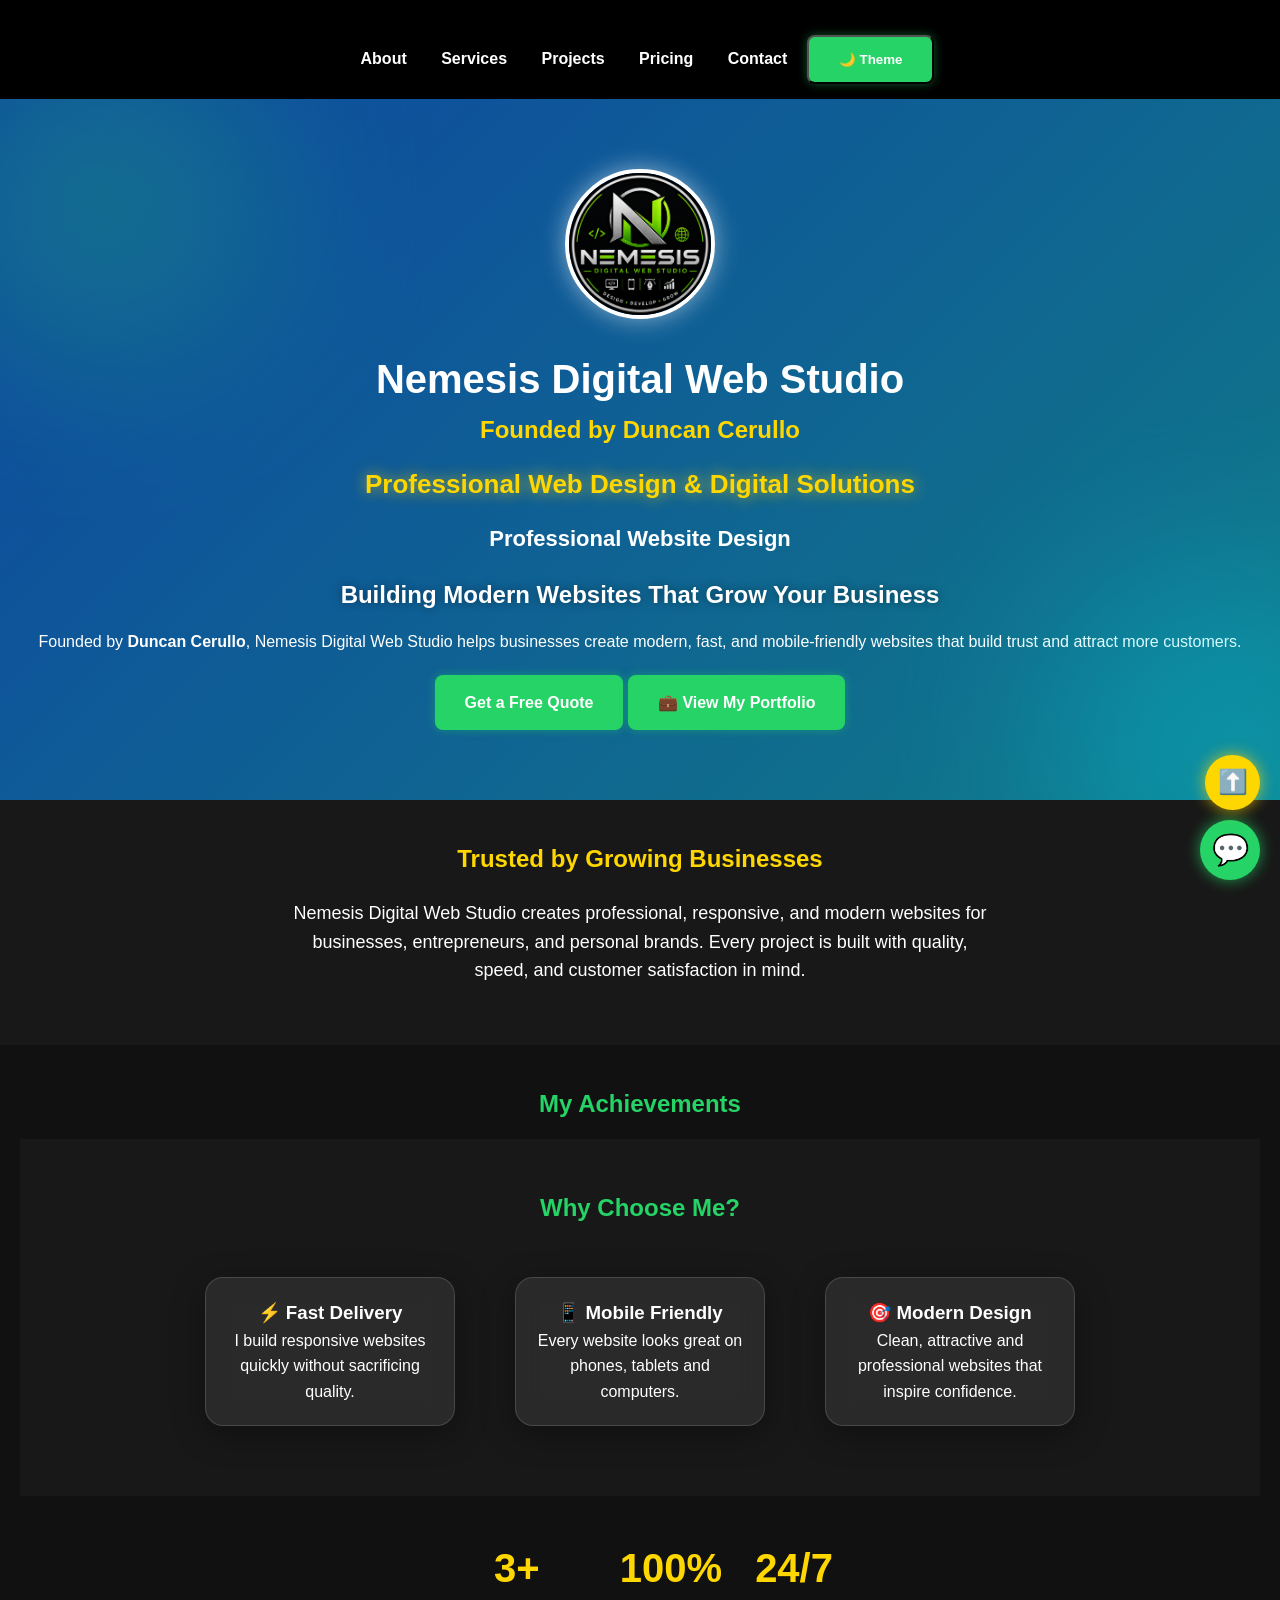
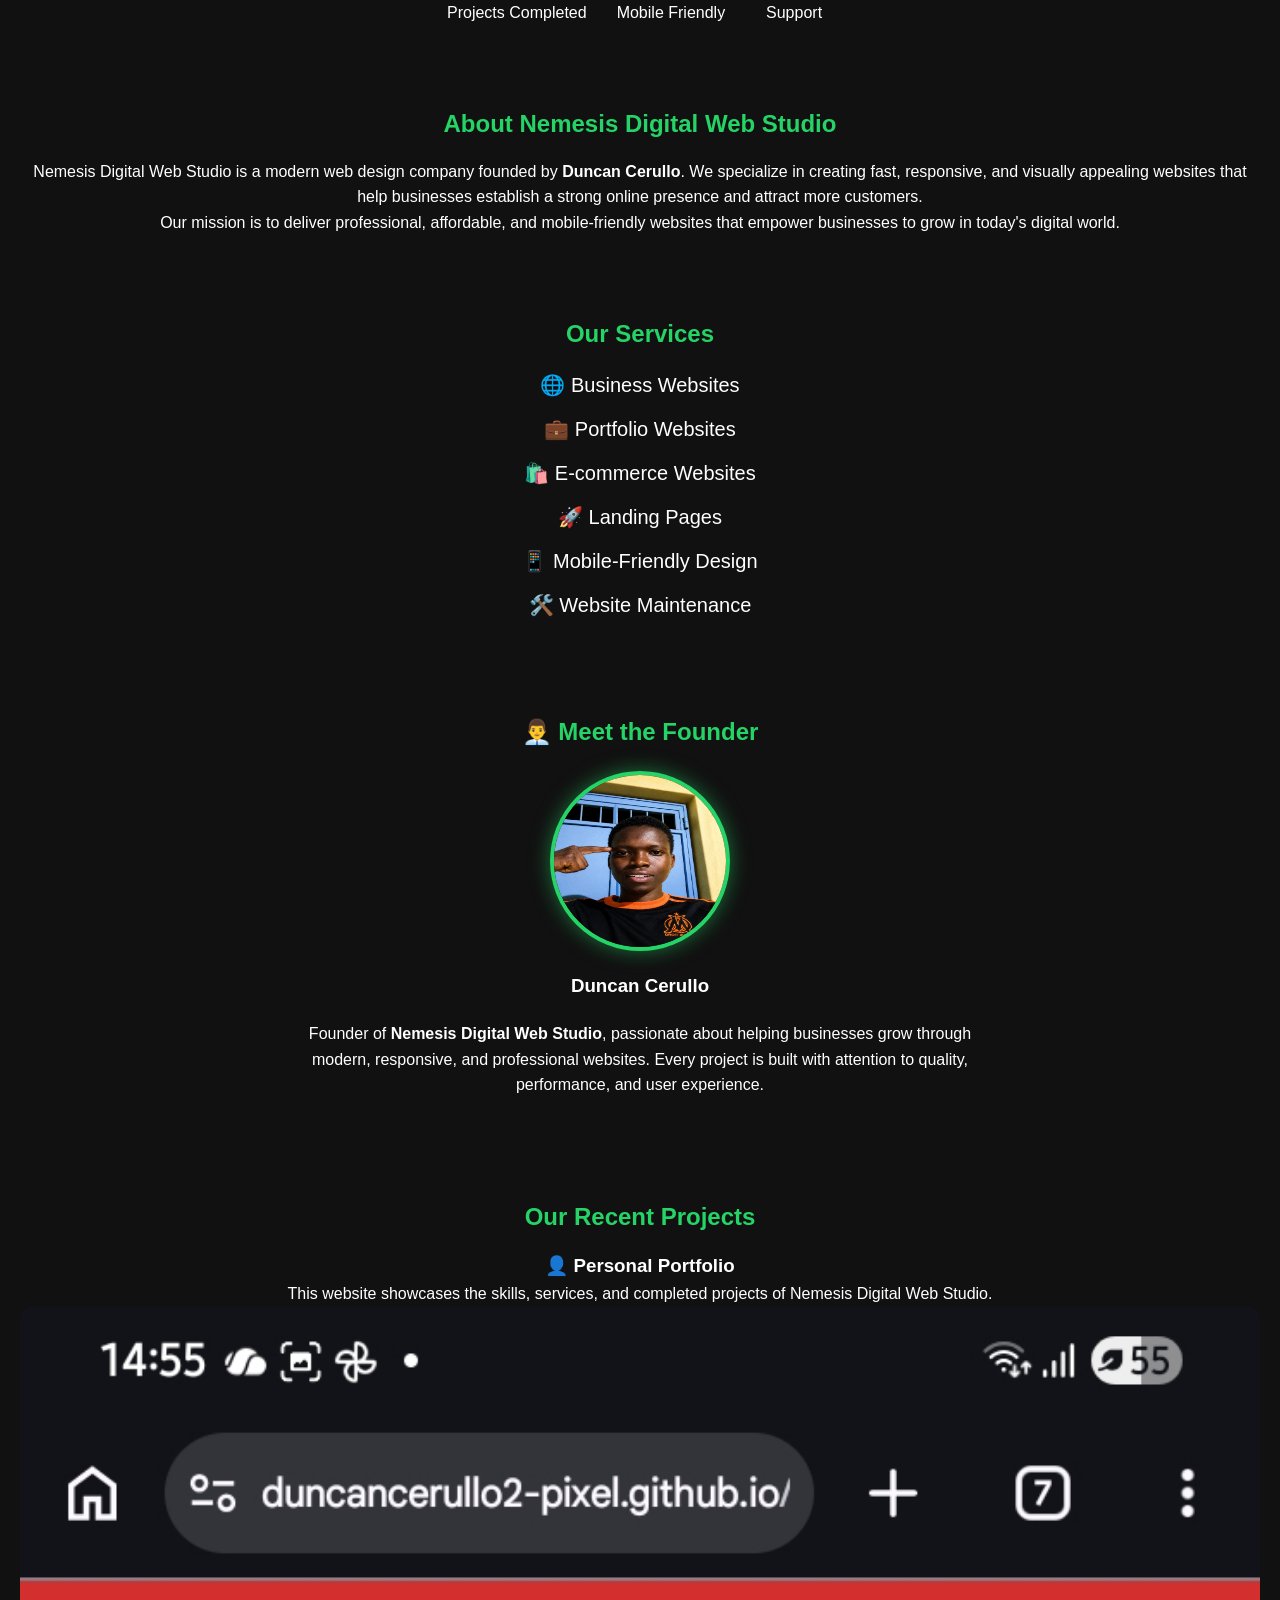
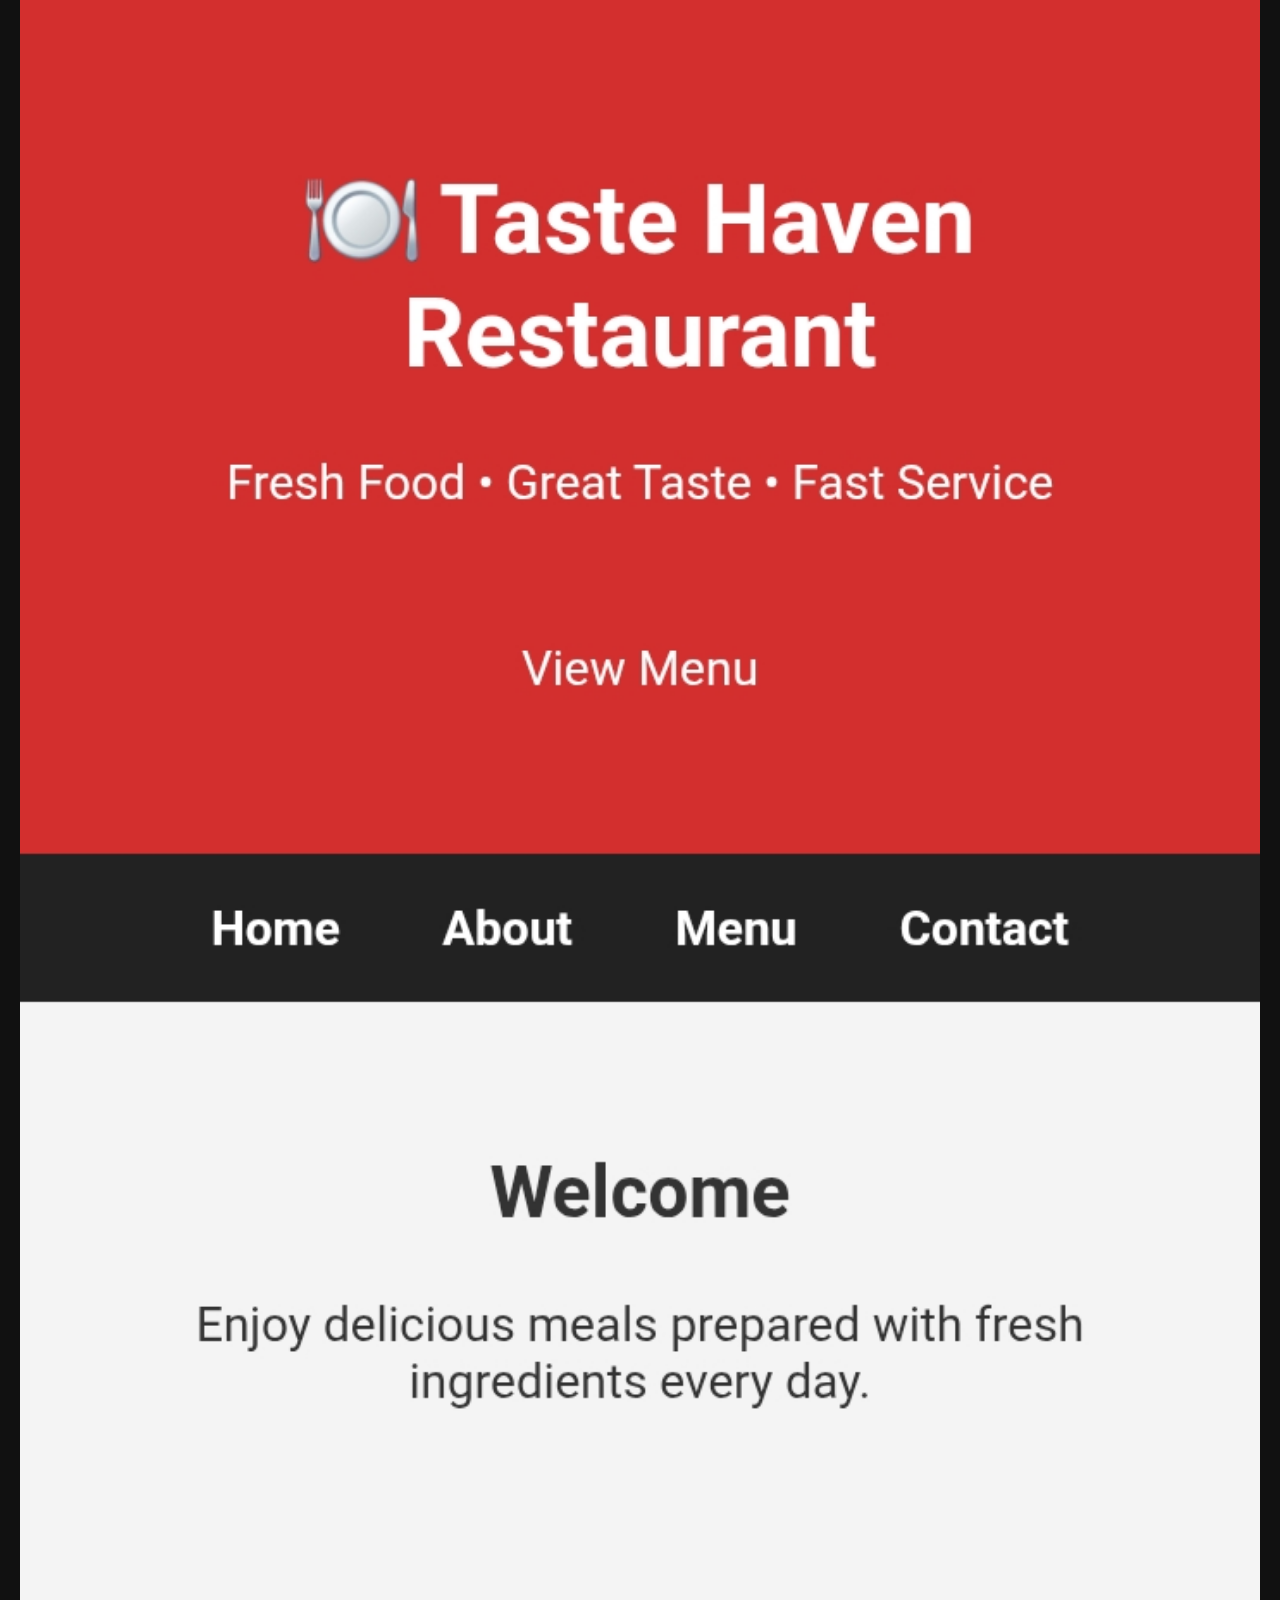
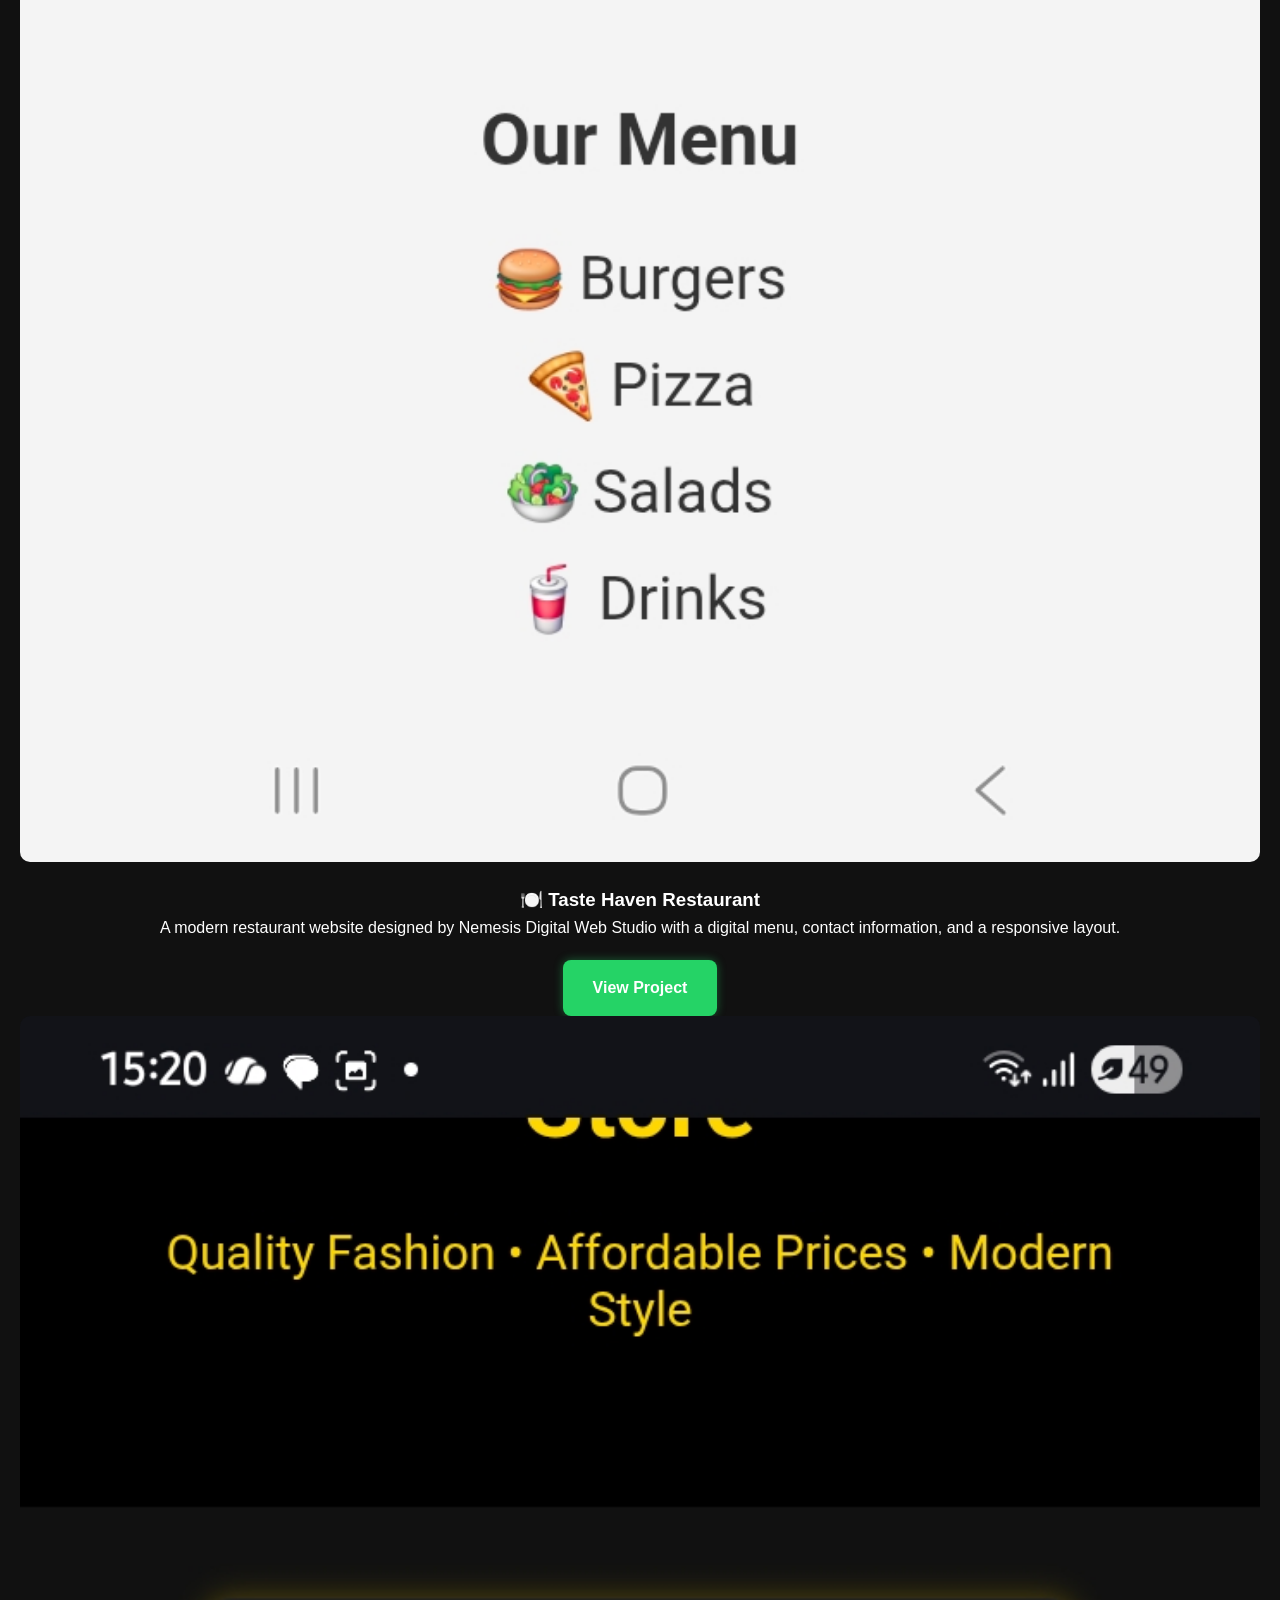
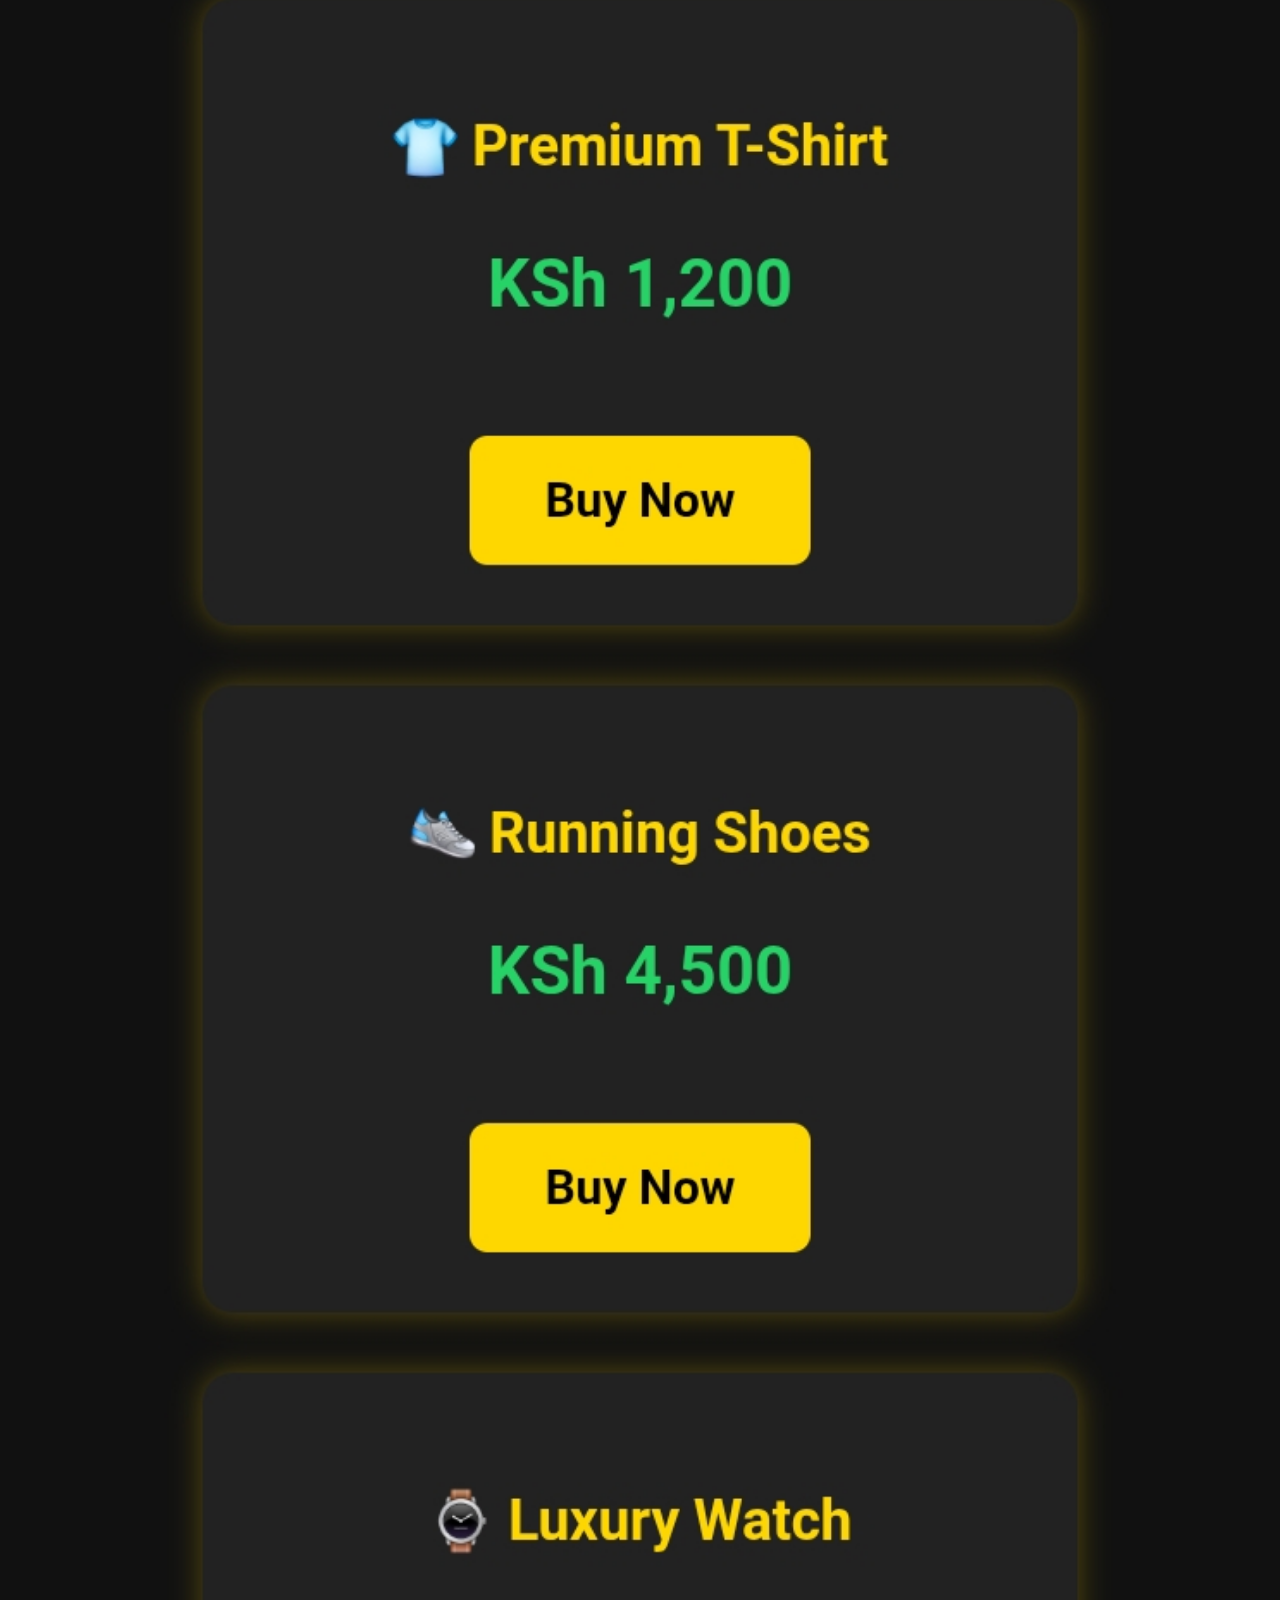
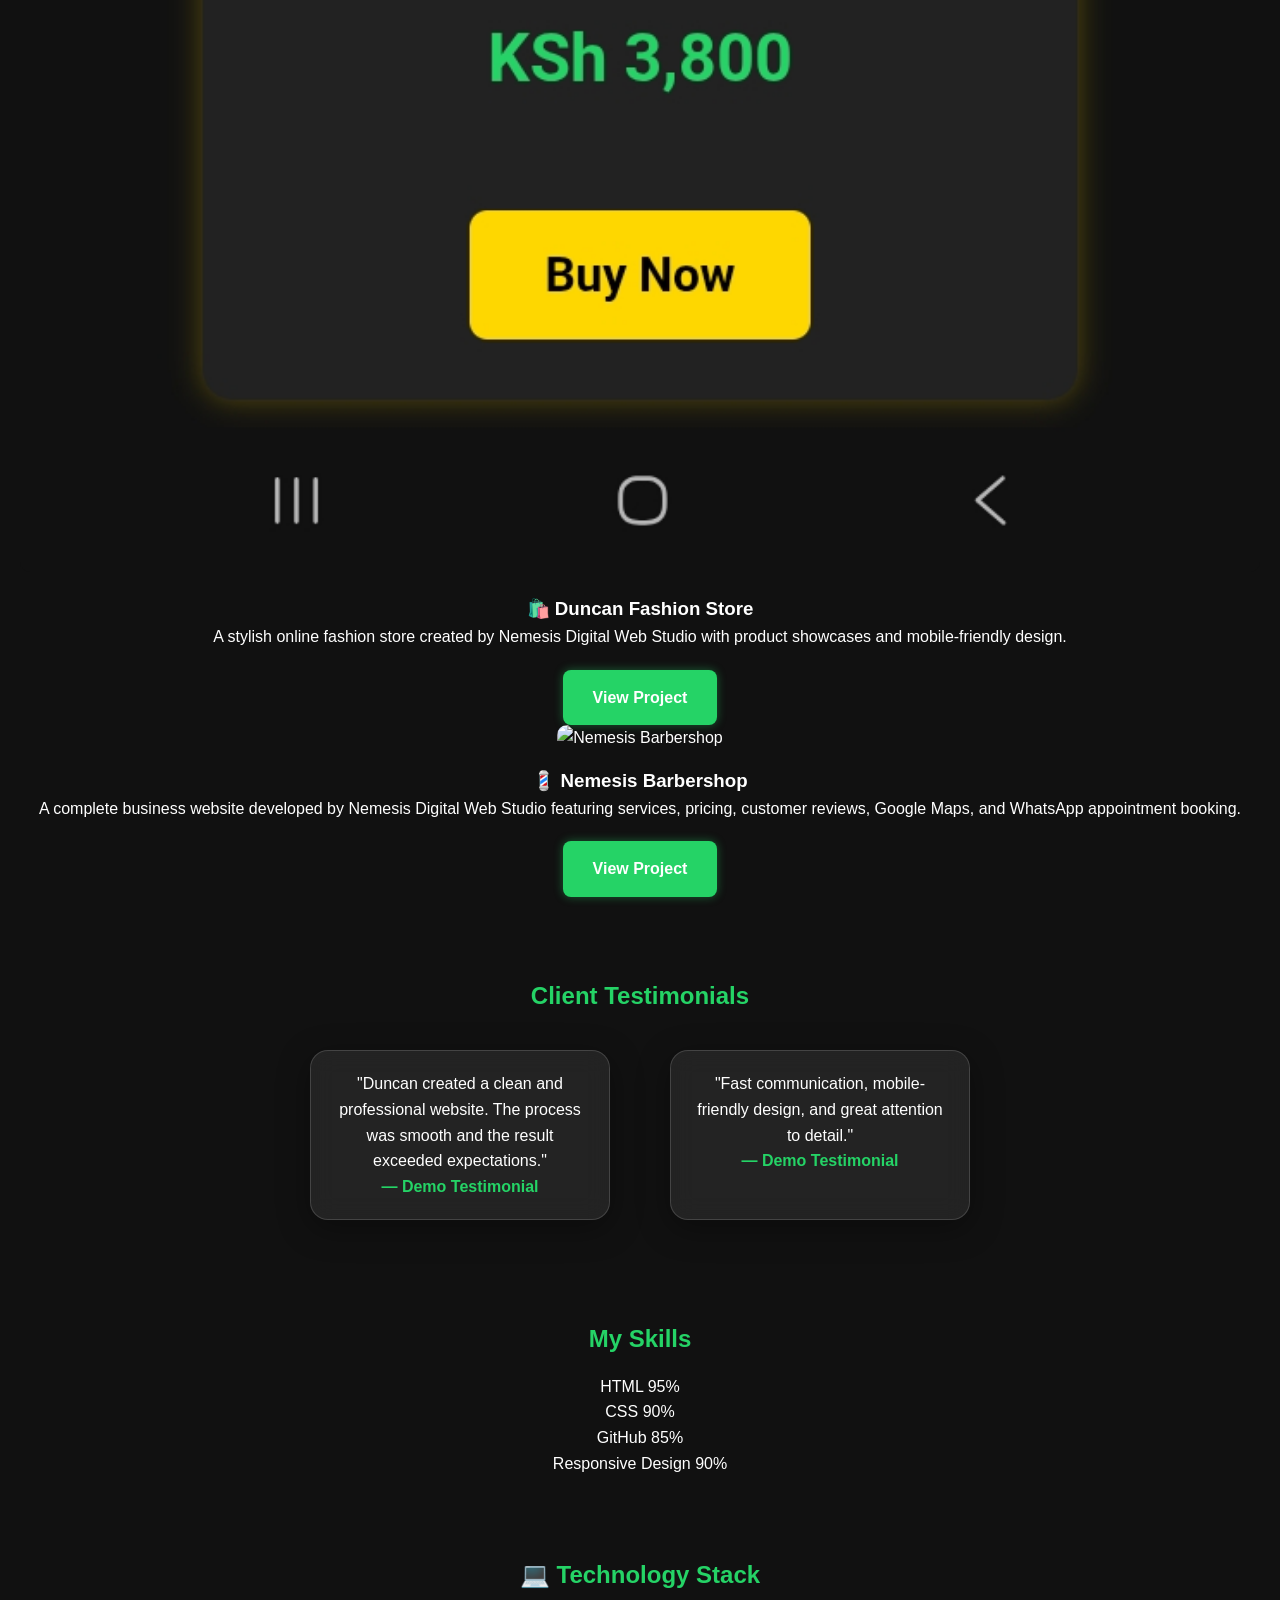
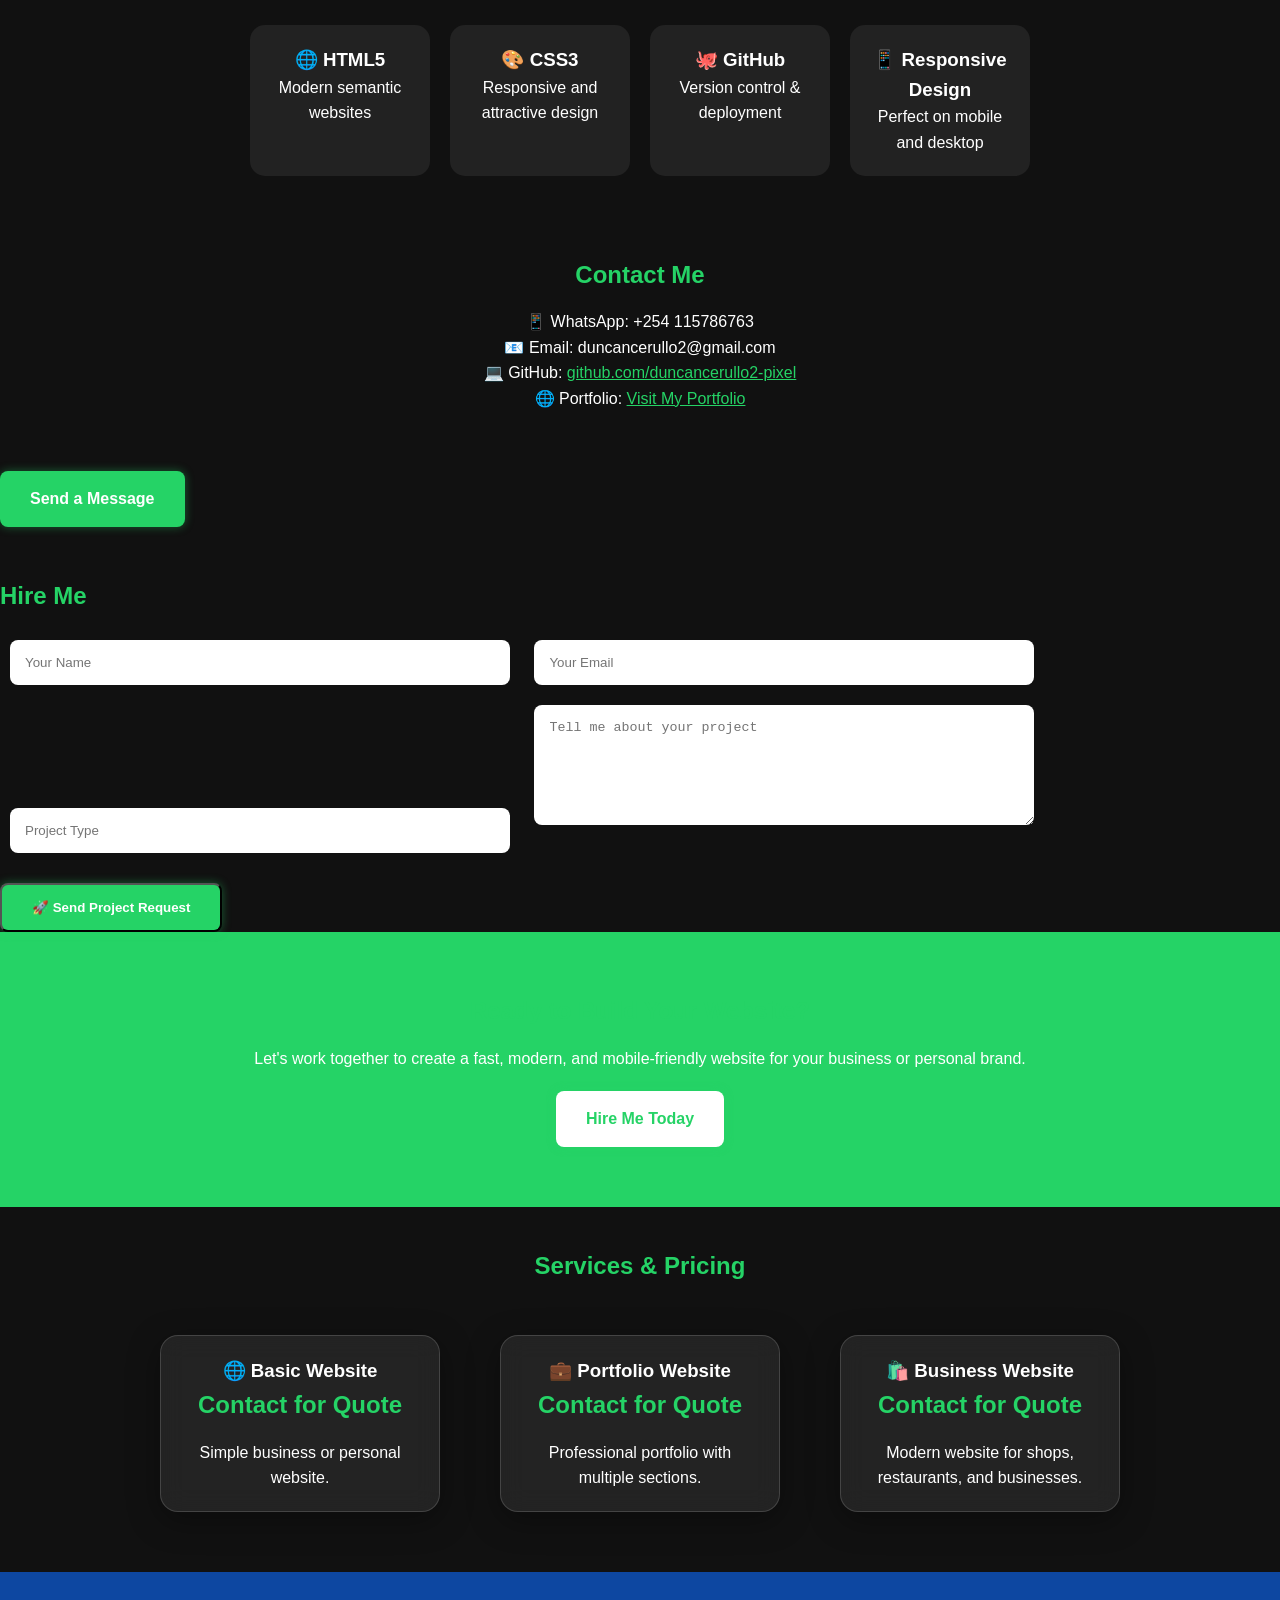
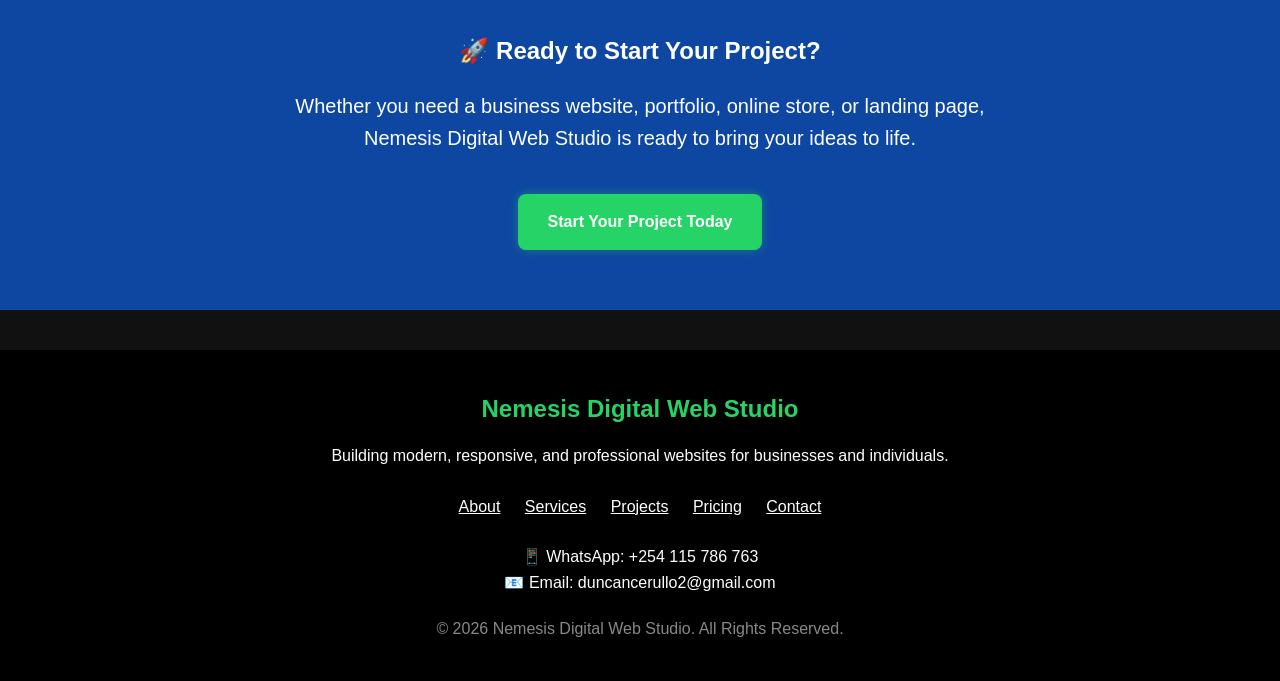
==== commit dcf5d074: "Update founder image source in index.html" ====
--- a/index.html
+++ b/index.html
@@ -1,7 +1,7 @@
 <!DOCTYPE html>
 <html lang="en">
 <head>
-
+<link rel="stylesheet" href="style.css">
 
 
 
@@ -13,17 +13,18 @@
 <meta name="description" content="Nemesis Digital Web Studio builds professional, responsive, and modern websites for businesses, entrepreneurs, and personal brands.">
 
 <meta name="keywords" content="Web Designer Kenya, Website Developer, Business Website, Portfolio Website, Nemesis Digital Web Studio, Duncan Cerullo">
-
+<link rel="canonical" href="https://duncancerullo2-pixel.github.io/duncan-portfolio/">
+<meta property="og:url" content="https://duncancerullo2-pixel.github.io/duncan-portfolio/">
 <meta name="author" content="Duncan Cerullo">
 
 <meta property="og:title" content="Nemesis Digital Web Studio">
 
 <meta property="og:description" content="Professional Web Design & Digital Solutions">
 
-<meta property="og:image" content="favicon.png">
+<meta property="og:image" content="favicon.webp">
 
 <meta property="og:type" content="website">
-<link rel="icon" type="image/png" href="favicon.png">
+<link rel="icon" type="image/webp" href="favicon.webp">
 <link rel="manifest" href="manifest.json">
 <meta name="theme-color" content="#25D366">
 
@@ -166,7 +167,7 @@
 </section>
   </div>
 </div>
-<link rel="stylesheet" href="style.css">
+
 </header>
 
 
@@ -238,7 +239,7 @@
 
 <h2>👨‍💼 Meet the Founder</h2>
 
-<img src="ChatGPT Image May 5, 2026, 12_34_05 AM.png"
+<img src="founder.webp"
 alt="Duncan Cerullo"
 style="width:180px;height:180px;border-radius:50%;border:4px solid #25D366;box-shadow:0 0 20px rgba(37,211,102,.5);margin:20px auto;display:block;">
 
--- a/style.css
+++ b/style.css
@@ -11,19 +11,7 @@
 color:white;
 line-height:1.6;
 }
-*{
-margin:0;
-padding:0;
-box-sizing:border-box;
-scroll-behavior:smooth;
-}
-
-body{
-font-family:Arial,sans-serif;
-background:#111;
-color:white;
-line-height:1.6;
-}
+
 
 nav{
 background:#000;
